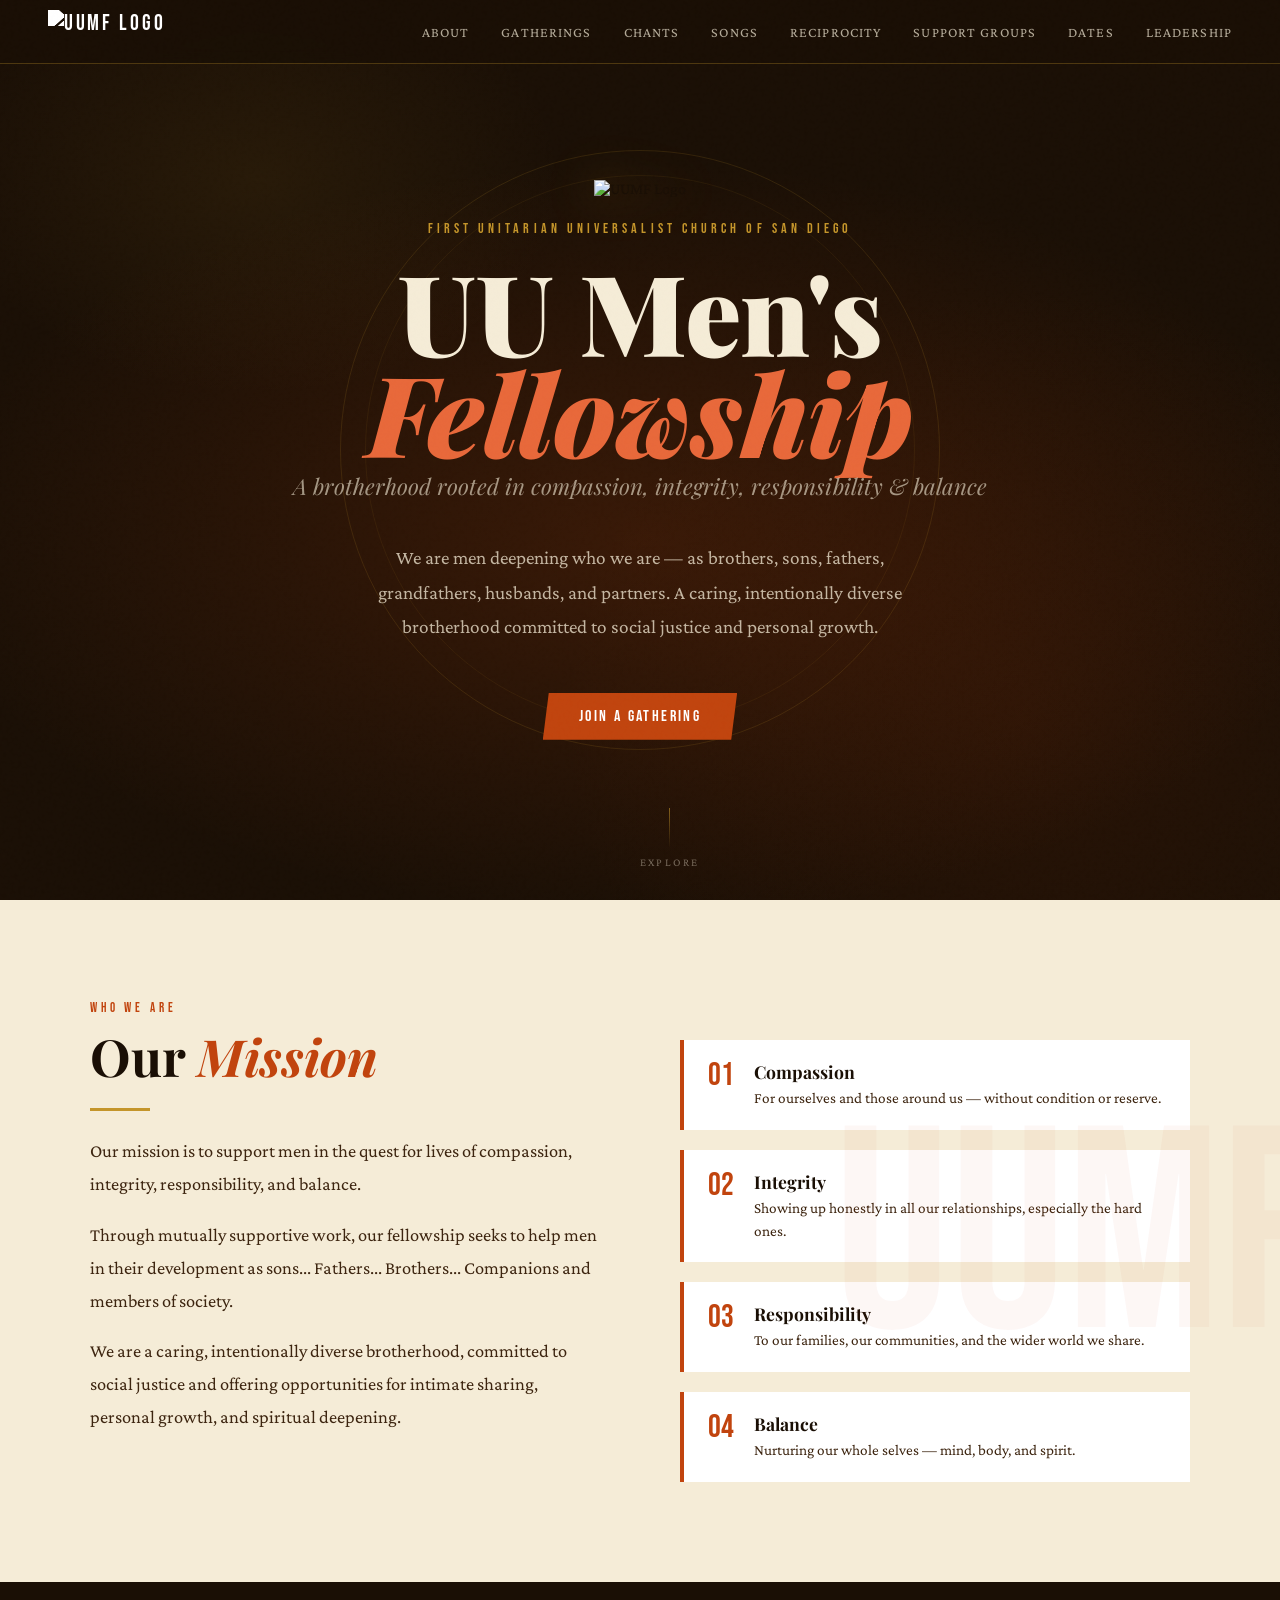
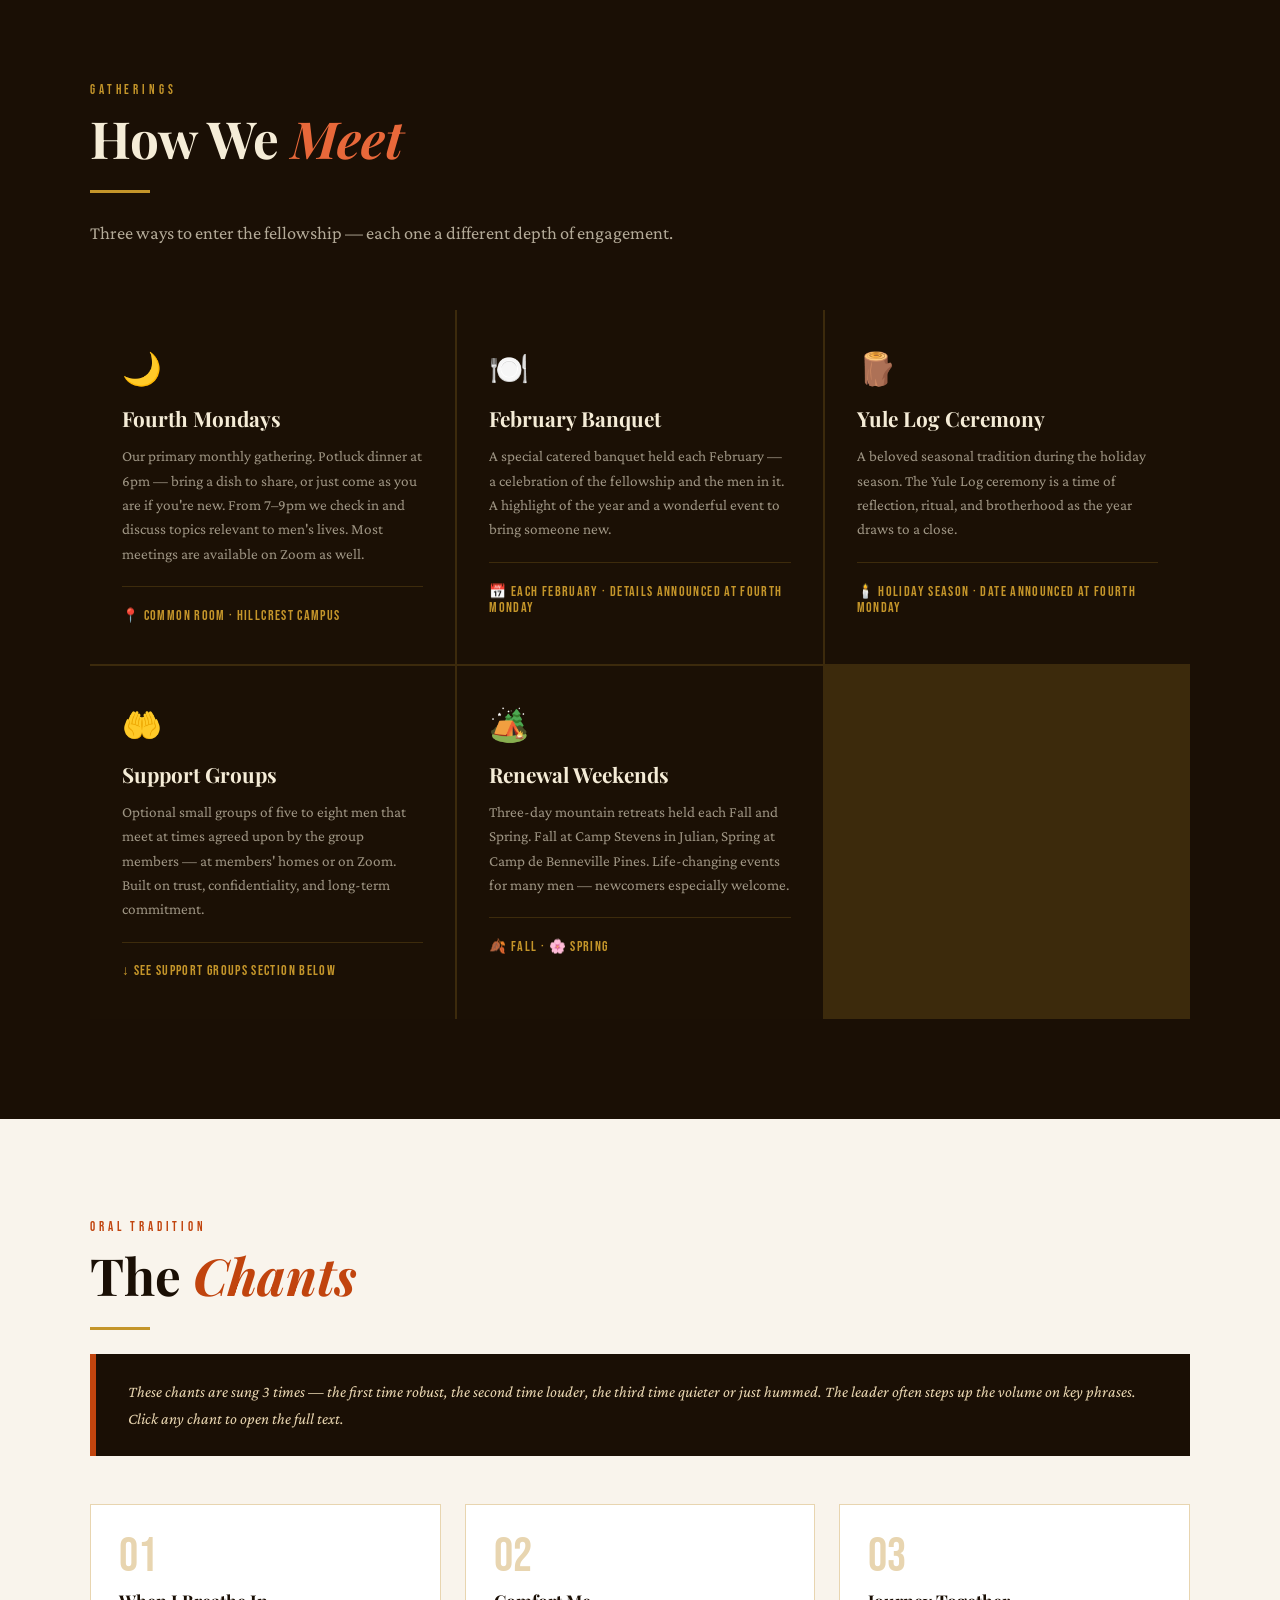
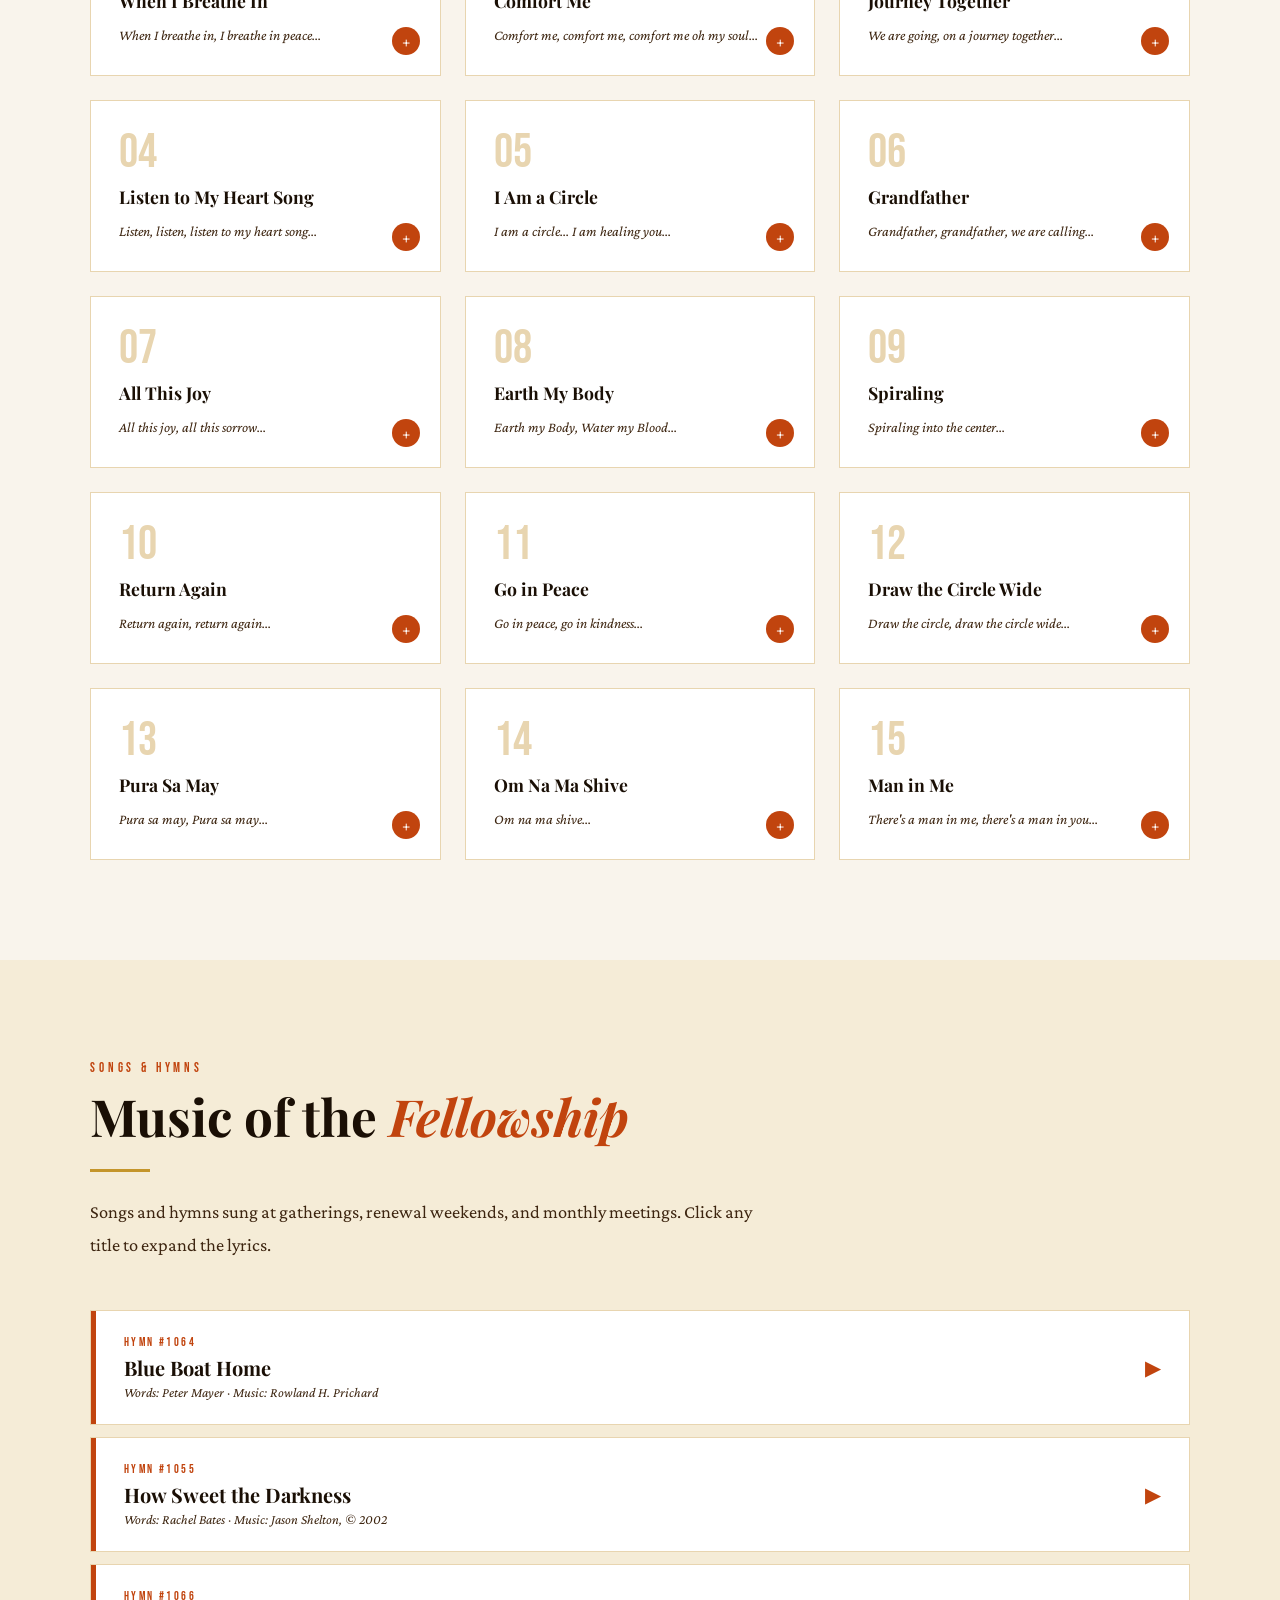
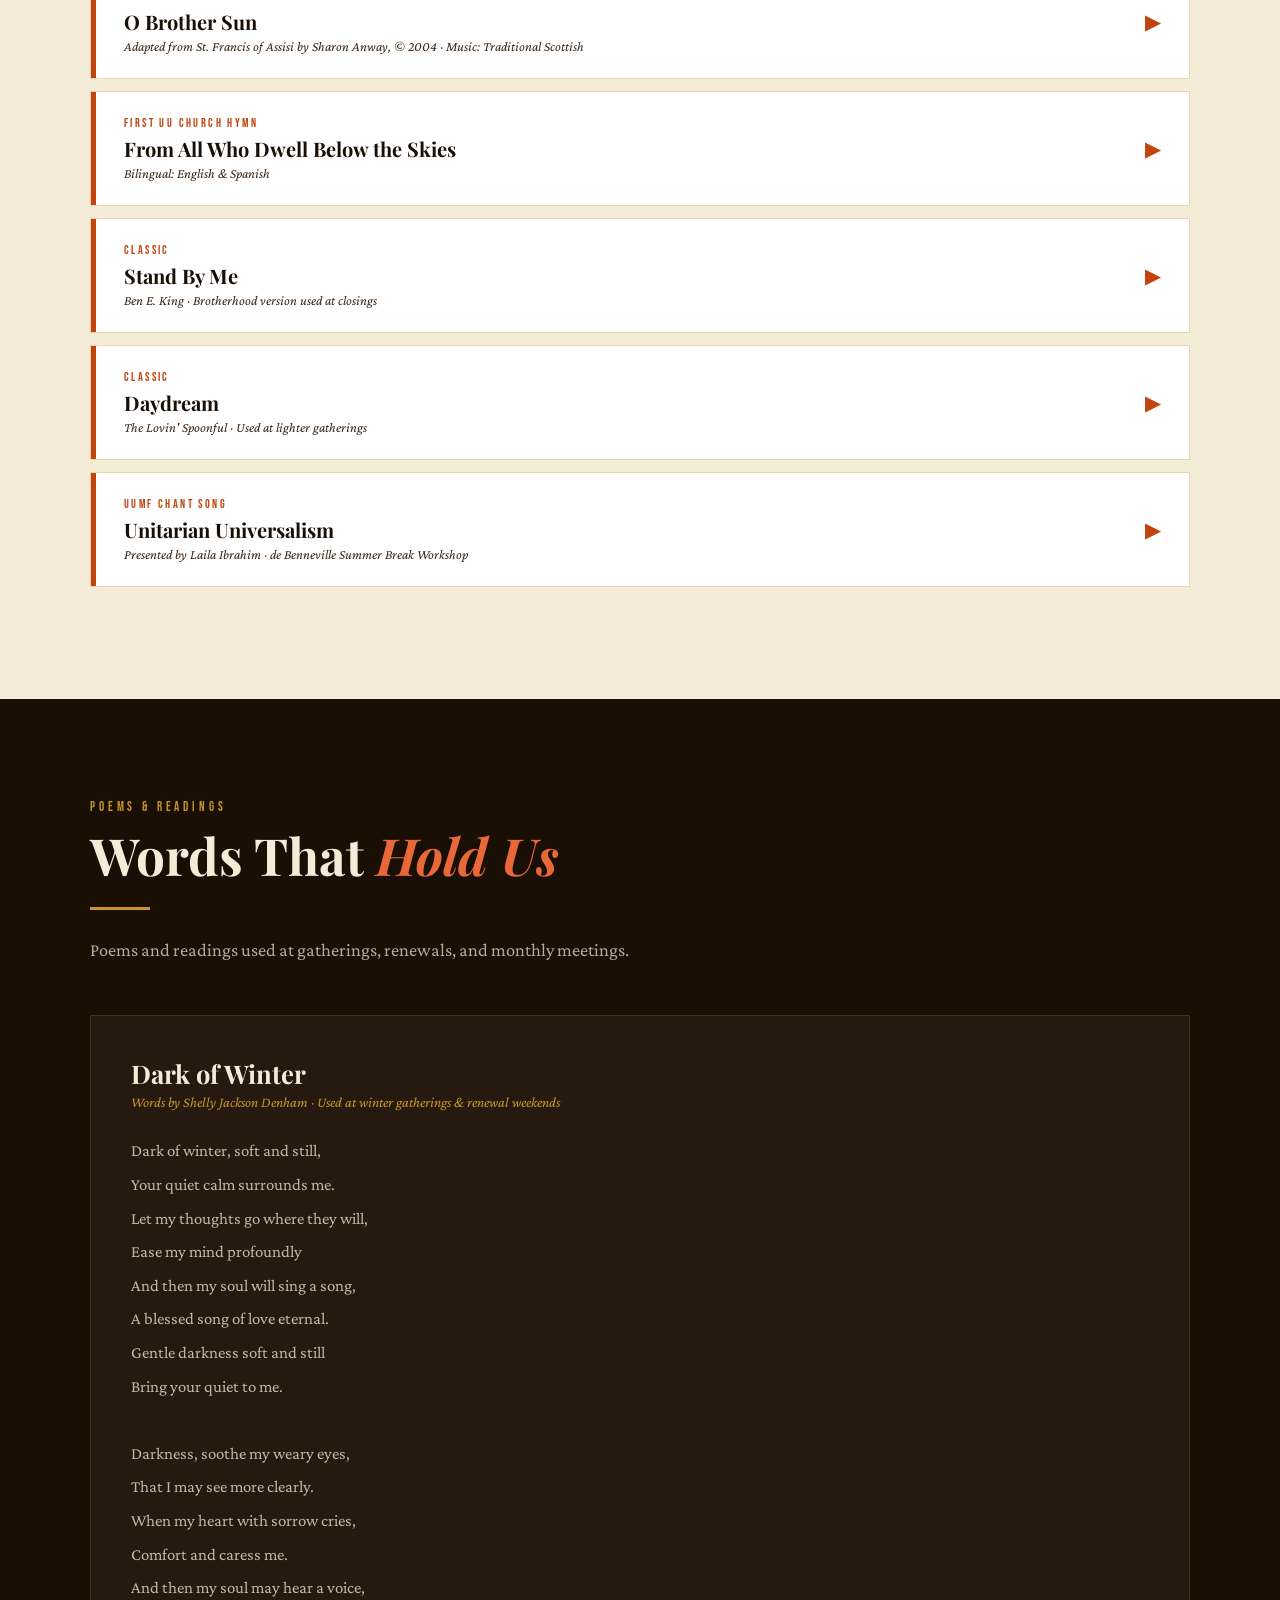
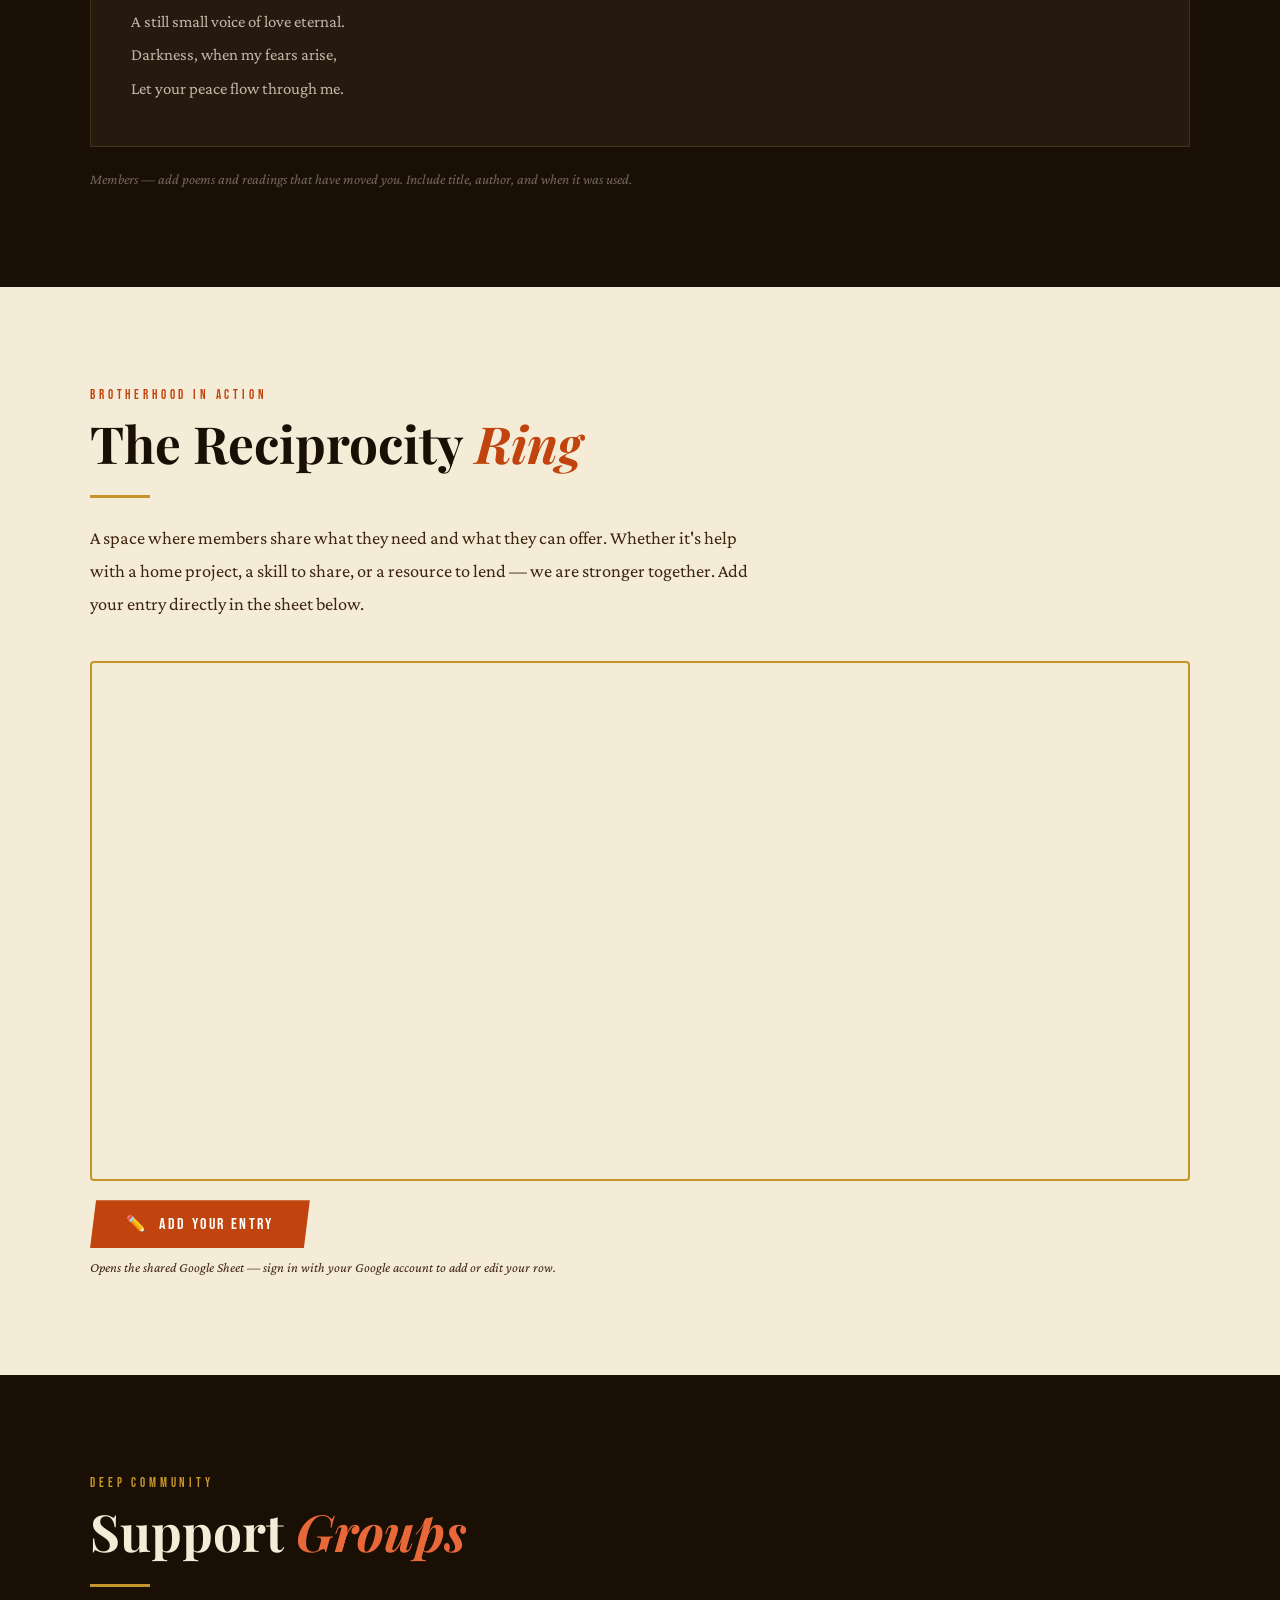
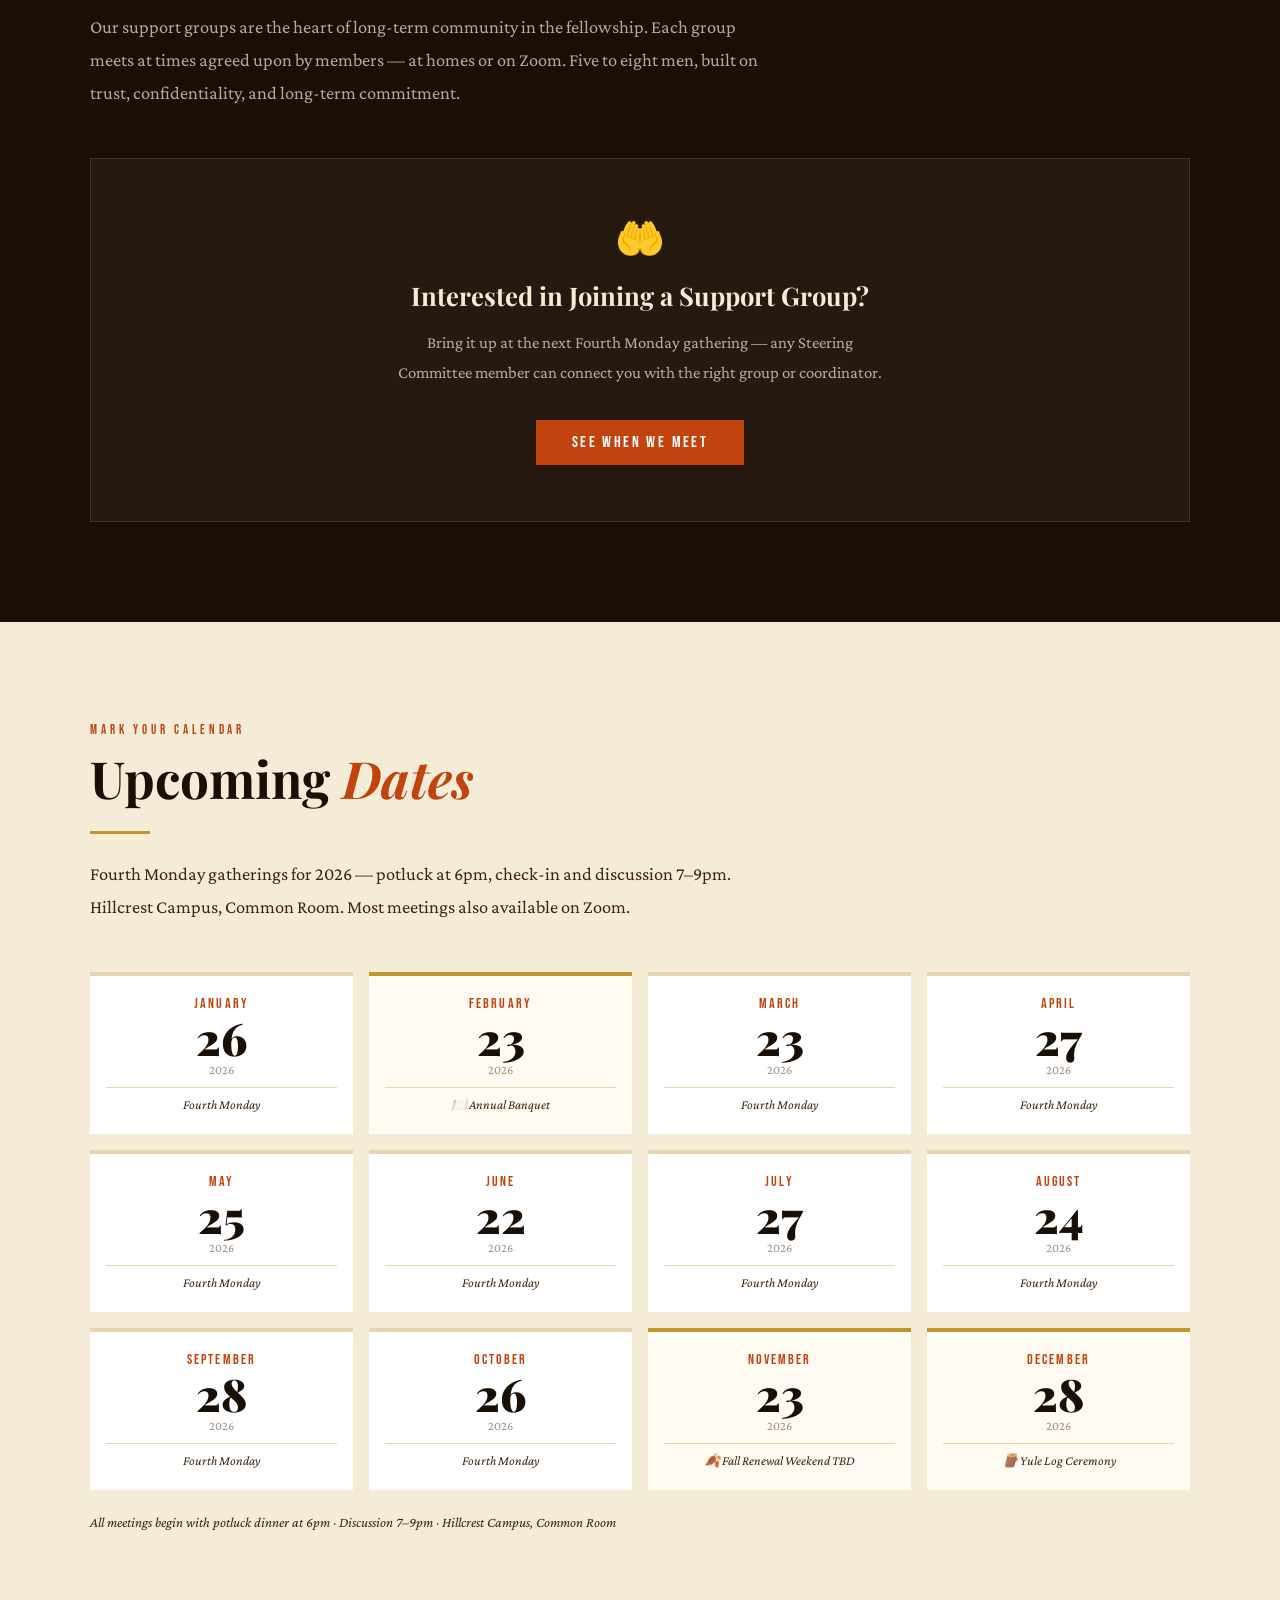
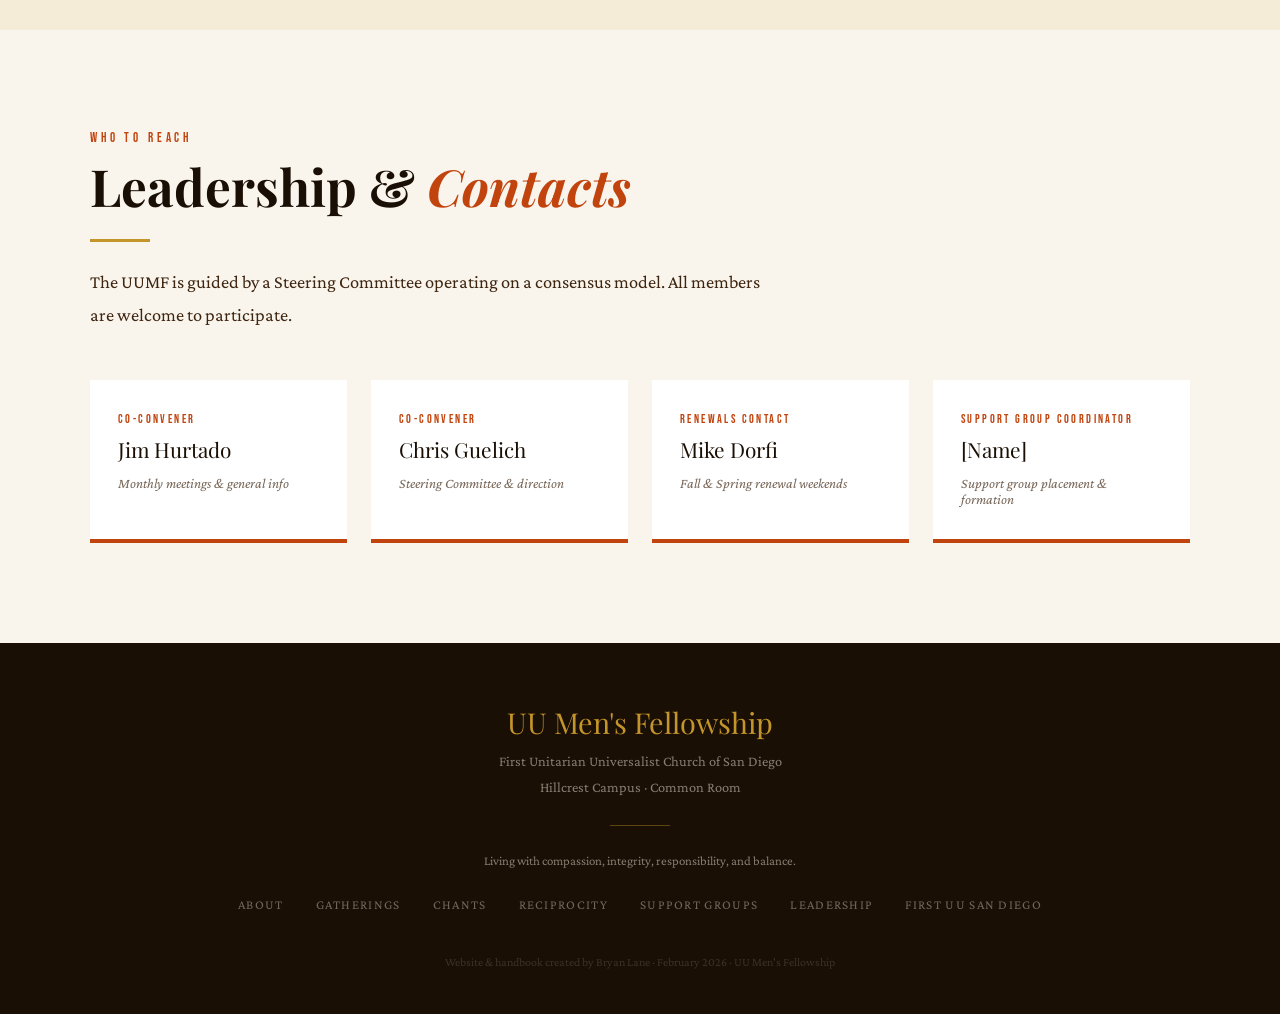
==== index.html @ 91930d65 "Add files via upload" ====
<!DOCTYPE html>
<html lang="en">
<head>
<meta charset="UTF-8">
<meta name="viewport" content="width=device-width, initial-scale=1.0">
<title>UU Men's Fellowship</title>
<link href="https://fonts.googleapis.com/css2?family=Playfair+Display:ital,wght@0,400;0,700;0,900;1,400;1,700&family=Crimson+Pro:ital,wght@0,300;0,400;0,600;1,300;1,400&family=Bebas+Neue&display=swap" rel="stylesheet">
<style>
  :root {
    --burnt:    #C1440E;
    --burnt-dk: #8a2d07;
    --burnt-lt: #e8683a;
    --gold:     #C4952A;
    --gold-lt:  #e8b84b;
    --parch:    #F5ECD7;
    --parch-dk: #e8d5b0;
    --ink:      #1a0f05;
    --ink-lt:   #3d2510;
    --smoke:    #f9f4ec;
    --white:    #ffffff;
  }

  *, *::before, *::after { box-sizing: border-box; margin: 0; padding: 0; }

  html { scroll-behavior: smooth; }

  body {
    font-family: 'Crimson Pro', Georgia, serif;
    background: var(--smoke);
    color: var(--ink);
    overflow-x: hidden;
  }

  /* ── GRAIN OVERLAY ── */
  body::before {
    content: '';
    position: fixed;
    inset: 0;
    background-image: url("data:image/svg+xml,%3Csvg viewBox='0 0 256 256' xmlns='http://www.w3.org/2000/svg'%3E%3Cfilter id='noise'%3E%3CfeTurbulence type='fractalNoise' baseFrequency='0.9' numOctaves='4' stitchTiles='stitch'/%3E%3C/filter%3E%3Crect width='100%25' height='100%25' filter='url(%23noise)' opacity='0.04'/%3E%3C/svg%3E");
    pointer-events: none;
    z-index: 1000;
    opacity: 0.4;
  }

  /* ── NAV ── */
  nav {
    position: fixed;
    top: 0; left: 0; right: 0;
    z-index: 900;
    display: flex;
    align-items: center;
    justify-content: space-between;
    padding: 0 48px;
    height: 64px;
    background: rgba(26,15,5,0.95);
    backdrop-filter: blur(8px);
    border-bottom: 1px solid rgba(196,149,42,0.3);
  }

  .nav-brand {
    font-family: 'Bebas Neue', sans-serif;
    font-size: 1.4rem;
    letter-spacing: 0.12em;
    color: var(--gold);
    text-decoration: none;
  }

  .nav-links {
    display: flex;
    gap: 32px;
    list-style: none;
  }

  .nav-links a {
    font-family: 'Crimson Pro', serif;
    font-size: 0.88rem;
    letter-spacing: 0.08em;
    text-transform: uppercase;
    color: var(--parch);
    text-decoration: none;
    opacity: 0.7;
    transition: opacity 0.2s, color 0.2s;
  }

  .nav-links a:hover { opacity: 1; color: var(--gold); }

  .nav-toggle {
    display: none;
    flex-direction: column;
    gap: 5px;
    cursor: pointer;
    background: none;
    border: none;
    padding: 4px;
  }

  .nav-toggle span {
    display: block;
    width: 24px;
    height: 2px;
    background: var(--parch);
    transition: all 0.3s;
  }

  /* ── HERO ── */
  .hero {
    min-height: 100vh;
    display: flex;
    flex-direction: column;
    align-items: center;
    justify-content: center;
    position: relative;
    background: var(--ink);
    overflow: hidden;
    padding: 80px 24px 60px;
  }

  .hero-bg {
    position: absolute;
    inset: 0;
    background:
      radial-gradient(ellipse 80% 60% at 50% 60%, rgba(193,68,14,0.18) 0%, transparent 70%),
      radial-gradient(ellipse 40% 40% at 20% 20%, rgba(196,149,42,0.08) 0%, transparent 60%),
      radial-gradient(ellipse 60% 80% at 80% 80%, rgba(138,45,7,0.12) 0%, transparent 60%);
  }

  .hero-ring {
    position: absolute;
    width: min(600px, 90vw);
    height: min(600px, 90vw);
    border-radius: 50%;
    border: 1px solid rgba(196,149,42,0.15);
    top: 50%; left: 50%;
    transform: translate(-50%, -50%);
  }

  .hero-ring::before {
    content: '';
    position: absolute;
    inset: 24px;
    border-radius: 50%;
    border: 1px solid rgba(196,149,42,0.08);
  }

  .hero-content {
    position: relative;
    z-index: 2;
    text-align: center;
    max-width: 720px;
  }

  .hero-eyebrow {
    font-family: 'Bebas Neue', sans-serif;
    font-size: 0.85rem;
    letter-spacing: 0.3em;
    color: var(--gold);
    margin-bottom: 24px;
    opacity: 0;
    animation: fadeUp 0.8s 0.2s forwards;
  }

  .hero-title {
    font-family: 'Playfair Display', serif;
    font-size: clamp(3.5rem, 10vw, 7rem);
    font-weight: 900;
    line-height: 0.9;
    color: var(--parch);
    margin-bottom: 8px;
    opacity: 0;
    animation: fadeUp 0.8s 0.4s forwards;
  }

  .hero-title em {
    font-style: italic;
    color: var(--burnt-lt);
  }

  .hero-subtitle {
    font-family: 'Playfair Display', serif;
    font-size: clamp(1rem, 3vw, 1.4rem);
    font-weight: 400;
    font-style: italic;
    color: rgba(245,236,215,0.6);
    margin-bottom: 40px;
    opacity: 0;
    animation: fadeUp 0.8s 0.6s forwards;
  }

  .hero-mission {
    font-size: clamp(1rem, 2.5vw, 1.2rem);
    line-height: 1.8;
    color: rgba(245,236,215,0.75);
    max-width: 560px;
    margin: 0 auto 48px;
    opacity: 0;
    animation: fadeUp 0.8s 0.8s forwards;
  }

  .hero-cta {
    display: flex;
    gap: 16px;
    justify-content: center;
    flex-wrap: wrap;
    opacity: 0;
    animation: fadeUp 0.8s 1s forwards;
  }

  .btn-primary {
    background: var(--burnt);
    color: var(--white);
    border: none;
    padding: 14px 36px;
    font-family: 'Bebas Neue', sans-serif;
    font-size: 1rem;
    letter-spacing: 0.15em;
    cursor: pointer;
    text-decoration: none;
    display: inline-block;
    transition: background 0.2s, transform 0.15s;
    clip-path: polygon(6px 0%, 100% 0%, calc(100% - 6px) 100%, 0% 100%);
  }

  .btn-primary:hover { background: var(--burnt-dk); transform: translateY(-2px); }

  .btn-secondary {
    background: transparent;
    color: var(--gold);
    border: 1px solid var(--gold);
    padding: 14px 36px;
    font-family: 'Bebas Neue', sans-serif;
    font-size: 1rem;
    letter-spacing: 0.15em;
    cursor: pointer;
    text-decoration: none;
    display: inline-block;
    transition: all 0.2s;
  }

  .btn-secondary:hover { background: var(--gold); color: var(--ink); }

  .hero-scroll {
    position: absolute;
    bottom: 32px;
    left: 50%;
    transform: translateX(-50%);
    display: flex;
    flex-direction: column;
    align-items: center;
    gap: 8px;
    opacity: 0;
    animation: fadeUp 0.8s 1.4s forwards;
  }

  .hero-scroll span {
    font-size: 0.7rem;
    letter-spacing: 0.2em;
    text-transform: uppercase;
    color: rgba(245,236,215,0.4);
  }

  .scroll-line {
    width: 1px;
    height: 40px;
    background: linear-gradient(to bottom, rgba(196,149,42,0.6), transparent);
    animation: scrollPulse 2s infinite;
  }

  /* ── SECTIONS ── */
  section {
    padding: 100px 24px;
  }

  .container {
    max-width: 1100px;
    margin: 0 auto;
  }

  .section-label {
    font-family: 'Bebas Neue', sans-serif;
    font-size: 0.8rem;
    letter-spacing: 0.3em;
    color: var(--burnt);
    margin-bottom: 12px;
    display: block;
  }

  .section-title {
    font-family: 'Playfair Display', serif;
    font-size: clamp(2rem, 5vw, 3.2rem);
    font-weight: 700;
    line-height: 1.1;
    color: var(--ink);
    margin-bottom: 20px;
  }

  .section-title em { color: var(--burnt); font-style: italic; }

  .section-body {
    font-size: 1.15rem;
    line-height: 1.8;
    color: var(--ink-lt);
    max-width: 680px;
  }

  .gold-rule {
    width: 60px;
    height: 3px;
    background: var(--gold);
    margin: 24px 0;
  }

  /* ── ABOUT ── */
  #about {
    background: var(--parch);
    position: relative;
    overflow: hidden;
  }

  #about::before {
    content: 'UUMF';
    position: absolute;
    right: -40px;
    top: 50%;
    transform: translateY(-50%);
    font-family: 'Bebas Neue', sans-serif;
    font-size: 18rem;
    color: rgba(193,68,14,0.04);
    pointer-events: none;
    line-height: 1;
  }

  .about-grid {
    display: grid;
    grid-template-columns: 1fr 1fr;
    gap: 80px;
    align-items: start;
  }

  .values-list {
    display: flex;
    flex-direction: column;
    gap: 20px;
    margin-top: 40px;
  }

  .value-item {
    display: flex;
    gap: 20px;
    align-items: flex-start;
    padding: 20px 24px;
    background: white;
    border-left: 4px solid var(--burnt);
    transition: transform 0.2s, box-shadow 0.2s;
  }

  .value-item:hover { transform: translateX(6px); box-shadow: -4px 4px 20px rgba(193,68,14,0.1); }

  .value-num {
    font-family: 'Bebas Neue', sans-serif;
    font-size: 2rem;
    color: var(--burnt);
    line-height: 1;
    flex-shrink: 0;
  }

  .value-text strong {
    display: block;
    font-family: 'Playfair Display', serif;
    font-size: 1.1rem;
    color: var(--ink);
    margin-bottom: 4px;
  }

  .value-text p { font-size: 0.95rem; color: var(--ink-lt); line-height: 1.5; }

  /* ── MEETINGS ── */
  #meetings { background: var(--ink); }

  #meetings .section-title { color: var(--parch); }
  #meetings .section-body { color: rgba(245,236,215,0.7); }
  #meetings .section-label { color: var(--gold); }

  .meetings-grid {
    display: grid;
    grid-template-columns: repeat(3, 1fr);
    gap: 2px;
    margin-top: 60px;
    background: rgba(196,149,42,0.2);
  }

  @media (max-width: 900px) {
    .meetings-grid { grid-template-columns: repeat(2, 1fr); }
  }

  .meeting-card {
    background: rgba(26,15,5,0.95);
    padding: 40px 32px;
    transition: background 0.3s;
    position: relative;
    overflow: hidden;
  }

  .meeting-card::before {
    content: '';
    position: absolute;
    top: 0; left: 0; right: 0;
    height: 3px;
    background: var(--burnt);
    transform: scaleX(0);
    transition: transform 0.3s;
    transform-origin: left;
  }

  .meeting-card:hover { background: rgba(193,68,14,0.08); }
  .meeting-card:hover::before { transform: scaleX(1); }

  .meeting-icon {
    font-size: 2rem;
    margin-bottom: 16px;
    display: block;
  }

  .meeting-card h3 {
    font-family: 'Playfair Display', serif;
    font-size: 1.3rem;
    color: var(--parch);
    margin-bottom: 12px;
  }

  .meeting-card p { font-size: 0.95rem; color: rgba(245,236,215,0.6); line-height: 1.6; }

  .meeting-detail {
    display: flex;
    gap: 8px;
    align-items: center;
    margin-top: 20px;
    padding-top: 20px;
    border-top: 1px solid rgba(196,149,42,0.2);
    font-size: 0.85rem;
    color: var(--gold);
    font-family: 'Bebas Neue', sans-serif;
    letter-spacing: 0.1em;
  }

  /* ── CHANTS ── */
  #chants { background: var(--smoke); }

  .chants-intro {
    background: var(--ink);
    color: var(--parch-dk);
    padding: 24px 32px;
    border-left: 6px solid var(--burnt);
    font-size: 1rem;
    line-height: 1.7;
    margin-bottom: 48px;
    font-style: italic;
  }

  .chants-grid {
    display: grid;
    grid-template-columns: repeat(auto-fill, minmax(300px, 1fr));
    gap: 24px;
  }

  .chant-card {
    background: white;
    border: 1px solid var(--parch-dk);
    padding: 28px;
    cursor: pointer;
    transition: all 0.25s;
    position: relative;
  }

  .chant-card:hover {
    border-color: var(--burnt);
    transform: translateY(-3px);
    box-shadow: 0 8px 30px rgba(193,68,14,0.12);
  }

  .chant-num {
    font-family: 'Bebas Neue', sans-serif;
    font-size: 3rem;
    color: var(--parch-dk);
    line-height: 1;
    margin-bottom: 8px;
  }

  .chant-title {
    font-family: 'Playfair Display', serif;
    font-size: 1.1rem;
    font-weight: 700;
    color: var(--ink);
    margin-bottom: 12px;
  }

  .chant-preview {
    font-size: 0.9rem;
    color: var(--ink-lt);
    line-height: 1.6;
    font-style: italic;
  }

  .chant-expand {
    position: absolute;
    bottom: 20px;
    right: 20px;
    width: 28px;
    height: 28px;
    border-radius: 50%;
    background: var(--burnt);
    color: white;
    display: flex;
    align-items: center;
    justify-content: center;
    font-size: 1rem;
    transition: transform 0.2s;
  }

  /* Chant modal */
  .chant-modal {
    display: none;
    position: fixed;
    inset: 0;
    z-index: 950;
    background: rgba(26,15,5,0.85);
    backdrop-filter: blur(6px);
    align-items: center;
    justify-content: center;
    padding: 24px;
  }

  .chant-modal.open { display: flex; }

  .chant-modal-inner {
    background: var(--parch);
    max-width: 560px;
    width: 100%;
    max-height: 80vh;
    overflow-y: auto;
    padding: 48px 40px;
    position: relative;
    border-top: 6px solid var(--burnt);
  }

  .modal-close {
    position: absolute;
    top: 16px; right: 16px;
    background: none;
    border: none;
    font-size: 1.4rem;
    cursor: pointer;
    color: var(--ink-lt);
    line-height: 1;
  }

  .modal-num {
    font-family: 'Bebas Neue', sans-serif;
    font-size: 1rem;
    letter-spacing: 0.2em;
    color: var(--burnt);
    margin-bottom: 8px;
  }

  .modal-title {
    font-family: 'Playfair Display', serif;
    font-size: 1.8rem;
    font-weight: 700;
    color: var(--ink);
    margin-bottom: 24px;
    padding-bottom: 16px;
    border-bottom: 2px solid var(--gold);
  }

  .modal-lyrics {
    font-size: 1.05rem;
    line-height: 2;
    color: var(--ink-lt);
    text-align: center;
    white-space: pre-line;
  }

  .modal-note {
    margin-top: 24px;
    padding: 16px;
    background: rgba(193,68,14,0.06);
    border-left: 3px solid var(--burnt);
    font-size: 0.88rem;
    color: var(--ink-lt);
    font-style: italic;
    line-height: 1.6;
  }

  /* ── RECIPROCITY ── */
  #reciprocity { background: var(--parch); }

  .reciprocity-table-wrapper {
    overflow-x: auto;
    margin-top: 40px;
    border: 1px solid var(--parch-dk);
  }

  table.recip {
    width: 100%;
    border-collapse: collapse;
    min-width: 800px;
    font-size: 0.9rem;
    background: white;
  }

  table.recip thead tr {
    background: var(--burnt);
    color: white;
  }

  table.recip thead th {
    padding: 16px 14px;
    text-align: left;
    font-family: 'Bebas Neue', sans-serif;
    font-size: 0.85rem;
    letter-spacing: 0.1em;
    font-weight: 400;
  }

  table.recip tbody tr {
    border-bottom: 1px solid var(--parch-dk);
    transition: background 0.15s;
  }

  table.recip tbody tr:nth-child(even) { background: var(--smoke); }
  table.recip tbody tr:hover { background: rgba(193,68,14,0.05); }

  table.recip td {
    padding: 14px;
    color: var(--ink-lt);
    vertical-align: top;
    min-width: 140px;
  }

  table.recip td input,
  table.recip td textarea {
    width: 100%;
    border: none;
    border-bottom: 1px dashed var(--parch-dk);
    background: transparent;
    font-family: 'Crimson Pro', serif;
    font-size: 0.9rem;
    color: var(--ink);
    padding: 4px 2px;
    outline: none;
    resize: none;
    transition: border-color 0.2s;
  }

  table.recip td input:focus,
  table.recip td textarea:focus { border-bottom-color: var(--burnt); }

  .add-row-btn {
    margin-top: 16px;
    background: none;
    border: 1px dashed var(--burnt);
    color: var(--burnt);
    padding: 10px 24px;
    font-family: 'Crimson Pro', serif;
    font-size: 0.95rem;
    cursor: pointer;
    transition: all 0.2s;
    display: flex;
    align-items: center;
    gap: 8px;
  }

  .add-row-btn:hover { background: var(--burnt); color: white; }

  /* ── SUPPORT GROUPS ── */
  #support { background: var(--ink); }
  #support .section-title { color: var(--parch); }
  #support .section-body { color: rgba(245,236,215,0.7); }
  #support .section-label { color: var(--gold); }

  .support-form-card {
    background: rgba(245,236,215,0.05);
    border: 1px solid rgba(196,149,42,0.2);
    padding: 40px;
    margin-top: 48px;
  }

  .form-grid {
    display: grid;
    grid-template-columns: 1fr 1fr;
    gap: 24px;
    margin-top: 32px;
  }

  .form-group {
    display: flex;
    flex-direction: column;
    gap: 8px;
  }

  .form-group.full { grid-column: 1 / -1; }

  .form-group label {
    font-family: 'Bebas Neue', sans-serif;
    font-size: 0.8rem;
    letter-spacing: 0.15em;
    color: var(--gold);
  }

  .form-group input,
  .form-group textarea,
  .form-group select {
    background: rgba(245,236,215,0.05);
    border: none;
    border-bottom: 1px solid rgba(196,149,42,0.3);
    padding: 10px 4px;
    font-family: 'Crimson Pro', serif;
    font-size: 1rem;
    color: var(--parch);
    outline: none;
    transition: border-color 0.2s;
    width: 100%;
  }

  .form-group input::placeholder,
  .form-group textarea::placeholder { color: rgba(245,236,215,0.3); }

  .form-group input:focus,
  .form-group textarea:focus,
  .form-group select:focus { border-bottom-color: var(--burnt); }

  .form-group textarea { min-height: 80px; resize: vertical; }

  .form-group select option { background: var(--ink); }

  .checkbox-group {
    display: flex;
    flex-wrap: wrap;
    gap: 10px;
    margin-top: 4px;
  }

  .check-chip {
    display: flex;
    align-items: center;
    gap: 6px;
    padding: 6px 14px;
    border: 1px solid rgba(196,149,42,0.3);
    cursor: pointer;
    font-size: 0.88rem;
    color: rgba(245,236,215,0.7);
    transition: all 0.15s;
  }

  .check-chip:has(input:checked) {
    background: var(--burnt);
    border-color: var(--burnt);
    color: white;
  }

  .check-chip input { display: none; }

  /* ── LEADERSHIP ── */
  #leadership { background: var(--smoke); }

  .leadership-grid {
    display: grid;
    grid-template-columns: repeat(auto-fill, minmax(240px, 1fr));
    gap: 24px;
    margin-top: 48px;
  }

  .leader-card {
    background: white;
    padding: 32px 28px;
    border-bottom: 4px solid var(--burnt);
    transition: transform 0.2s, box-shadow 0.2s;
  }

  .leader-card:hover { transform: translateY(-4px); box-shadow: 0 12px 40px rgba(193,68,14,0.12); }

  .leader-role {
    font-family: 'Bebas Neue', sans-serif;
    font-size: 0.75rem;
    letter-spacing: 0.2em;
    color: var(--burnt);
    margin-bottom: 8px;
  }

  .leader-name {
    font-family: 'Playfair Display', serif;
    font-size: 1.3rem;
    color: var(--ink);
    margin-bottom: 12px;
  }

  .leader-contact {
    font-size: 0.88rem;
    color: var(--ink-lt);
    opacity: 0.7;
    font-style: italic;
  }

  /* ── SONG SECTION ── */
  #songs { background: var(--parch); }

  .song-card {
    background: rgba(245,236,215,0.05);
    padding: 40px;
    margin-bottom: 24px;
    border-left: 6px solid var(--gold);
    position: relative;
  }

  .song-title {
    font-family: 'Playfair Display', serif;
    font-size: 1.6rem;
    font-weight: 700;
    color: var(--ink);
    margin-bottom: 4px;
  }

  .song-author {
    font-size: 0.9rem;
    color: var(--burnt);
    font-style: italic;
    margin-bottom: 24px;
  }

  .song-lyrics {
    font-size: 1.05rem;
    line-height: 2;
    color: var(--ink-lt);
    white-space: pre-line;
  }

  /* ── EXPANDABLE SONG CARDS ── */
  .song-card-full {
    background: white;
    margin-bottom: 12px;
    border: 1px solid var(--parch-dk);
    overflow: hidden;
  }

  .song-card-header {
    display: flex;
    justify-content: space-between;
    align-items: center;
    padding: 24px 28px;
    cursor: pointer;
    transition: background 0.2s;
    border-left: 5px solid var(--burnt);
    gap: 16px;
  }

  .song-card-header:hover { background: var(--smoke); }
  .song-card-header.open { background: var(--smoke); }

  .song-hymn-num {
    font-family: 'Bebas Neue', sans-serif;
    font-size: 0.75rem;
    letter-spacing: 0.2em;
    color: var(--burnt);
    margin-bottom: 4px;
  }

  .song-title-sm {
    font-family: 'Playfair Display', serif;
    font-size: 1.25rem;
    font-weight: 700;
    color: var(--ink);
  }

  .song-author-sm {
    font-size: 0.85rem;
    color: var(--ink-lt);
    font-style: italic;
    margin-top: 4px;
  }

  .song-toggle-icon {
    font-size: 1.3rem;
    color: var(--burnt);
    transition: transform 0.3s;
    flex-shrink: 0;
  }

  .song-card-header.open .song-toggle-icon { transform: rotate(90deg); }

  .song-body {
    display: none;
    padding: 28px 28px 32px;
    border-top: 1px solid var(--parch-dk);
  }

  .song-body p {
    font-size: 1rem;
    line-height: 1.9;
    color: var(--ink-lt);
    margin-bottom: 16px;
    font-family: 'Crimson Pro', serif;
  }

  @media (max-width: 640px) {
    .song-card-header { padding: 18px 16px; }
    .song-body { padding: 20px 16px 24px; }
  }

  /* ── UPCOMING DATES ── */
  .dates-grid {
    display: grid;
    grid-template-columns: repeat(4, 1fr);
    gap: 16px;
  }

  .date-card {
    background: white;
    border-top: 4px solid var(--parch-dk);
    padding: 20px 16px;
    text-align: center;
    transition: transform 0.2s, box-shadow 0.2s, border-color 0.2s;
  }

  .date-card:hover {
    transform: translateY(-3px);
    box-shadow: 0 8px 24px rgba(193,68,14,0.1);
    border-top-color: var(--burnt);
  }

  .date-card.date-special {
    border-top-color: var(--gold);
    background: #fffaf2;
  }

  .date-card.date-special:hover { border-top-color: var(--burnt); }

  .date-month {
    font-family: 'Bebas Neue', sans-serif;
    font-size: 0.85rem;
    letter-spacing: 0.15em;
    color: var(--burnt);
    margin-bottom: 4px;
  }

  .date-day {
    font-family: 'Playfair Display', serif;
    font-size: 2.8rem;
    font-weight: 900;
    color: var(--ink);
    line-height: 1;
    margin-bottom: 2px;
  }

  .date-year {
    font-size: 0.78rem;
    color: var(--ink-lt);
    opacity: 0.5;
    margin-bottom: 10px;
  }

  .date-note {
    font-size: 0.82rem;
    color: var(--ink-lt);
    font-style: italic;
    border-top: 1px solid var(--parch-dk);
    padding-top: 8px;
    line-height: 1.4;
  }

  @media (max-width: 900px) { .dates-grid { grid-template-columns: repeat(3, 1fr); } }
  @media (max-width: 600px) { .dates-grid { grid-template-columns: repeat(2, 1fr); } }

  /* ── FOOTER ── */
  footer {
    background: var(--ink);
    color: rgba(245,236,215,0.5);
    padding: 60px 24px 40px;
    text-align: center;
  }

  footer .footer-brand {
    font-family: 'Playfair Display', serif;
    font-size: 1.8rem;
    color: var(--gold);
    margin-bottom: 8px;
  }

  footer p { font-size: 0.9rem; line-height: 1.8; }

  footer .footer-divider {
    width: 60px;
    height: 1px;
    background: var(--gold);
    margin: 24px auto;
    opacity: 0.4;
  }

  footer .footer-links {
    display: flex;
    justify-content: center;
    gap: 32px;
    flex-wrap: wrap;
    margin-top: 24px;
  }

  footer .footer-links a {
    color: rgba(245,236,215,0.4);
    text-decoration: none;
    font-size: 0.82rem;
    letter-spacing: 0.1em;
    text-transform: uppercase;
    transition: color 0.2s;
  }

  footer .footer-links a:hover { color: var(--gold); }

  /* ── ANIMATIONS ── */
  @keyframes fadeUp {
    from { opacity: 0; transform: translateY(24px); }
    to   { opacity: 1; transform: translateY(0); }
  }

  @keyframes scrollPulse {
    0%, 100% { opacity: 0.4; }
    50%       { opacity: 1; }
  }

  .reveal {
    opacity: 0;
    transform: translateY(32px);
    transition: opacity 0.7s ease, transform 0.7s ease;
  }

  .reveal.visible { opacity: 1; transform: none; }

  /* ── RESPONSIVE ── */
  @media (max-width: 768px) {
    nav { padding: 0 20px; }
    .nav-links { display: none; flex-direction: column; position: absolute; top: 64px; left: 0; right: 0; background: rgba(26,15,5,0.98); padding: 20px; gap: 16px; }
    .nav-links.open { display: flex; }
    .nav-toggle { display: flex; }
    .about-grid { grid-template-columns: 1fr; gap: 40px; }
    .meetings-grid { grid-template-columns: 1fr; }
    .form-grid { grid-template-columns: 1fr; }
    #about::before { display: none; }
    .chant-modal-inner { padding: 32px 24px; }
  }
</style>
</head>
<body>

<!-- NAV -->
<nav>
  <a href="#" class="nav-brand">
    <img src="https://www.firstuusandiego.org/uploads/1/2/7/6/127676152/published/chalice-drum-no-bkgrnd.png?1716058778" alt="UUMF Logo" style="height:44px; width:auto; display:block; filter:brightness(0) invert(1);">
  </a>
  <ul class="nav-links" id="navLinks">
    <li><a href="#about">About</a></li>
    <li><a href="#meetings">Gatherings</a></li>
    <li><a href="#chants">Chants</a></li>
    <li><a href="#songs">Songs</a></li>
    <li><a href="#reciprocity">Reciprocity</a></li>
    <li><a href="#support">Support Groups</a></li>
    <li><a href="#dates">Dates</a></li>
    <li><a href="#leadership">Leadership</a></li>
  </ul>
  <button class="nav-toggle" id="navToggle" aria-label="Menu">
    <span></span><span></span><span></span>
  </button>
</nav>

<!-- HERO -->
<section class="hero">
  <div class="hero-bg"></div>
  <div class="hero-ring"></div>
  <div class="hero-content">
    <!-- ============================================================
         EDIT: HERO TEXT
         Update the tagline, mission paragraph, or button labels below.
         ============================================================ -->
    <img src="https://www.firstuusandiego.org/uploads/1/2/7/6/127676152/published/chalice-drum-no-bkgrnd.png?1716058778" alt="UUMF Logo" style="height:140px; width:auto; margin-bottom:24px; opacity:0; animation:fadeUp 0.8s 0.1s forwards; filter:drop-shadow(0 0 24px rgba(196,149,42,0.4));">
    <div class="hero-eyebrow">First Unitarian Universalist Church of San Diego</div>
    <h1 class="hero-title">UU Men's<br><em>Fellowship</em></h1>
    <p class="hero-subtitle">A brotherhood rooted in compassion, integrity, responsibility & balance</p>
    <p class="hero-mission">We are men deepening who we are — as brothers, sons, fathers, grandfathers, husbands, and partners. A caring, intentionally diverse brotherhood committed to social justice and personal growth.</p>
    <div class="hero-cta">
      <a href="#meetings" class="btn-primary">Join a Gathering</a>
    </div>
  </div>
  <div class="hero-scroll">
    <div class="scroll-line"></div>
    <span>Explore</span>
  </div>
</section>

<!-- ABOUT -->
<section id="about">
  <div class="container">
    <div class="about-grid">
      <div class="reveal">
        <!-- ============================================================
           EDIT: MISSION STATEMENT
           Update the three paragraphs of the mission statement below.
           ============================================================ -->
      <span class="section-label">Who We Are</span>
        <h2 class="section-title">Our <em>Mission</em></h2>
        <div class="gold-rule"></div>
        <p class="section-body">Our mission is to support men in the quest for lives of compassion, integrity, responsibility, and balance.</p>
        <br>
        <p class="section-body">Through mutually supportive work, our fellowship seeks to help men in their development as sons... Fathers... Brothers... Companions and members of society.</p>
        <br>
        <p class="section-body">We are a caring, intentionally diverse brotherhood, committed to social justice and offering opportunities for intimate sharing, personal growth, and spiritual deepening.</p>
      </div>
      <div class="reveal">
        <div class="values-list">
          <div class="value-item">
            <div class="value-num">01</div>
            <div class="value-text">
              <strong>Compassion</strong>
              <p>For ourselves and those around us — without condition or reserve.</p>
            </div>
          </div>
          <div class="value-item">
            <div class="value-num">02</div>
            <div class="value-text">
              <strong>Integrity</strong>
              <p>Showing up honestly in all our relationships, especially the hard ones.</p>
            </div>
          </div>
          <div class="value-item">
            <div class="value-num">03</div>
            <div class="value-text">
              <strong>Responsibility</strong>
              <p>To our families, our communities, and the wider world we share.</p>
            </div>
          </div>
          <div class="value-item">
            <div class="value-num">04</div>
            <div class="value-text">
              <strong>Balance</strong>
              <p>Nurturing our whole selves — mind, body, and spirit.</p>
            </div>
          </div>
        </div>
      </div>
    </div>
  </div>
</section>

<!-- MEETINGS -->
<section id="meetings">
  <div class="container">
    <div class="reveal">
      <span class="section-label">Gatherings</span>
      <h2 class="section-title" style="color:var(--parch)">How We <em style="color:var(--burnt-lt)">Meet</em></h2>
      <div class="gold-rule"></div>
      <p class="section-body">Three ways to enter the fellowship — each one a different depth of engagement.</p>
    </div>
    <!-- ============================================================
         EDIT: GATHERINGS CARDS
         To update a card: change the text inside <h3>, <p>, or
         the <div class="meeting-detail"> for each card below.
         To add a card: copy one full <div class="meeting-card">
         block and paste it inside the meetings-grid div.
         ============================================================ -->
    <div class="meetings-grid reveal">

      <!-- EDIT: Fourth Mondays card -->
      <div class="meeting-card">
        <span class="meeting-icon">🌙</span>
        <h3>Fourth Mondays</h3>
        <p>Our primary monthly gathering. Potluck dinner at 6pm — bring a dish to share, or just come as you are if you're new. From 7–9pm we check in and discuss topics relevant to men's lives. Most meetings are available on Zoom as well.</p>
        <div class="meeting-detail">📍 Common Room · Hillcrest Campus</div>
      </div>

      <!-- EDIT: February Banquet card -->
      <div class="meeting-card">
        <span class="meeting-icon">🍽️</span>
        <h3>February Banquet</h3>
        <p>A special catered banquet held each February — a celebration of the fellowship and the men in it. A highlight of the year and a wonderful event to bring someone new.</p>
        <div class="meeting-detail">📅 Each February · Details announced at Fourth Monday</div>
      </div>

      <!-- EDIT: Yule Log card -->
      <div class="meeting-card">
        <span class="meeting-icon">🪵</span>
        <h3>Yule Log Ceremony</h3>
        <p>A beloved seasonal tradition during the holiday season. The Yule Log ceremony is a time of reflection, ritual, and brotherhood as the year draws to a close.</p>
        <div class="meeting-detail">🕯️ Holiday Season · Date announced at Fourth Monday</div>
      </div>

      <!-- EDIT: Support Groups card -->
      <div class="meeting-card">
        <span class="meeting-icon">🤲</span>
        <h3>Support Groups</h3>
        <p>Optional small groups of five to eight men that meet at times agreed upon by the group members — at members' homes or on Zoom. Built on trust, confidentiality, and long-term commitment.</p>
        <div class="meeting-detail">↓ See Support Groups section below</div>
      </div>

      <!-- EDIT: Renewal Weekends card -->
      <div class="meeting-card">
        <span class="meeting-icon">🏕️</span>
        <h3>Renewal Weekends</h3>
        <p>Three-day mountain retreats held each Fall and Spring. Fall at Camp Stevens in Julian, Spring at Camp de Benneville Pines. Life-changing events for many men — newcomers especially welcome.</p>
        <div class="meeting-detail">🍂 Fall · 🌸 Spring</div>
      </div>

    </div>
  </div>
</section>

<!-- CHANTS -->
<section id="chants">
  <div class="container">
    <div class="reveal">
      <span class="section-label">Oral Tradition</span>
      <h2 class="section-title">The <em>Chants</em></h2>
      <div class="gold-rule"></div>
    </div>
    <div class="chants-intro reveal">
      These chants are sung 3 times — the first time robust, the second time louder, the third time quieter or just hummed. The leader often steps up the volume on key phrases. Click any chant to open the full text.
    </div>
    <div class="chants-grid reveal" id="chantsGrid"></div>
  </div>
</section>

<!-- SONGS -->
<section id="songs">
  <div class="container">
    <div class="reveal">
      <!-- EDIT: Songs section title and intro -->
      <span class="section-label">Songs & Hymns</span>
      <h2 class="section-title">Music of the <em>Fellowship</em></h2>
      <div class="gold-rule"></div>
      <p class="section-body">Songs and hymns sung at gatherings, renewal weekends, and monthly meetings. Click any title to expand the lyrics.</p>
    </div>

    <!-- ============================================================
         EDIT: SONGS — click header to expand/collapse each card.
         To add a song: copy one song-card-full block, update title,
         author, hymn number, and lyrics paragraphs inside.
         ============================================================ -->

    <div style="margin-top:48px;">

      <div class="song-card-full reveal">
        <div class="song-card-header" onclick="toggleSong(this)">
          <div>
            <div class="song-hymn-num">Hymn #1064</div>
            <div class="song-title-sm">Blue Boat Home</div>
            <div class="song-author-sm">Words: Peter Mayer · Music: Rowland H. Prichard</div>
          </div>
          <div class="song-toggle-icon">▶</div>
        </div>
        <div class="song-body">
          <p>Though below me, I feel no motion<br>standing on these mountains and plains<br>Far away from the rolling ocean<br>still my dry land heart can say:</p>
          <p>I've been sailing all my life now,<br>never harbor or port have I known<br>The wide universe is the ocean I travel<br>and the earth is my blue boat home</p>
          <p>Sun my sail and moon my rudder<br>as I ply the starry sea,<br>leaning over the edge in wonder,<br>casting questions into the deep</p>
          <p>Drifting here with my ship's companions,<br>all we kindred pilgrim souls,<br>making our way by the lights of the heavens<br>in our beautiful blue boat home</p>
          <p>I give thanks to the waves upholding me,<br>hail the great winds urging me on,<br>greet the infinite sea before me,<br>sing the sky my sailor's song:</p>
          <p>I was born up on the fathoms,<br>never harbor or port have I known<br>The wide universe is the ocean I travel,<br>and the earth is my blue boat home</p>
        </div>
      </div>

      <div class="song-card-full reveal">
        <div class="song-card-header" onclick="toggleSong(this)">
          <div>
            <div class="song-hymn-num">Hymn #1055</div>
            <div class="song-title-sm">How Sweet the Darkness</div>
            <div class="song-author-sm">Words: Rachel Bates · Music: Jason Shelton, © 2002</div>
          </div>
          <div class="song-toggle-icon">▶</div>
        </div>
        <div class="song-body">
          <p><em>Verse 1:</em><br>When windows that are black and cold<br>are lit anew with fires of gold;<br>When dusk in quiet shall descend<br>and darkness come once more a friend.</p>
          <p><em>Verse 2:</em><br>When wings pursue their proper flight<br>and bring not terror but delight;<br>When clouds are innocent again<br>and hide no storms of deadly rain;</p>
          <p><em>Verse 3:</em><br>And when the sky is swept of wars<br>and keeps but gentle moon and stars,<br>that peaceful sky, that harmless air,<br>how sweet, how sweet the darkness there.</p>
        </div>
      </div>

      <div class="song-card-full reveal">
        <div class="song-card-header" onclick="toggleSong(this)">
          <div>
            <div class="song-hymn-num">Hymn #1066</div>
            <div class="song-title-sm">O Brother Sun</div>
            <div class="song-author-sm">Adapted from St. Francis of Assisi by Sharon Anway, © 2004 · Music: Traditional Scottish</div>
          </div>
          <div class="song-toggle-icon">▶</div>
        </div>
        <div class="song-body">
          <p><em>Verse 1:</em><br>O Brother Sun, you bring us light,<br>all shining 'round in fiery might.<br>O Sister Moon, you heal and bless,<br>your beauty shines in tenderness.</p>
          <p><em>Verse 2:</em><br>O Brother Fire, you warm our night<br>with all your dancing colored light.<br>O Sister Earth, you feed all things,<br>all birds, all creatures, all scales and wings.</p>
          <p>O Brother Wind, you sweep the hills,<br>your mighty breath both freshens and fills.<br>O Sister Water, you cleanse and flow<br>through rivers and streams, in ice and snow.</p>
          <p>O Sister Death, you meet us here<br>and take us to our God so near.<br>O God of Life, we give you praise<br>for all your creatures, for all your ways.</p>
        </div>
      </div>

      <div class="song-card-full reveal">
        <div class="song-card-header" onclick="toggleSong(this)">
          <div>
            <div class="song-hymn-num">First UU Church Hymn</div>
            <div class="song-title-sm">From All Who Dwell Below the Skies</div>
            <div class="song-author-sm">Bilingual: English & Spanish</div>
          </div>
          <div class="song-toggle-icon">▶</div>
        </div>
        <div class="song-body">
          <p>From all who dwell below the skies,<br>Let faith and hope with love arise,<br>Let beauty, truth, and good be sung<br>Through every land, by every tongue</p>
          <p><em>En Español:</em><br>De todos bajo el gran sol<br>Surja esperanza, fe, amor<br>Verdad y belleza cantando,<br>De cada tierra, cada voz</p>
        </div>
      </div>

      <div class="song-card-full reveal">
        <div class="song-card-header" onclick="toggleSong(this)">
          <div>
            <div class="song-hymn-num">Classic</div>
            <div class="song-title-sm">Stand By Me</div>
            <div class="song-author-sm">Ben E. King · Brotherhood version used at closings</div>
          </div>
          <div class="song-toggle-icon">▶</div>
        </div>
        <div class="song-body">
          <p>When the night has come<br>And the land is dark<br>And the moon is the only light we'll see<br>No, I won't be afraid<br>No, I won't be afraid<br>Just as long as you stand, stand by me</p>
          <p>So Brother, Brother, stand by me<br>Oh, stand by me<br>... Oh, stand<br>Stand by me (stand by me)</p>
          <p>If the sky that we look upon<br>Should tumble and fall<br>Or the mountains should crumble to the sea<br>I won't cry, I won't cry<br>No, I won't shed a tear<br>Just as long as you stand, Stand by me</p>
          <p>Whenever you're in trouble,<br>Won't you stand by me<br>Oh, stand by me<br>Oh, just stand now<br>Oh, stand, stand by me</p>
        </div>
      </div>

      <div class="song-card-full reveal">
        <div class="song-card-header" onclick="toggleSong(this)">
          <div>
            <div class="song-hymn-num">Classic</div>
            <div class="song-title-sm">Daydream</div>
            <div class="song-author-sm">The Lovin' Spoonful · Used at lighter gatherings</div>
          </div>
          <div class="song-toggle-icon">▶</div>
        </div>
        <div class="song-body">
          <p>What a day for a daydream<br>What a day for a daydreamin' boy<br>And now I'm lost in a daydream<br>Dreamin' 'bout my bundle of joy</p>
          <p>I've been havin' a sweet dream<br>I've been dreamin' since I woke up today<br>It's starrin' me and my sweet thing<br>'Cause he's the one makes me feel this way</p>
          <p>And you can be sure that if you're feelin' allright<br>A daydream will last 'til long into the night<br>Tomorrow at breakfast, you may prick up your ears<br>Or you may be dreamin' for a thousand years</p>
          <p>What a day for a daydream<br>Custom-made for a daydreamin' boy<br>Now I'm lost in a daydream<br>Dreamin' 'bout my bundle of joy</p>
        </div>
      </div>

      <div class="song-card-full reveal">
        <div class="song-card-header" onclick="toggleSong(this)">
          <div>
            <div class="song-hymn-num">UUMF Chant Song</div>
            <div class="song-title-sm">Unitarian Universalism</div>
            <div class="song-author-sm">Presented by Laila Ibrahim · de Benneville Summer Break Workshop</div>
          </div>
          <div class="song-toggle-icon">▶</div>
        </div>
        <div class="song-body">
          <p>It's a blessing each of us was born<br>It matters what we do with our lives<br>What each of us knows about God is a piece of the truth<br>We don't have to do it alone<br>Unitarian Universalism</p>
          <p style="font-style:italic; color:var(--ink-lt); font-size:0.9rem;">Note: Not yet an official UUMF chant — introduced at a de Benneville Summer Break workshop.</p>
        </div>
      </div>

    </div>
  </div>
</section>

<!-- POEMS & READINGS -->
<section id="poems" style="background:var(--ink); padding:100px 24px;">
  <div class="container">
    <div class="reveal">
      <span class="section-label" style="color:var(--gold);">Poems & Readings</span>
      <h2 class="section-title" style="color:var(--parch);">Words That <em style="color:var(--burnt-lt);">Hold Us</em></h2>
      <div class="gold-rule"></div>
      <p class="section-body" style="color:rgba(245,236,215,0.7);">Poems and readings used at gatherings, renewals, and monthly meetings.</p>
    </div>
    <div class="reveal" style="margin-top:48px;">
      <div class="song-card" style="border-left-color:var(--gold); background:rgba(245,236,215,0.05); border:1px solid rgba(196,149,42,0.2);">
        <div class="song-title" style="color:var(--parch);">Dark of Winter</div>
        <div class="song-author" style="color:var(--gold);">Words by Shelly Jackson Denham · Used at winter gatherings & renewal weekends</div>
        <div class="song-lyrics" style="color:rgba(245,236,215,0.75);">Dark of winter, soft and still,
Your quiet calm surrounds me.
Let my thoughts go where they will,
Ease my mind profoundly
And then my soul will sing a song,
A blessed song of love eternal.
Gentle darkness soft and still
Bring your quiet to me.

Darkness, soothe my weary eyes,
That I may see more clearly.
When my heart with sorrow cries,
Comfort and caress me.
And then my soul may hear a voice,
A still small voice of love eternal.
Darkness, when my fears arise,
Let your peace flow through me.</div>
      </div>
    </div>
    <div class="reveal" style="margin-top:24px;">
      <p style="color:rgba(245,236,215,0.4); font-style:italic; font-size:0.9rem;">Members — add poems and readings that have moved you. Include title, author, and when it was used.</p>
    </div>
  </div>
</section>

<!-- RECIPROCITY RING -->
<section id="reciprocity">
  <div class="container">
    <div class="reveal">
      <span class="section-label">Brotherhood in Action</span>
      <h2 class="section-title">The Reciprocity <em>Ring</em></h2>
      <div class="gold-rule"></div>
      <!-- EDIT: Reciprocity Ring description -->
      <p class="section-body">A space where members share what they need and what they can offer. Whether it's help with a home project, a skill to share, or a resource to lend — we are stronger together. Add your entry directly in the sheet below.</p>
    </div>
    <!-- EDIT: Google Sheet embed — to update, go to File > Share > Publish to web
         in your Google Sheet, choose "Entire Document" and "Web page", copy the
         embed URL and replace the src below. -->
    <div class="reveal" style="margin-top:40px;">
      <iframe
        src="https://docs.google.com/spreadsheets/d/1RL9P-ROWlDFUy_MHeab4h7inzml5b5I96X4caKfgX9U/pubhtml?widget=true&amp;headers=false"
        style="width:100%; height:520px; border:2px solid var(--gold); border-radius:4px;"
        title="UUMF Reciprocity Ring">
      </iframe>
    </div>
    <div class="reveal" style="margin-top:16px;">
      <a href="https://docs.google.com/spreadsheets/d/1RL9P-ROWlDFUy_MHeab4h7inzml5b5I96X4caKfgX9U/edit" target="_blank" class="btn-primary" style="display:inline-block; text-decoration:none;">
        ✏️ &nbsp;Add Your Entry
      </a>
      <p style="margin-top:12px; font-size:0.85rem; color:var(--ink-lt); font-style:italic;">Opens the shared Google Sheet — sign in with your Google account to add or edit your row.</p>
    </div>
  </div>
</section>

<!-- SUPPORT GROUPS -->
<section id="support">
  <div class="container">
    <div class="reveal">
      <span class="section-label">Deep Community</span>
      <h2 class="section-title" style="color:var(--parch)">Support <em style="color:var(--burnt-lt)">Groups</em></h2>
      <div class="gold-rule"></div>
      <p class="section-body">Our support groups are the heart of long-term community in the fellowship. Each group meets at times agreed upon by members — at homes or on Zoom. Five to eight men, built on trust, confidentiality, and long-term commitment.</p>
    </div>
    <!-- EDIT: Support groups contact message -->
    <div class="support-form-card reveal" style="margin-top:48px; text-align:center; padding:56px 40px;">
      <div style="font-size:2.5rem; margin-bottom:16px;">🤲</div>
      <h3 style="font-family:'Playfair Display',serif; font-size:1.6rem; color:var(--parch); margin-bottom:16px;">Interested in Joining a Support Group?</h3>
      <p style="color:rgba(245,236,215,0.7); font-size:1.05rem; line-height:1.8; max-width:500px; margin:0 auto 32px;">
        Bring it up at the next Fourth Monday gathering — any Steering Committee member can connect you with the right group or coordinator.
      </p>
      <a href="#meetings" style="display:inline-block; background:var(--burnt); color:white; padding:13px 36px; font-family:'Bebas Neue',sans-serif; font-size:1rem; letter-spacing:0.15em; text-decoration:none; transition:background 0.2s;" onmouseover="this.style.background='#8a2d07'" onmouseout="this.style.background='var(--burnt)'">
        See When We Meet
      </a>
    </div>
  </div>
</section>

<!-- UPCOMING DATES -->
<section id="dates" style="background:var(--parch);">
  <div class="container">
    <div class="reveal">
      <!-- EDIT: Upcoming dates section title -->
      <span class="section-label">Mark Your Calendar</span>
      <h2 class="section-title">Upcoming <em>Dates</em></h2>
      <div class="gold-rule"></div>
      <p class="section-body">Fourth Monday gatherings for 2026 — potluck at 6pm, check-in and discussion 7–9pm. Hillcrest Campus, Common Room. Most meetings also available on Zoom.</p>
    </div>

    <!-- ============================================================
         EDIT: UPCOMING DATES
         Update the "notes" column for any special events on that date.
         To mark a date as past, add: style="opacity:0.4;"
         To add a special event note, edit the <span class="date-note"> text.
         ============================================================ -->
    <div class="dates-grid reveal" style="margin-top:48px;">

      <div class="date-card">
        <div class="date-month">January</div>
        <div class="date-day">26</div>
        <div class="date-year">2026</div>
        <div class="date-note">Fourth Monday</div>
      </div>

      <div class="date-card date-special">
        <div class="date-month">February</div>
        <div class="date-day">23</div>
        <div class="date-year">2026</div>
        <div class="date-note">🍽️ Annual Banquet</div>
      </div>

      <div class="date-card">
        <div class="date-month">March</div>
        <div class="date-day">23</div>
        <div class="date-year">2026</div>
        <div class="date-note">Fourth Monday</div>
      </div>

      <div class="date-card">
        <div class="date-month">April</div>
        <div class="date-day">27</div>
        <div class="date-year">2026</div>
        <div class="date-note">Fourth Monday</div>
      </div>

      <div class="date-card">
        <div class="date-month">May</div>
        <div class="date-day">25</div>
        <div class="date-year">2026</div>
        <div class="date-note">Fourth Monday</div>
      </div>

      <div class="date-card">
        <div class="date-month">June</div>
        <div class="date-day">22</div>
        <div class="date-year">2026</div>
        <div class="date-note">Fourth Monday</div>
      </div>

      <div class="date-card">
        <div class="date-month">July</div>
        <div class="date-day">27</div>
        <div class="date-year">2026</div>
        <div class="date-note">Fourth Monday</div>
      </div>

      <div class="date-card">
        <div class="date-month">August</div>
        <div class="date-day">24</div>
        <div class="date-year">2026</div>
        <div class="date-note">Fourth Monday</div>
      </div>

      <div class="date-card">
        <div class="date-month">September</div>
        <div class="date-day">28</div>
        <div class="date-year">2026</div>
        <div class="date-note">Fourth Monday</div>
      </div>

      <div class="date-card">
        <div class="date-month">October</div>
        <div class="date-day">26</div>
        <div class="date-year">2026</div>
        <div class="date-note">Fourth Monday</div>
      </div>

      <div class="date-card date-special">
        <div class="date-month">November</div>
        <div class="date-day">23</div>
        <div class="date-year">2026</div>
        <div class="date-note">🍂 Fall Renewal Weekend TBD</div>
      </div>

      <div class="date-card date-special">
        <div class="date-month">December</div>
        <div class="date-day">28</div>
        <div class="date-year">2026</div>
        <div class="date-note">🪵 Yule Log Ceremony</div>
      </div>

    </div>

    <p class="reveal" style="margin-top:24px; font-size:0.88rem; font-style:italic; color:var(--ink-lt);">
      All meetings begin with potluck dinner at 6pm · Discussion 7–9pm · Hillcrest Campus, Common Room
    </p>
  </div>
</section>

<!-- LEADERSHIP -->
<section id="leadership">
  <div class="container">
    <div class="reveal">
      <span class="section-label">Who to Reach</span>
      <h2 class="section-title">Leadership & <em>Contacts</em></h2>
      <div class="gold-rule"></div>
      <p class="section-body">The UUMF is guided by a Steering Committee operating on a consensus model. All members are welcome to participate.</p>
    </div>
    <!-- ============================================================
         EDIT: LEADERSHIP CARDS
         Update names, roles, and contact notes for each leader.
         To add a new card: copy one <div class="leader-card"> block.
         ============================================================ -->
    <div class="leadership-grid reveal">
      <div class="leader-card">
        <div class="leader-role">Co-Convener</div>
        <div class="leader-name">Jim Hurtado</div>
        <div class="leader-contact">Monthly meetings & general info</div>
      </div>
      <div class="leader-card">
        <div class="leader-role">Co-Convener</div>
        <div class="leader-name">Chris Guelich</div>
        <div class="leader-contact">Steering Committee & direction</div>
      </div>
      <div class="leader-card">
        <div class="leader-role">Renewals Contact</div>
        <div class="leader-name">Mike Dorfi</div>
        <div class="leader-contact">Fall & Spring renewal weekends</div>
      </div>
      <div class="leader-card">
        <div class="leader-role">Support Group Coordinator</div>
        <div class="leader-name">[Name]</div>
        <div class="leader-contact">Support group placement & formation</div>
      </div>
    </div>
  </div>
</section>

<!-- FOOTER -->
<!-- ============================================================
     EDIT: FOOTER — update address, links, or credit line here
     ============================================================ -->
<footer>
  <div class="footer-brand">UU Men's Fellowship</div>
  <!-- EDIT: Church address -->
  <p>First Unitarian Universalist Church of San Diego<br>Hillcrest Campus · Common Room</p>
  <div class="footer-divider"></div>
  <p style="font-size:0.8rem;">Living with compassion, integrity, responsibility, and balance.</p>
  <!-- EDIT: Footer navigation links -->
  <div class="footer-links">
    <a href="#about">About</a>
    <a href="#meetings">Gatherings</a>
    <a href="#chants">Chants</a>
    <a href="#reciprocity">Reciprocity</a>
    <a href="#support">Support Groups</a>
    <a href="#leadership">Leadership</a>
    <a href="https://www.firstuusandiego.org" target="_blank">First UU San Diego</a>
  </div>
  <!-- EDIT: Creator credit -->
  <p style="margin-top:40px; font-size:0.75rem; opacity:0.3;">Website & handbook created by Bryan Lane · February 2026 · UU Men's Fellowship</p>
</footer>

<!-- CHANT MODAL -->
<div class="chant-modal" id="chantModal">
  <div class="chant-modal-inner">
    <button class="modal-close" id="modalClose">✕</button>
    <div class="modal-num" id="modalNum"></div>
    <div class="modal-title" id="modalTitle"></div>
    <div class="modal-lyrics" id="modalLyrics"></div>
    <div class="modal-note" id="modalNote" style="display:none;"></div>
  </div>
</div>

<script>
  // ── CHANT DATA ──
  const chants = [
    { num: 1, title: "When I Breathe In", preview: "When I breathe in, I breathe in peace...",
      lyrics: "When I breathe in, I breathe in peace\nWhen I breathe out, I breathe out love", note: "" },
    { num: 2, title: "Comfort Me", preview: "Comfort me, comfort me, comfort me oh my soul...",
      lyrics: "Comfort me, comfort me, comfort me oh my soul\n(sing, dance, speak for, etc.)", note: "" },
    { num: 3, title: "Journey Together", preview: "We are going, on a journey together...",
      lyrics: "We are going, on a journey together\nTakin' it easy, takin' it slow\nNow more hurry, no more worry\nNothin' to carry, let it all go",
      note: "The words \"slow\" and \"go\" are sung more slowly and in the deeper range of your voice. The rest should be robust with good cadence. The leader often steps up the volume on \"we are going.\"" },
    { num: 4, title: "Listen to My Heart Song", preview: "Listen, listen, listen to my heart song...",
      lyrics: "Listen, listen, listen to my heart song (repeat)\nI will never forget you, I will never forsake you (repeat)", note: "" },
    { num: 5, title: "I Am a Circle", preview: "I am a circle... I am healing you...",
      lyrics: "I am a circle... I am healing you\nYou are a circle... you are healing me\nUnite us, make us one... Unite us, make us one\n\nlast verse: \"we ARE one\"",
      note: "The word \"unite\" slides into a three-syllable pronunciation: you-ewe-nite" },
    { num: 6, title: "Grandfather", preview: "Grandfather, grandfather, we are calling...",
      lyrics: "I    Grandfather, grandfather, we are calling (repeat)\n     Come, come, come\nII   We are calling all our brothers (repeat)\n     Who have gone before\nIII  We are calling all our fathers (repeat)\n     Who have gone before", note: "" },
    { num: 7, title: "All This Joy", preview: "All this joy, all this sorrow...",
      lyrics: "All this joy, all this sorrow, all this promise, all this change\nSuch is life, such is being, such is spirit, such is love", note: "" },
    { num: 8, title: "Earth My Body", preview: "Earth my Body, Water my Blood...",
      lyrics: "Earth my Body, Water my Blood\nAir my Breath and FIRE my spirit", note: "" },
    { num: 9, title: "Spiraling", preview: "Spiraling into the center...",
      lyrics: "Spiraling into the center, the center of the wheel (repeat)\nI am the weaver, I am the woven one\nI am the dreamer, I am the dream", note: "" },
    { num: 10, title: "Return Again", preview: "Return again, return again...",
      lyrics: "Return again, return again\nReturn to the home of your soul (repeat)\nReturn to who you are, return to what you are\nReturn to where you are\nBorn and reborn again (repeat)", note: "" },
    { num: 11, title: "Go in Peace", preview: "Go in peace, go in kindness...",
      lyrics: "Go in peace, go in kindness, go in joy, go in love\nLeave the day, the day behind us, day is done, go in grace\nLet us go into the dark, not afraid, not alone\nLet us hope by some good pleasure, safely to arrive at home\n(repeat last line)", note: "" },
    { num: 12, title: "Draw the Circle Wide", preview: "Draw the circle, draw the circle wide...",
      lyrics: "Draw the circle, draw the circle wide\nDraw the circle, draw the circle wide\nNo one stands alone, we'll stand side by side\nDraw the circle, draw the circle wide (repeat)\n\nDraw the circle wide, draw it wider still\nLet this be our song — no one stands alone\nStanding side by side\nDraw the circle, draw the circle wide (repeat)\n\nDraw the circle, draw the circle wide.", note: "" },
    { num: 13, title: "Pura Sa May", preview: "Pura sa may, Pura sa may...",
      lyrics: "Pura sa may, Pura sa may, pura sa may-o, pura sa may\nPura ma may, pura ma may, pura ma may-o, pura ma may", note: "" },
    { num: 14, title: "Om Na Ma Shive", preview: "Om na ma shive...",
      lyrics: "Om na ma shive (repeat 3 times)\nShiva om na ma", note: "" },
    { num: 15, title: "Man in Me", preview: "There's a man in me, there's a man in you...",
      lyrics: "There's a man in me, there's a man in you\nThere's a woman in me, there's a woman in you\nThere's a child in me... there's a child in you\nThere's a god(ess) in me, there's a god(ess) in you\n\nAND the man in me loves the man in you\nAnd woman in me...\nAnd the god(ess) in me IS the god(ess) in you", note: "" },
  ];

  // Render chant cards
  const grid = document.getElementById('chantsGrid');
  chants.forEach(c => {
    const card = document.createElement('div');
    card.className = 'chant-card';
    card.innerHTML = `
      <div class="chant-num">${String(c.num).padStart(2,'0')}</div>
      <div class="chant-title">${c.title}</div>
      <div class="chant-preview">${c.preview}</div>
      <div class="chant-expand">+</div>
    `;
    card.addEventListener('click', () => openModal(c));
    grid.appendChild(card);
  });

  // Modal
  const modal = document.getElementById('chantModal');
  const modalClose = document.getElementById('modalClose');

  function openModal(c) {
    document.getElementById('modalNum').textContent = `Chant ${c.num}`;
    document.getElementById('modalTitle').textContent = c.title;
    document.getElementById('modalLyrics').textContent = c.lyrics;
    const noteEl = document.getElementById('modalNote');
    if (c.note) { noteEl.textContent = c.note; noteEl.style.display = 'block'; }
    else { noteEl.style.display = 'none'; }
    modal.classList.add('open');
    document.body.style.overflow = 'hidden';
  }

  function closeModal() {
    modal.classList.remove('open');
    document.body.style.overflow = '';
  }

  modalClose.addEventListener('click', closeModal);
  modal.addEventListener('click', e => { if (e.target === modal) closeModal(); });
  document.addEventListener('keydown', e => { if (e.key === 'Escape') closeModal(); });

  // ── NAV TOGGLE ──
  document.getElementById('navToggle').addEventListener('click', () => {
    document.getElementById('navLinks').classList.toggle('open');
  });

  // Close nav on link click
  document.querySelectorAll('.nav-links a').forEach(a => {
    a.addEventListener('click', () => document.getElementById('navLinks').classList.remove('open'));
  });

  // ── SCROLL REVEAL ──
  const observer = new IntersectionObserver((entries) => {
    entries.forEach(e => { if (e.isIntersecting) { e.target.classList.add('visible'); observer.unobserve(e.target); } });
  }, { threshold: 0.1 });

  document.querySelectorAll('.reveal').forEach(el => observer.observe(el));

  // ── SONG ACCORDION ──
  function toggleSong(header) {
    const card = header.parentElement;
    const isOpen = card.classList.contains('open');
    document.querySelectorAll('.song-card-full.open').forEach(c => c.classList.remove('open'));
    if (!isOpen) card.classList.add('open');
  }
</script>

</body>
</html>
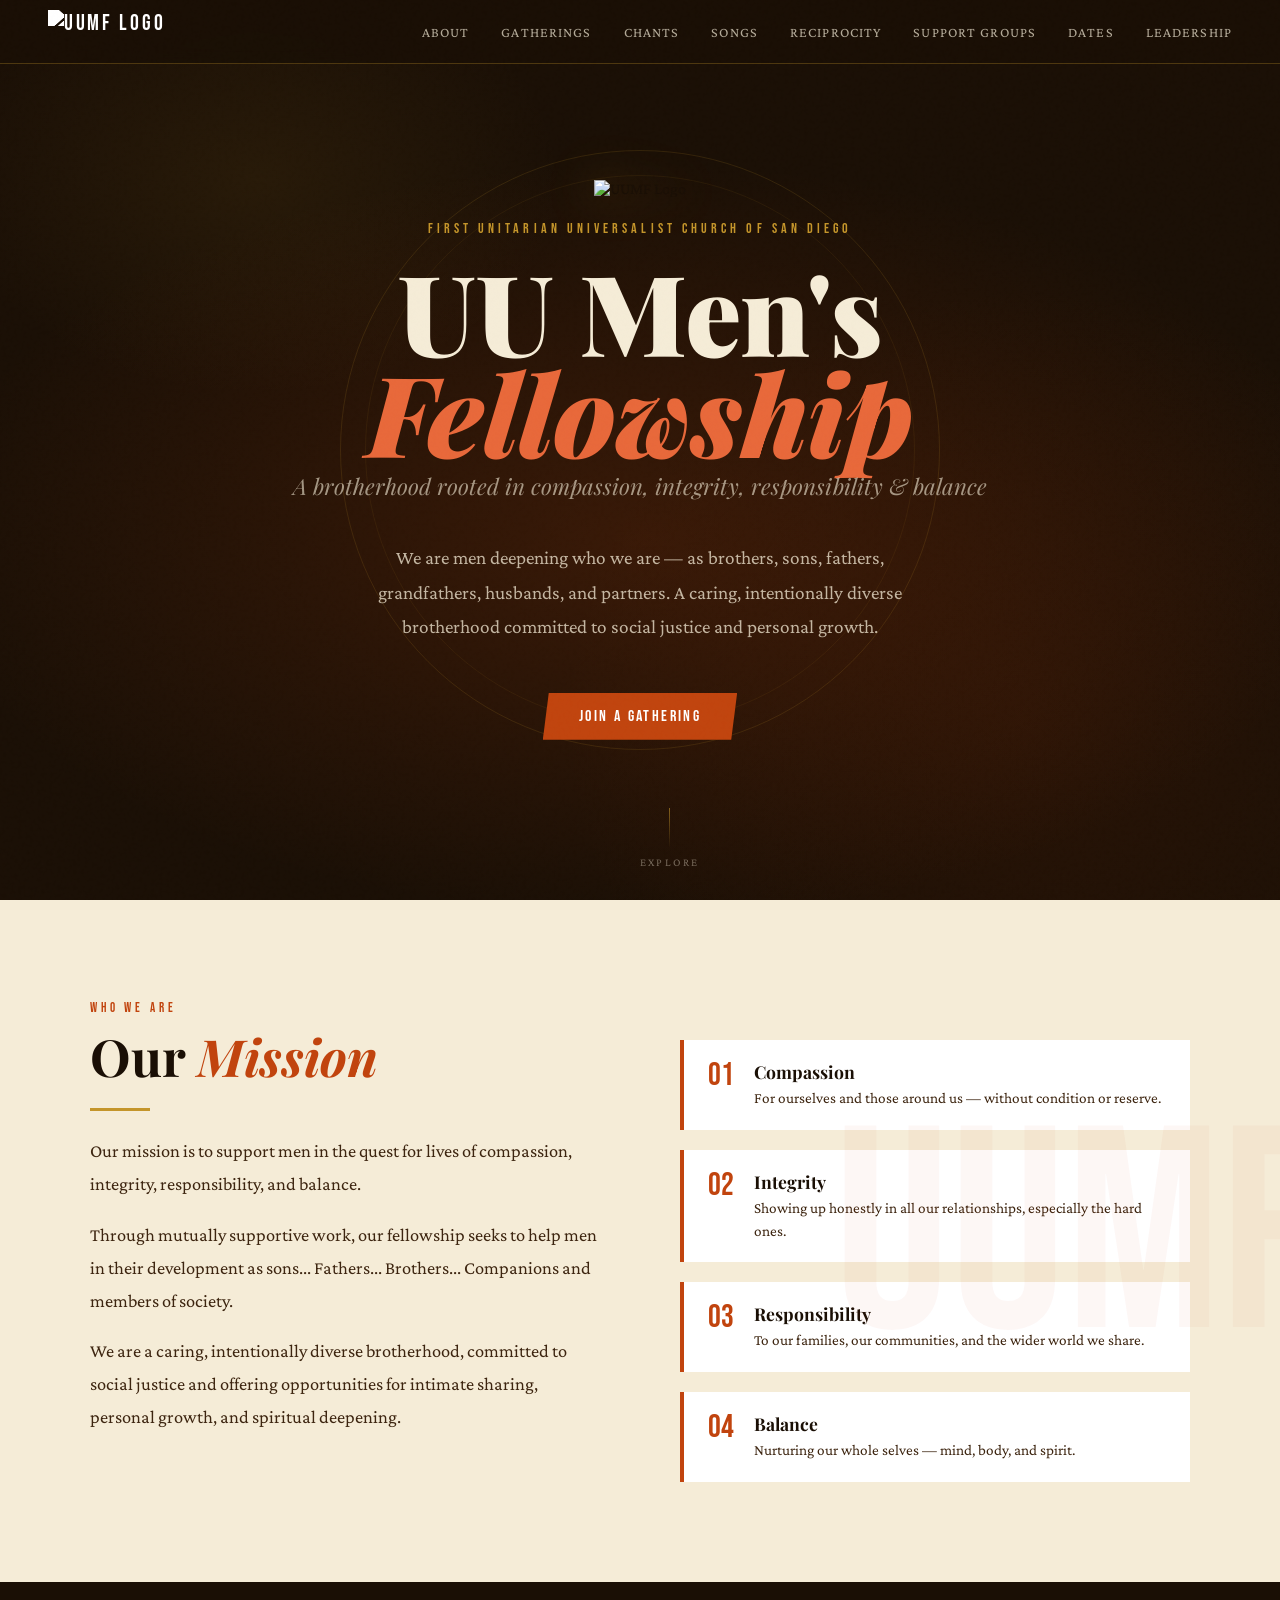
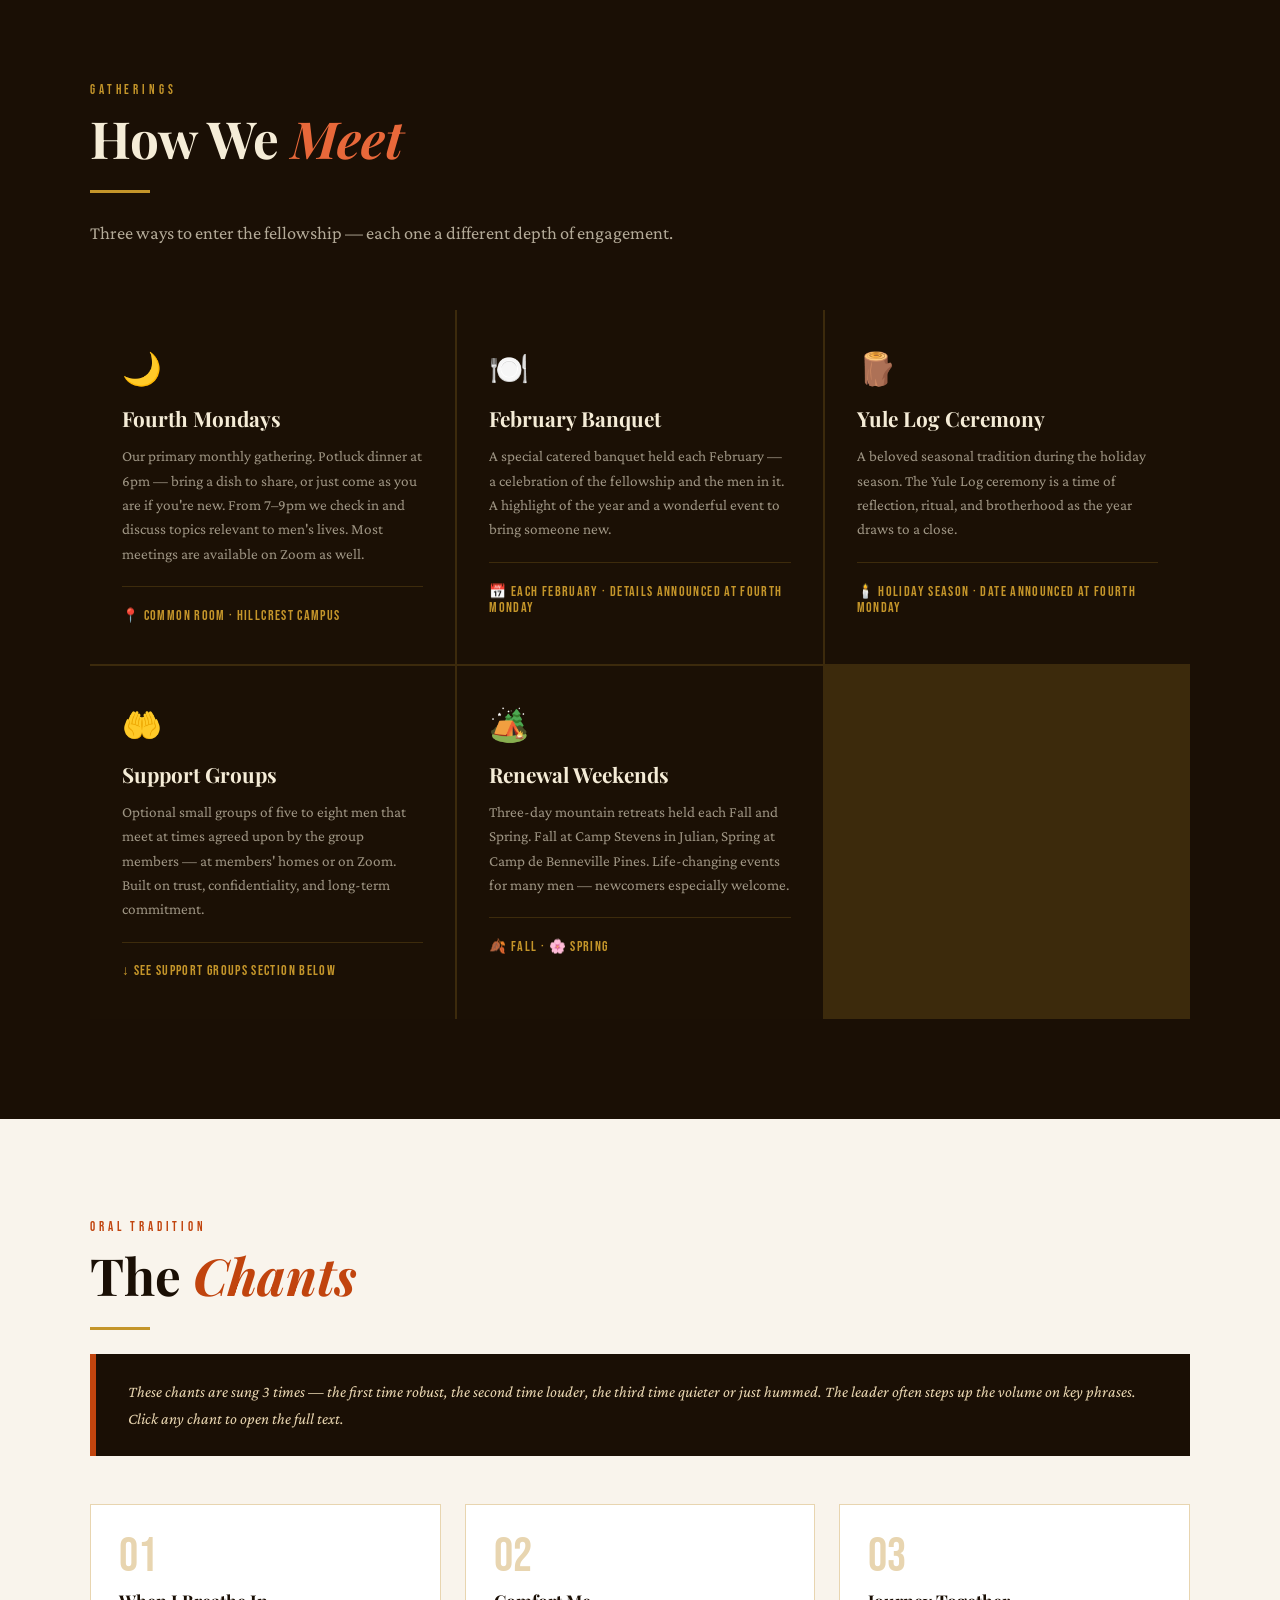
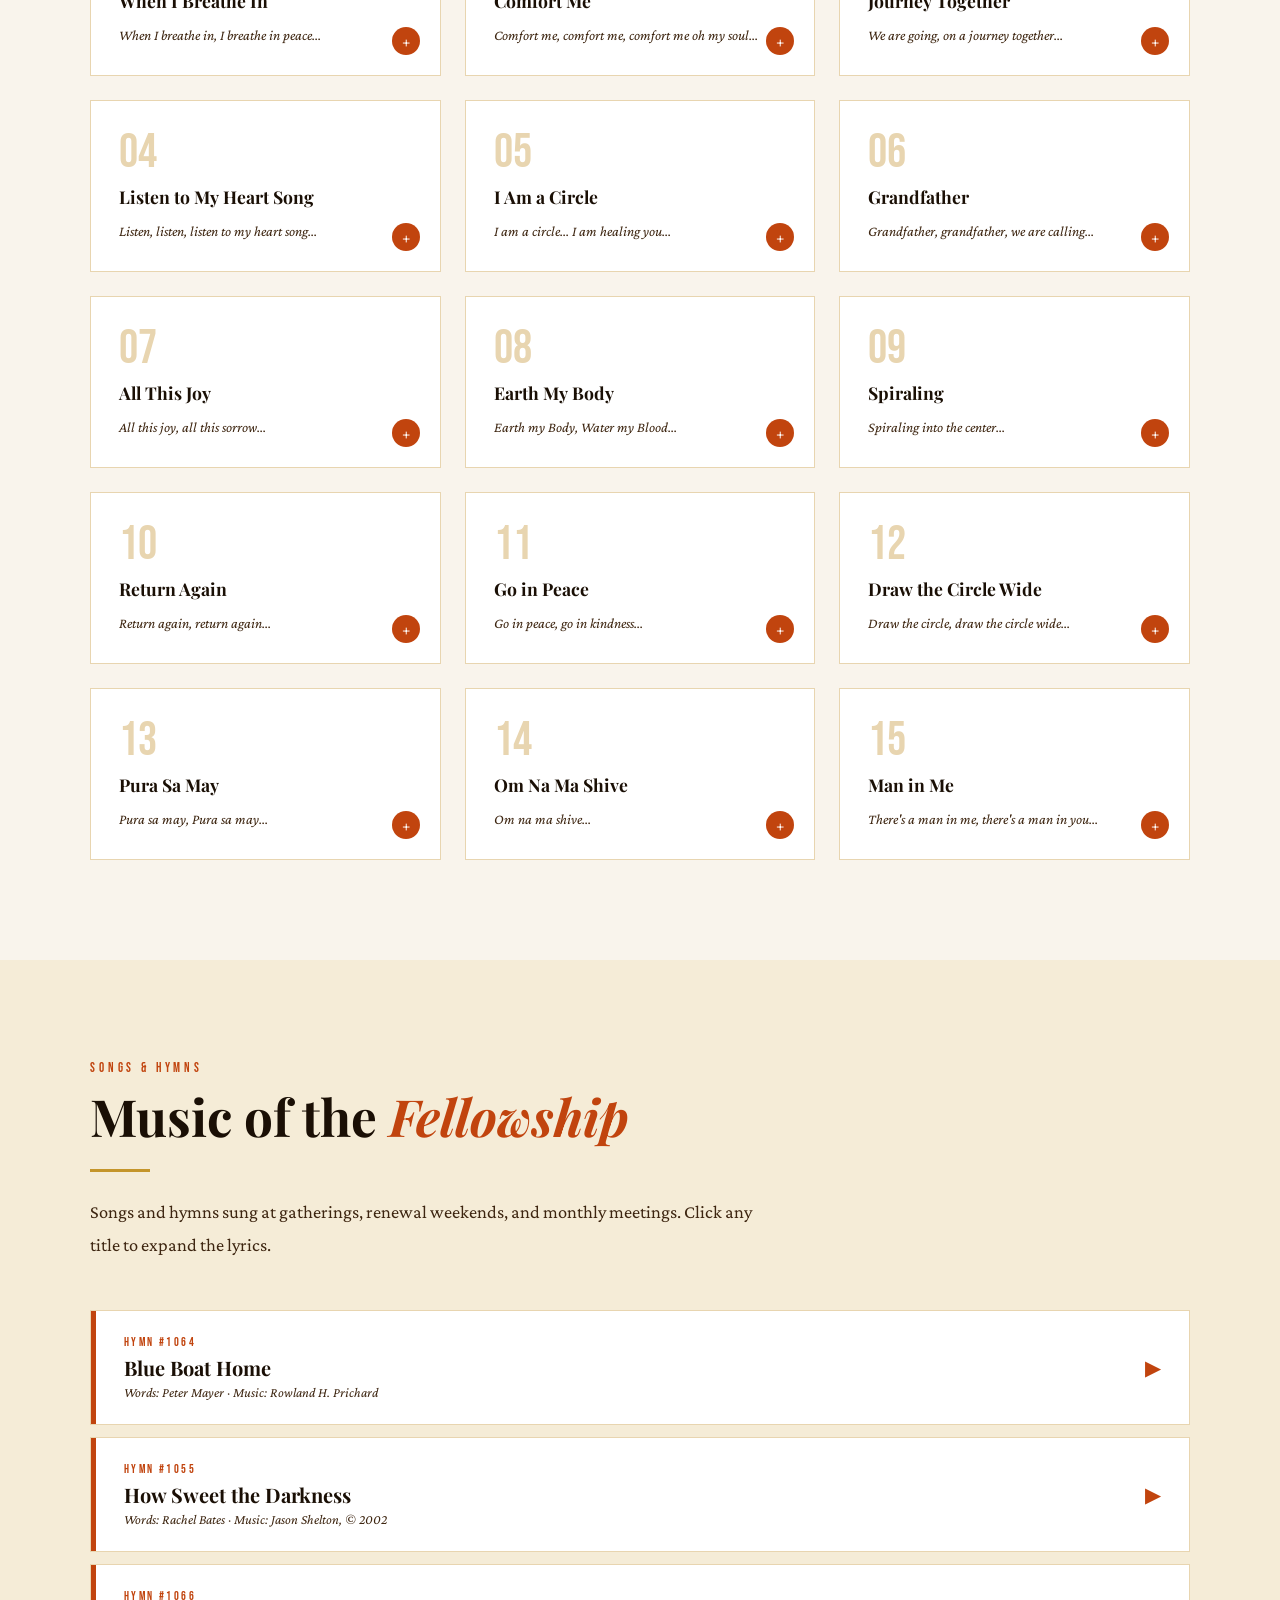
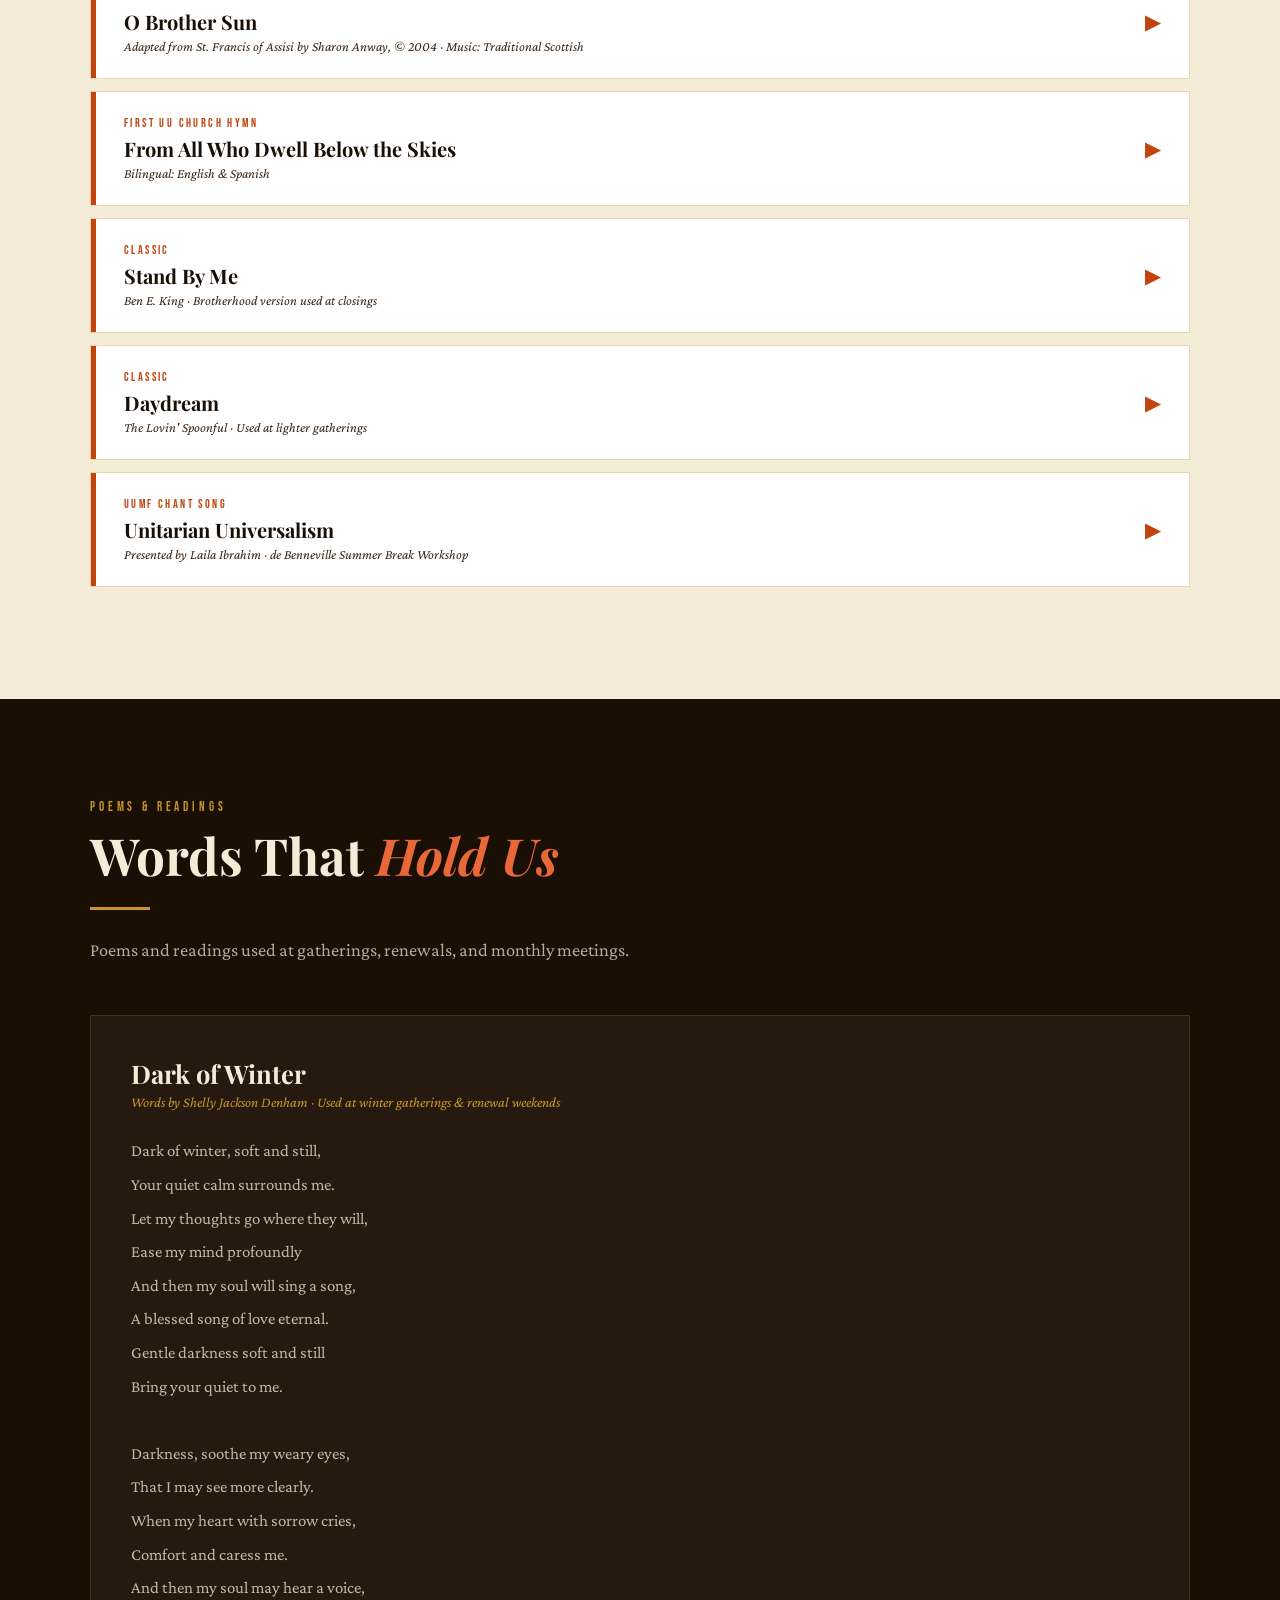
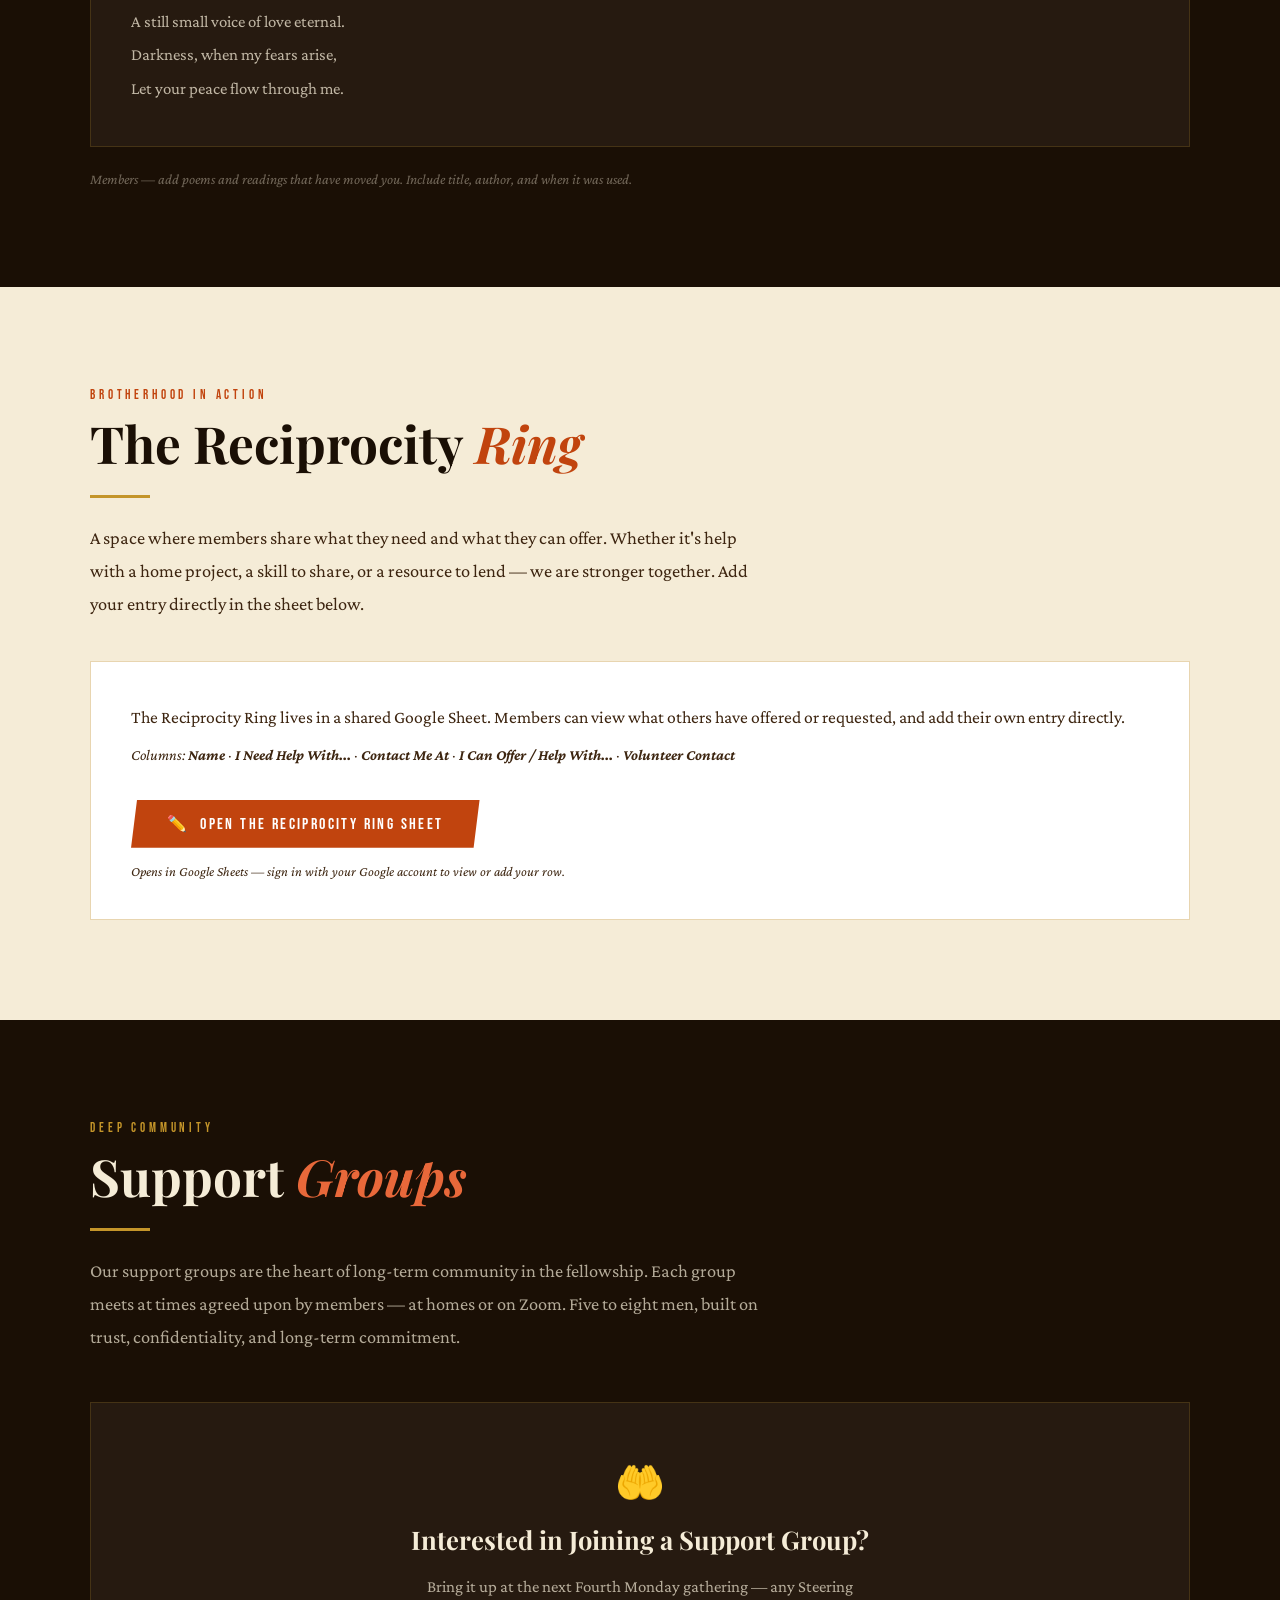
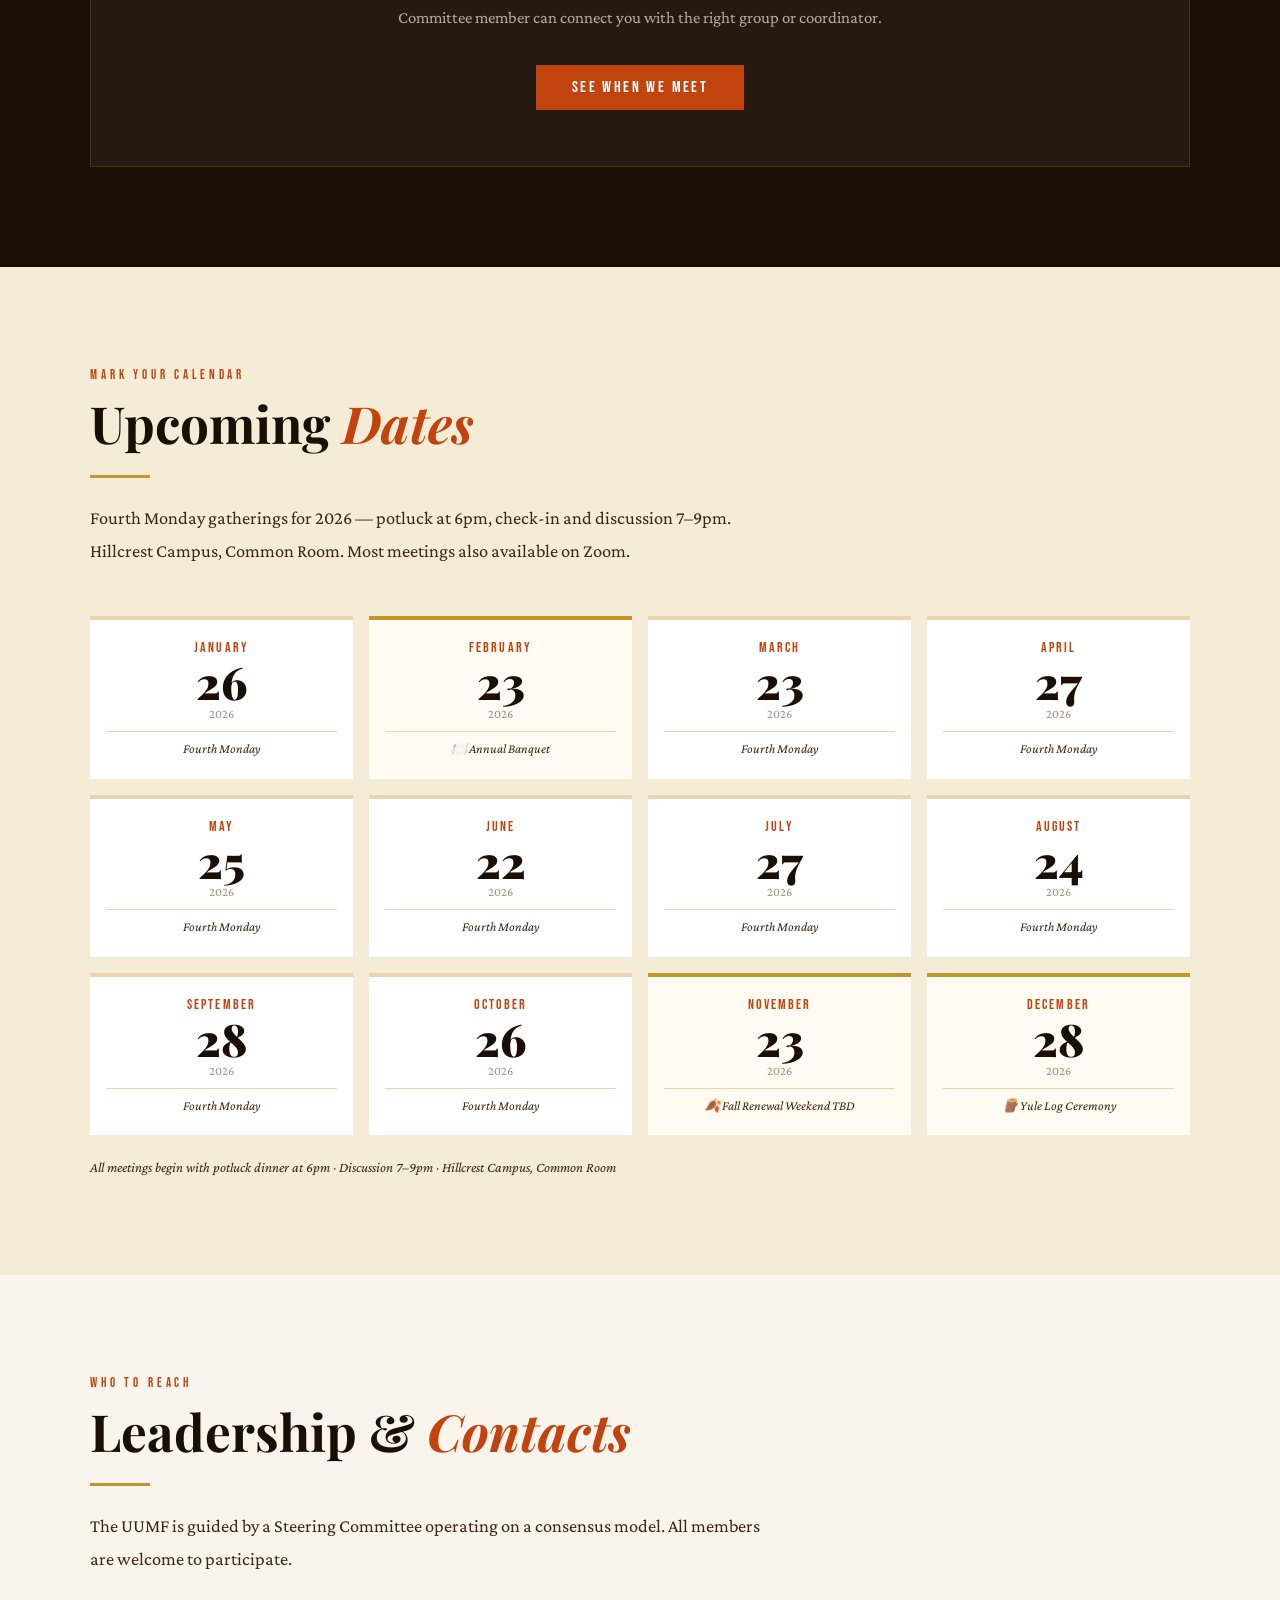
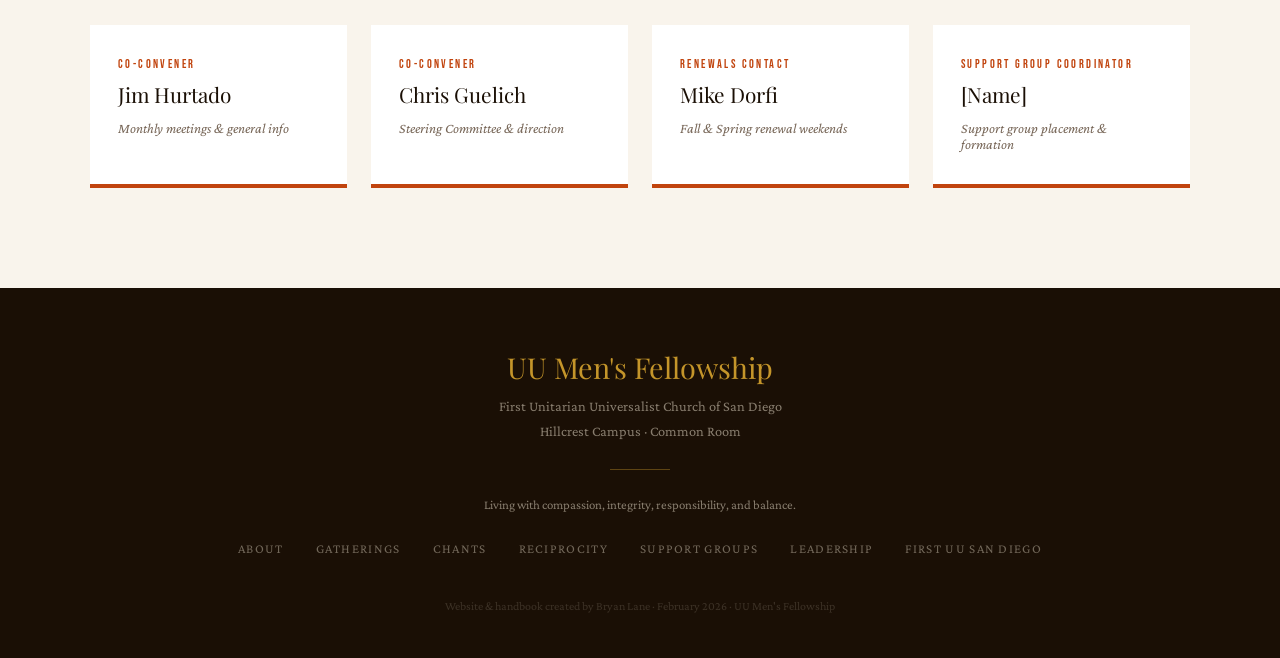
==== commit 3bd26913: "Add files via upload" ====
--- a/index.html
+++ b/index.html
@@ -1410,21 +1410,18 @@
       <!-- EDIT: Reciprocity Ring description -->
       <p class="section-body">A space where members share what they need and what they can offer. Whether it's help with a home project, a skill to share, or a resource to lend — we are stronger together. Add your entry directly in the sheet below.</p>
     </div>
-    <!-- EDIT: Google Sheet embed — to update, go to File > Share > Publish to web
-         in your Google Sheet, choose "Entire Document" and "Web page", copy the
-         embed URL and replace the src below. -->
-    <div class="reveal" style="margin-top:40px;">
-      <iframe
-        src="https://docs.google.com/spreadsheets/d/1RL9P-ROWlDFUy_MHeab4h7inzml5b5I96X4caKfgX9U/pubhtml?widget=true&amp;headers=false"
-        style="width:100%; height:520px; border:2px solid var(--gold); border-radius:4px;"
-        title="UUMF Reciprocity Ring">
-      </iframe>
-    </div>
-    <div class="reveal" style="margin-top:16px;">
+    <!-- EDIT: Reciprocity Ring Google Sheet link -->
+    <div class="reveal" style="margin-top:40px; background:white; border:1px solid var(--parch-dk); padding:40px;">
+      <p style="font-size:1.1rem; color:var(--ink-lt); line-height:1.8; margin-bottom:8px;">
+        The Reciprocity Ring lives in a shared Google Sheet. Members can view what others have offered or requested, and add their own entry directly.
+      </p>
+      <p style="font-size:0.95rem; color:var(--ink-lt); line-height:1.7; margin-bottom:32px; font-style:italic;">
+        Columns: <strong>Name</strong> · <strong>I Need Help With...</strong> · <strong>Contact Me At</strong> · <strong>I Can Offer / Help With...</strong> · <strong>Volunteer Contact</strong>
+      </p>
       <a href="https://docs.google.com/spreadsheets/d/1RL9P-ROWlDFUy_MHeab4h7inzml5b5I96X4caKfgX9U/edit" target="_blank" class="btn-primary" style="display:inline-block; text-decoration:none;">
-        ✏️ &nbsp;Add Your Entry
+        ✏️ &nbsp;Open the Reciprocity Ring Sheet
       </a>
-      <p style="margin-top:12px; font-size:0.85rem; color:var(--ink-lt); font-style:italic;">Opens the shared Google Sheet — sign in with your Google account to add or edit your row.</p>
+      <p style="margin-top:16px; font-size:0.85rem; color:var(--ink-lt); font-style:italic;">Opens in Google Sheets — sign in with your Google account to view or add your row.</p>
     </div>
   </div>
 </section>
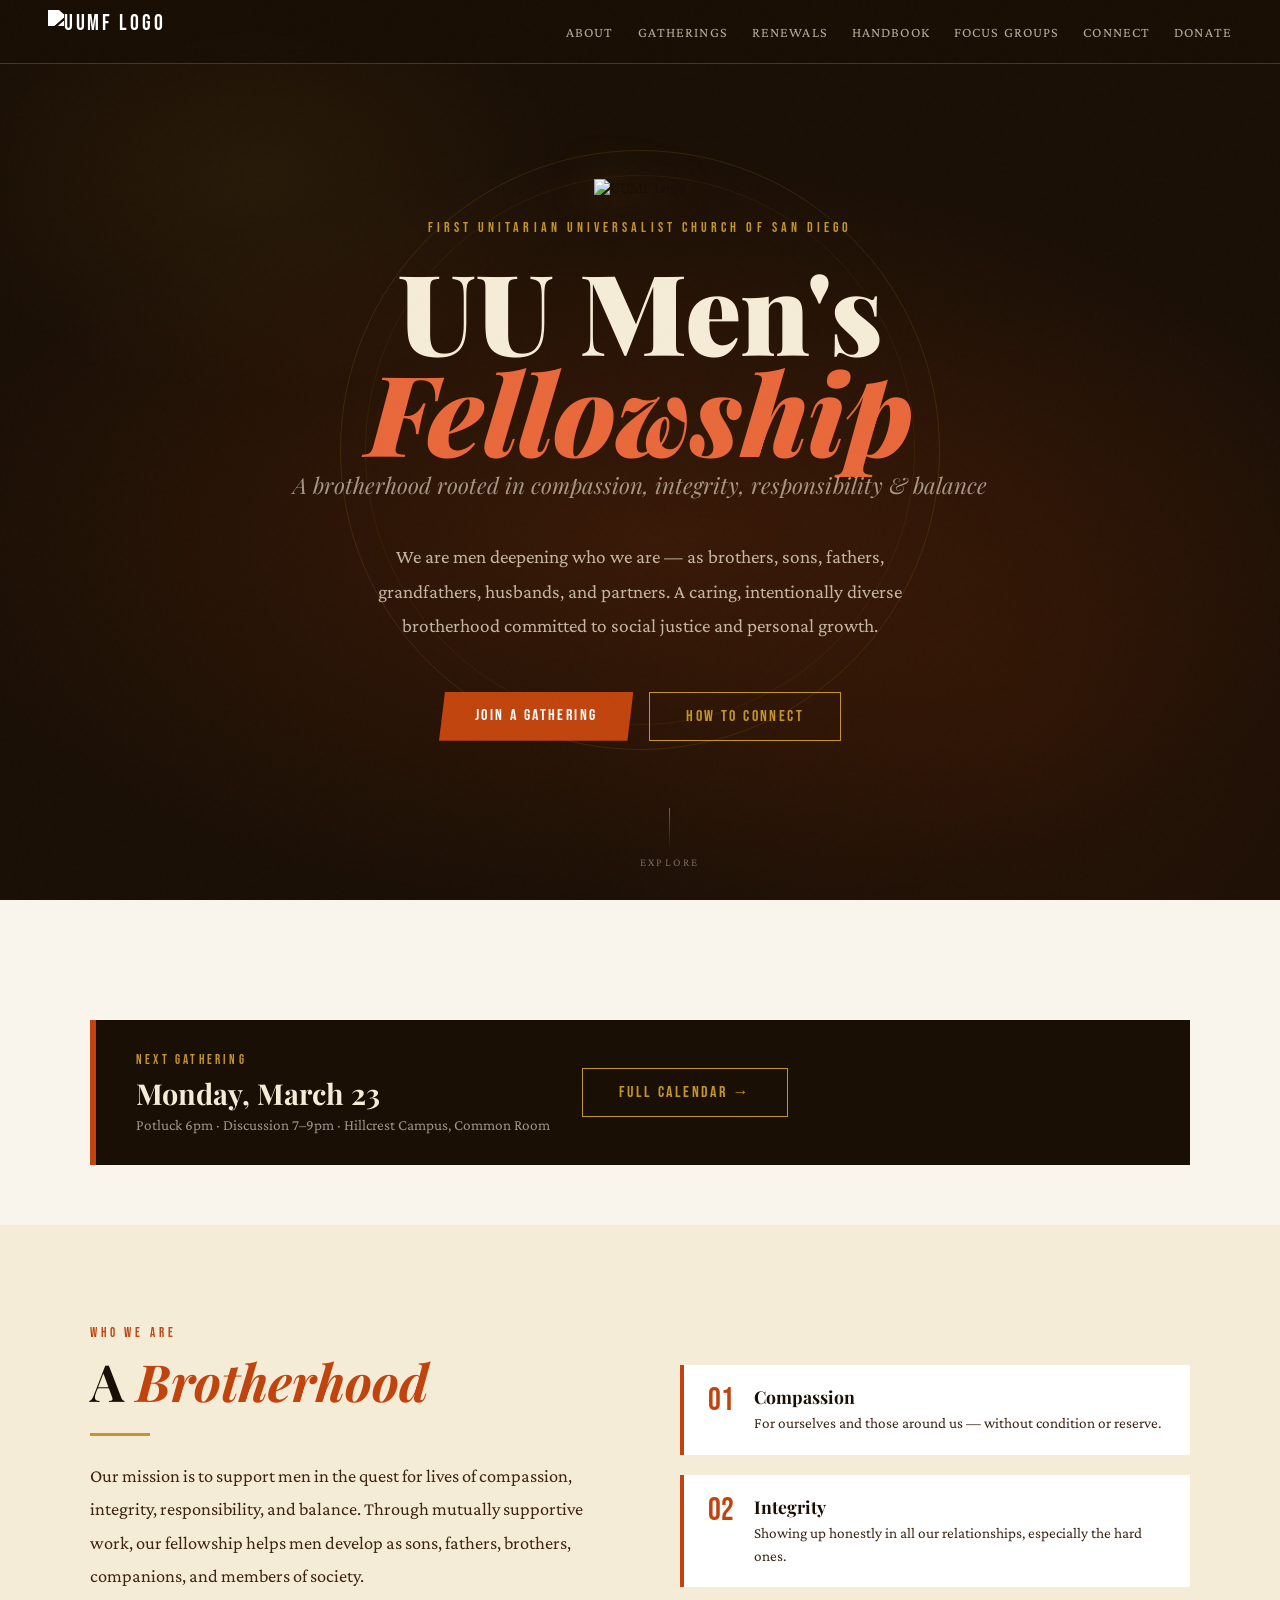
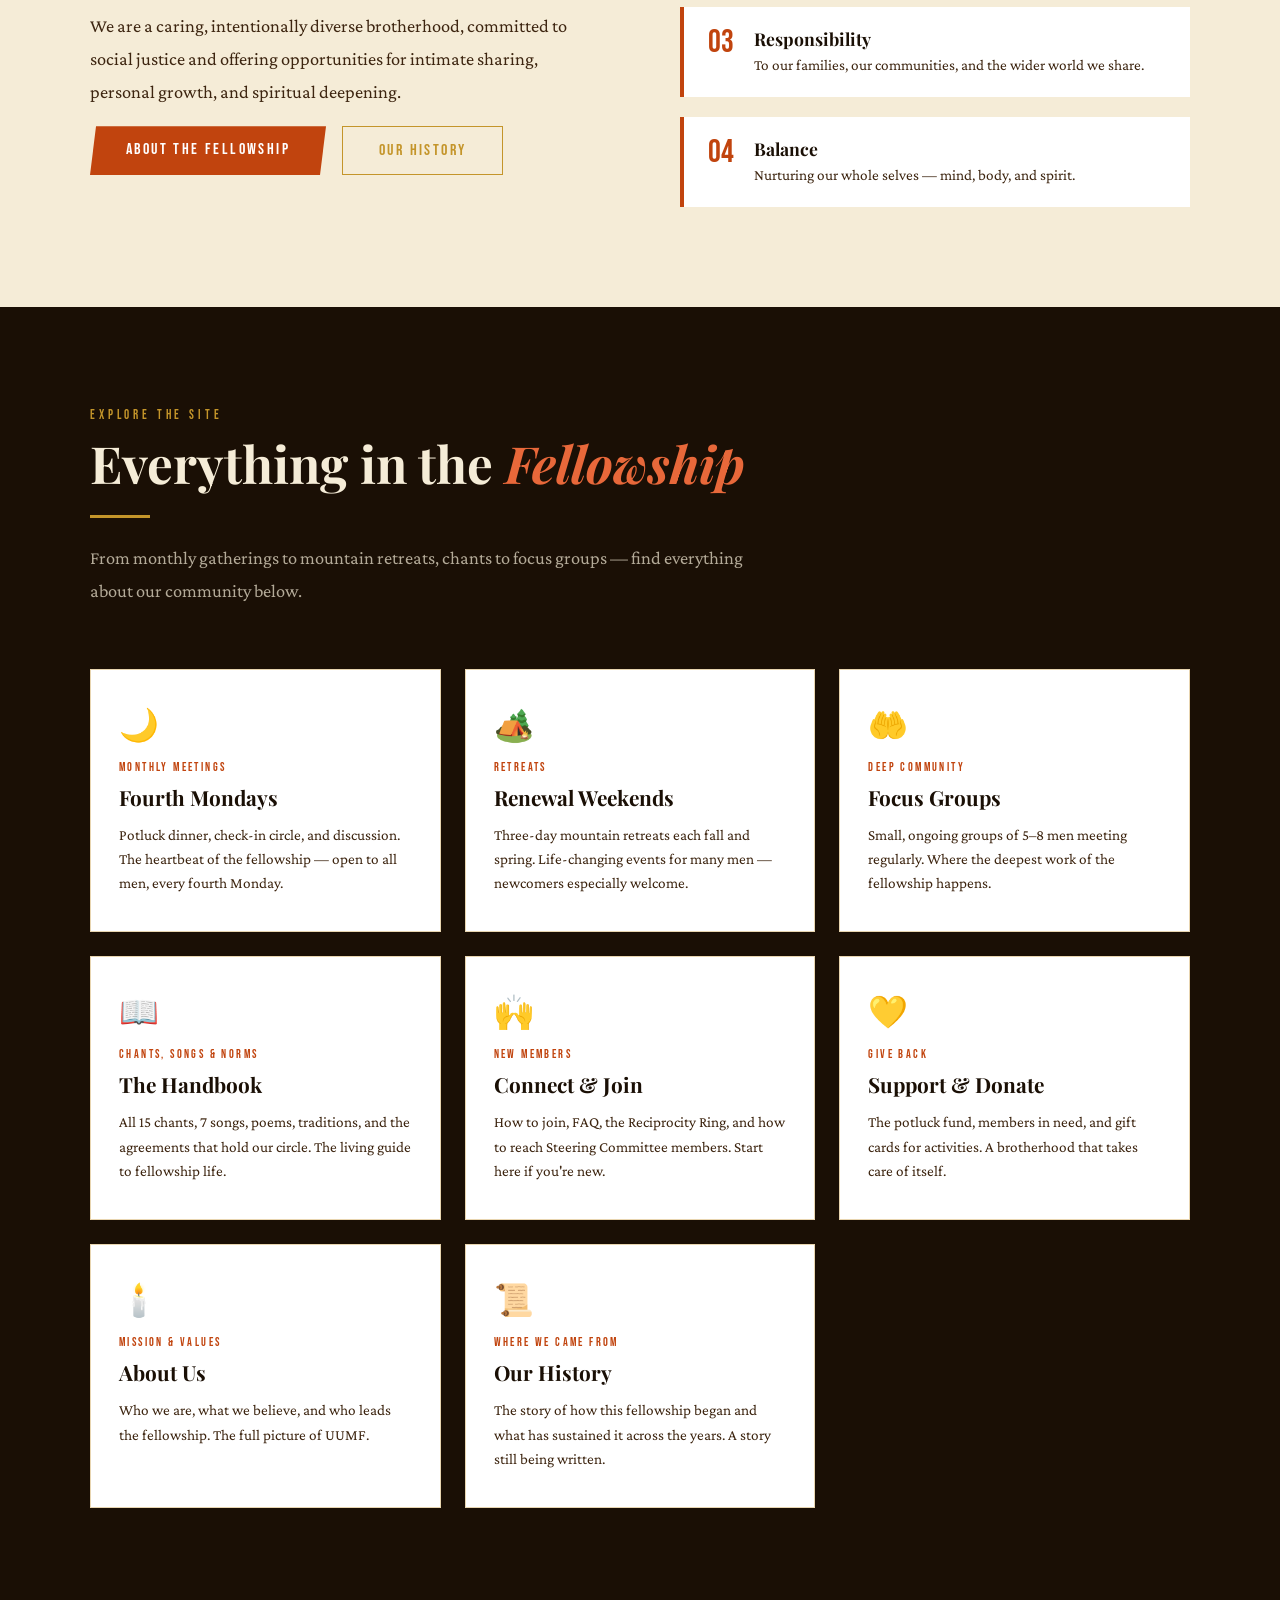
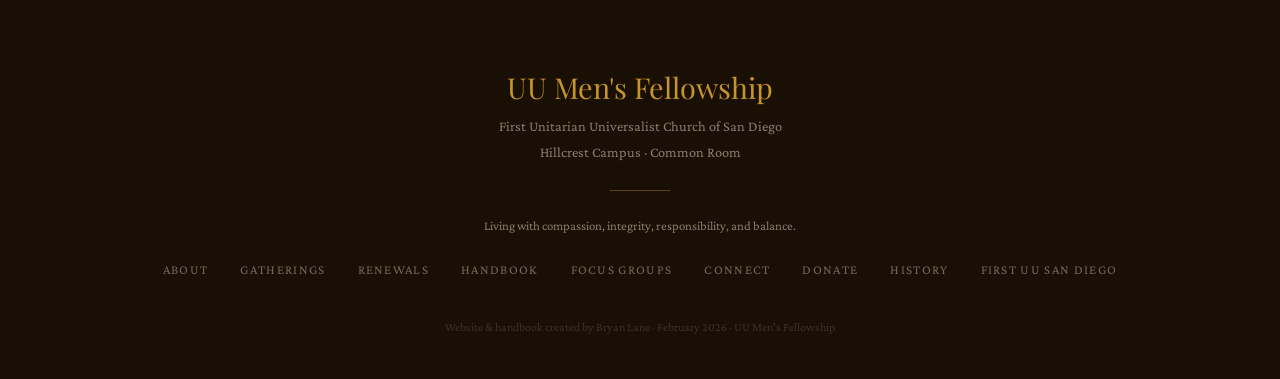
==== commit 3d9fbcf9: "Expand single-page site into full multi-page website Transforms the single index.html into a 9-page " ====
--- a/index.html
+++ b/index.html
@@ -3,1070 +3,14 @@
 <head>
 <meta charset="UTF-8">
 <meta name="viewport" content="width=device-width, initial-scale=1.0">
+<meta name="description" content="UU Men's Fellowship — a brotherhood rooted in compassion, integrity, responsibility, and balance. First Unitarian Universalist Church of San Diego.">
 <title>UU Men's Fellowship</title>
 <link href="https://fonts.googleapis.com/css2?family=Playfair+Display:ital,wght@0,400;0,700;0,900;1,400;1,700&family=Crimson+Pro:ital,wght@0,300;0,400;0,600;1,300;1,400&family=Bebas+Neue&display=swap" rel="stylesheet">
-<style>
-  :root {
-    --burnt:    #C1440E;
-    --burnt-dk: #8a2d07;
-    --burnt-lt: #e8683a;
-    --gold:     #C4952A;
-    --gold-lt:  #e8b84b;
-    --parch:    #F5ECD7;
-    --parch-dk: #e8d5b0;
-    --ink:      #1a0f05;
-    --ink-lt:   #3d2510;
-    --smoke:    #f9f4ec;
-    --white:    #ffffff;
-  }
-
-  *, *::before, *::after { box-sizing: border-box; margin: 0; padding: 0; }
-
-  html { scroll-behavior: smooth; }
-
-  body {
-    font-family: 'Crimson Pro', Georgia, serif;
-    background: var(--smoke);
-    color: var(--ink);
-    overflow-x: hidden;
-  }
-
-  /* ── GRAIN OVERLAY ── */
-  body::before {
-    content: '';
-    position: fixed;
-    inset: 0;
-    background-image: url("data:image/svg+xml,%3Csvg viewBox='0 0 256 256' xmlns='http://www.w3.org/2000/svg'%3E%3Cfilter id='noise'%3E%3CfeTurbulence type='fractalNoise' baseFrequency='0.9' numOctaves='4' stitchTiles='stitch'/%3E%3C/filter%3E%3Crect width='100%25' height='100%25' filter='url(%23noise)' opacity='0.04'/%3E%3C/svg%3E");
-    pointer-events: none;
-    z-index: 1000;
-    opacity: 0.4;
-  }
-
-  /* ── NAV ── */
-  nav {
-    position: fixed;
-    top: 0; left: 0; right: 0;
-    z-index: 900;
-    display: flex;
-    align-items: center;
-    justify-content: space-between;
-    padding: 0 48px;
-    height: 64px;
-    background: rgba(26,15,5,0.95);
-    backdrop-filter: blur(8px);
-    border-bottom: 1px solid rgba(196,149,42,0.3);
-  }
-
-  .nav-brand {
-    font-family: 'Bebas Neue', sans-serif;
-    font-size: 1.4rem;
-    letter-spacing: 0.12em;
-    color: var(--gold);
-    text-decoration: none;
-  }
-
-  .nav-links {
-    display: flex;
-    gap: 32px;
-    list-style: none;
-  }
-
-  .nav-links a {
-    font-family: 'Crimson Pro', serif;
-    font-size: 0.88rem;
-    letter-spacing: 0.08em;
-    text-transform: uppercase;
-    color: var(--parch);
-    text-decoration: none;
-    opacity: 0.7;
-    transition: opacity 0.2s, color 0.2s;
-  }
-
-  .nav-links a:hover { opacity: 1; color: var(--gold); }
-
-  .nav-toggle {
-    display: none;
-    flex-direction: column;
-    gap: 5px;
-    cursor: pointer;
-    background: none;
-    border: none;
-    padding: 4px;
-  }
-
-  .nav-toggle span {
-    display: block;
-    width: 24px;
-    height: 2px;
-    background: var(--parch);
-    transition: all 0.3s;
-  }
-
-  /* ── HERO ── */
-  .hero {
-    min-height: 100vh;
-    display: flex;
-    flex-direction: column;
-    align-items: center;
-    justify-content: center;
-    position: relative;
-    background: var(--ink);
-    overflow: hidden;
-    padding: 80px 24px 60px;
-  }
-
-  .hero-bg {
-    position: absolute;
-    inset: 0;
-    background:
-      radial-gradient(ellipse 80% 60% at 50% 60%, rgba(193,68,14,0.18) 0%, transparent 70%),
-      radial-gradient(ellipse 40% 40% at 20% 20%, rgba(196,149,42,0.08) 0%, transparent 60%),
-      radial-gradient(ellipse 60% 80% at 80% 80%, rgba(138,45,7,0.12) 0%, transparent 60%);
-  }
-
-  .hero-ring {
-    position: absolute;
-    width: min(600px, 90vw);
-    height: min(600px, 90vw);
-    border-radius: 50%;
-    border: 1px solid rgba(196,149,42,0.15);
-    top: 50%; left: 50%;
-    transform: translate(-50%, -50%);
-  }
-
-  .hero-ring::before {
-    content: '';
-    position: absolute;
-    inset: 24px;
-    border-radius: 50%;
-    border: 1px solid rgba(196,149,42,0.08);
-  }
-
-  .hero-content {
-    position: relative;
-    z-index: 2;
-    text-align: center;
-    max-width: 720px;
-  }
-
-  .hero-eyebrow {
-    font-family: 'Bebas Neue', sans-serif;
-    font-size: 0.85rem;
-    letter-spacing: 0.3em;
-    color: var(--gold);
-    margin-bottom: 24px;
-    opacity: 0;
-    animation: fadeUp 0.8s 0.2s forwards;
-  }
-
-  .hero-title {
-    font-family: 'Playfair Display', serif;
-    font-size: clamp(3.5rem, 10vw, 7rem);
-    font-weight: 900;
-    line-height: 0.9;
-    color: var(--parch);
-    margin-bottom: 8px;
-    opacity: 0;
-    animation: fadeUp 0.8s 0.4s forwards;
-  }
-
-  .hero-title em {
-    font-style: italic;
-    color: var(--burnt-lt);
-  }
-
-  .hero-subtitle {
-    font-family: 'Playfair Display', serif;
-    font-size: clamp(1rem, 3vw, 1.4rem);
-    font-weight: 400;
-    font-style: italic;
-    color: rgba(245,236,215,0.6);
-    margin-bottom: 40px;
-    opacity: 0;
-    animation: fadeUp 0.8s 0.6s forwards;
-  }
-
-  .hero-mission {
-    font-size: clamp(1rem, 2.5vw, 1.2rem);
-    line-height: 1.8;
-    color: rgba(245,236,215,0.75);
-    max-width: 560px;
-    margin: 0 auto 48px;
-    opacity: 0;
-    animation: fadeUp 0.8s 0.8s forwards;
-  }
-
-  .hero-cta {
-    display: flex;
-    gap: 16px;
-    justify-content: center;
-    flex-wrap: wrap;
-    opacity: 0;
-    animation: fadeUp 0.8s 1s forwards;
-  }
-
-  .btn-primary {
-    background: var(--burnt);
-    color: var(--white);
-    border: none;
-    padding: 14px 36px;
-    font-family: 'Bebas Neue', sans-serif;
-    font-size: 1rem;
-    letter-spacing: 0.15em;
-    cursor: pointer;
-    text-decoration: none;
-    display: inline-block;
-    transition: background 0.2s, transform 0.15s;
-    clip-path: polygon(6px 0%, 100% 0%, calc(100% - 6px) 100%, 0% 100%);
-  }
-
-  .btn-primary:hover { background: var(--burnt-dk); transform: translateY(-2px); }
-
-  .btn-secondary {
-    background: transparent;
-    color: var(--gold);
-    border: 1px solid var(--gold);
-    padding: 14px 36px;
-    font-family: 'Bebas Neue', sans-serif;
-    font-size: 1rem;
-    letter-spacing: 0.15em;
-    cursor: pointer;
-    text-decoration: none;
-    display: inline-block;
-    transition: all 0.2s;
-  }
-
-  .btn-secondary:hover { background: var(--gold); color: var(--ink); }
-
-  .hero-scroll {
-    position: absolute;
-    bottom: 32px;
-    left: 50%;
-    transform: translateX(-50%);
-    display: flex;
-    flex-direction: column;
-    align-items: center;
-    gap: 8px;
-    opacity: 0;
-    animation: fadeUp 0.8s 1.4s forwards;
-  }
-
-  .hero-scroll span {
-    font-size: 0.7rem;
-    letter-spacing: 0.2em;
-    text-transform: uppercase;
-    color: rgba(245,236,215,0.4);
-  }
-
-  .scroll-line {
-    width: 1px;
-    height: 40px;
-    background: linear-gradient(to bottom, rgba(196,149,42,0.6), transparent);
-    animation: scrollPulse 2s infinite;
-  }
-
-  /* ── SECTIONS ── */
-  section {
-    padding: 100px 24px;
-  }
-
-  .container {
-    max-width: 1100px;
-    margin: 0 auto;
-  }
-
-  .section-label {
-    font-family: 'Bebas Neue', sans-serif;
-    font-size: 0.8rem;
-    letter-spacing: 0.3em;
-    color: var(--burnt);
-    margin-bottom: 12px;
-    display: block;
-  }
-
-  .section-title {
-    font-family: 'Playfair Display', serif;
-    font-size: clamp(2rem, 5vw, 3.2rem);
-    font-weight: 700;
-    line-height: 1.1;
-    color: var(--ink);
-    margin-bottom: 20px;
-  }
-
-  .section-title em { color: var(--burnt); font-style: italic; }
-
-  .section-body {
-    font-size: 1.15rem;
-    line-height: 1.8;
-    color: var(--ink-lt);
-    max-width: 680px;
-  }
-
-  .gold-rule {
-    width: 60px;
-    height: 3px;
-    background: var(--gold);
-    margin: 24px 0;
-  }
-
-  /* ── ABOUT ── */
-  #about {
-    background: var(--parch);
-    position: relative;
-    overflow: hidden;
-  }
-
-  #about::before {
-    content: 'UUMF';
-    position: absolute;
-    right: -40px;
-    top: 50%;
-    transform: translateY(-50%);
-    font-family: 'Bebas Neue', sans-serif;
-    font-size: 18rem;
-    color: rgba(193,68,14,0.04);
-    pointer-events: none;
-    line-height: 1;
-  }
-
-  .about-grid {
-    display: grid;
-    grid-template-columns: 1fr 1fr;
-    gap: 80px;
-    align-items: start;
-  }
-
-  .values-list {
-    display: flex;
-    flex-direction: column;
-    gap: 20px;
-    margin-top: 40px;
-  }
-
-  .value-item {
-    display: flex;
-    gap: 20px;
-    align-items: flex-start;
-    padding: 20px 24px;
-    background: white;
-    border-left: 4px solid var(--burnt);
-    transition: transform 0.2s, box-shadow 0.2s;
-  }
-
-  .value-item:hover { transform: translateX(6px); box-shadow: -4px 4px 20px rgba(193,68,14,0.1); }
-
-  .value-num {
-    font-family: 'Bebas Neue', sans-serif;
-    font-size: 2rem;
-    color: var(--burnt);
-    line-height: 1;
-    flex-shrink: 0;
-  }
-
-  .value-text strong {
-    display: block;
-    font-family: 'Playfair Display', serif;
-    font-size: 1.1rem;
-    color: var(--ink);
-    margin-bottom: 4px;
-  }
-
-  .value-text p { font-size: 0.95rem; color: var(--ink-lt); line-height: 1.5; }
-
-  /* ── MEETINGS ── */
-  #meetings { background: var(--ink); }
-
-  #meetings .section-title { color: var(--parch); }
-  #meetings .section-body { color: rgba(245,236,215,0.7); }
-  #meetings .section-label { color: var(--gold); }
-
-  .meetings-grid {
-    display: grid;
-    grid-template-columns: repeat(3, 1fr);
-    gap: 2px;
-    margin-top: 60px;
-    background: rgba(196,149,42,0.2);
-  }
-
-  @media (max-width: 900px) {
-    .meetings-grid { grid-template-columns: repeat(2, 1fr); }
-  }
-
-  .meeting-card {
-    background: rgba(26,15,5,0.95);
-    padding: 40px 32px;
-    transition: background 0.3s;
-    position: relative;
-    overflow: hidden;
-  }
-
-  .meeting-card::before {
-    content: '';
-    position: absolute;
-    top: 0; left: 0; right: 0;
-    height: 3px;
-    background: var(--burnt);
-    transform: scaleX(0);
-    transition: transform 0.3s;
-    transform-origin: left;
-  }
-
-  .meeting-card:hover { background: rgba(193,68,14,0.08); }
-  .meeting-card:hover::before { transform: scaleX(1); }
-
-  .meeting-icon {
-    font-size: 2rem;
-    margin-bottom: 16px;
-    display: block;
-  }
-
-  .meeting-card h3 {
-    font-family: 'Playfair Display', serif;
-    font-size: 1.3rem;
-    color: var(--parch);
-    margin-bottom: 12px;
-  }
-
-  .meeting-card p { font-size: 0.95rem; color: rgba(245,236,215,0.6); line-height: 1.6; }
-
-  .meeting-detail {
-    display: flex;
-    gap: 8px;
-    align-items: center;
-    margin-top: 20px;
-    padding-top: 20px;
-    border-top: 1px solid rgba(196,149,42,0.2);
-    font-size: 0.85rem;
-    color: var(--gold);
-    font-family: 'Bebas Neue', sans-serif;
-    letter-spacing: 0.1em;
-  }
-
-  /* ── CHANTS ── */
-  #chants { background: var(--smoke); }
-
-  .chants-intro {
-    background: var(--ink);
-    color: var(--parch-dk);
-    padding: 24px 32px;
-    border-left: 6px solid var(--burnt);
-    font-size: 1rem;
-    line-height: 1.7;
-    margin-bottom: 48px;
-    font-style: italic;
-  }
-
-  .chants-grid {
-    display: grid;
-    grid-template-columns: repeat(auto-fill, minmax(300px, 1fr));
-    gap: 24px;
-  }
-
-  .chant-card {
-    background: white;
-    border: 1px solid var(--parch-dk);
-    padding: 28px;
-    cursor: pointer;
-    transition: all 0.25s;
-    position: relative;
-  }
-
-  .chant-card:hover {
-    border-color: var(--burnt);
-    transform: translateY(-3px);
-    box-shadow: 0 8px 30px rgba(193,68,14,0.12);
-  }
-
-  .chant-num {
-    font-family: 'Bebas Neue', sans-serif;
-    font-size: 3rem;
-    color: var(--parch-dk);
-    line-height: 1;
-    margin-bottom: 8px;
-  }
-
-  .chant-title {
-    font-family: 'Playfair Display', serif;
-    font-size: 1.1rem;
-    font-weight: 700;
-    color: var(--ink);
-    margin-bottom: 12px;
-  }
-
-  .chant-preview {
-    font-size: 0.9rem;
-    color: var(--ink-lt);
-    line-height: 1.6;
-    font-style: italic;
-  }
-
-  .chant-expand {
-    position: absolute;
-    bottom: 20px;
-    right: 20px;
-    width: 28px;
-    height: 28px;
-    border-radius: 50%;
-    background: var(--burnt);
-    color: white;
-    display: flex;
-    align-items: center;
-    justify-content: center;
-    font-size: 1rem;
-    transition: transform 0.2s;
-  }
-
-  /* Chant modal */
-  .chant-modal {
-    display: none;
-    position: fixed;
-    inset: 0;
-    z-index: 950;
-    background: rgba(26,15,5,0.85);
-    backdrop-filter: blur(6px);
-    align-items: center;
-    justify-content: center;
-    padding: 24px;
-  }
-
-  .chant-modal.open { display: flex; }
-
-  .chant-modal-inner {
-    background: var(--parch);
-    max-width: 560px;
-    width: 100%;
-    max-height: 80vh;
-    overflow-y: auto;
-    padding: 48px 40px;
-    position: relative;
-    border-top: 6px solid var(--burnt);
-  }
-
-  .modal-close {
-    position: absolute;
-    top: 16px; right: 16px;
-    background: none;
-    border: none;
-    font-size: 1.4rem;
-    cursor: pointer;
-    color: var(--ink-lt);
-    line-height: 1;
-  }
-
-  .modal-num {
-    font-family: 'Bebas Neue', sans-serif;
-    font-size: 1rem;
-    letter-spacing: 0.2em;
-    color: var(--burnt);
-    margin-bottom: 8px;
-  }
-
-  .modal-title {
-    font-family: 'Playfair Display', serif;
-    font-size: 1.8rem;
-    font-weight: 700;
-    color: var(--ink);
-    margin-bottom: 24px;
-    padding-bottom: 16px;
-    border-bottom: 2px solid var(--gold);
-  }
-
-  .modal-lyrics {
-    font-size: 1.05rem;
-    line-height: 2;
-    color: var(--ink-lt);
-    text-align: center;
-    white-space: pre-line;
-  }
-
-  .modal-note {
-    margin-top: 24px;
-    padding: 16px;
-    background: rgba(193,68,14,0.06);
-    border-left: 3px solid var(--burnt);
-    font-size: 0.88rem;
-    color: var(--ink-lt);
-    font-style: italic;
-    line-height: 1.6;
-  }
-
-  /* ── RECIPROCITY ── */
-  #reciprocity { background: var(--parch); }
-
-  .reciprocity-table-wrapper {
-    overflow-x: auto;
-    margin-top: 40px;
-    border: 1px solid var(--parch-dk);
-  }
-
-  table.recip {
-    width: 100%;
-    border-collapse: collapse;
-    min-width: 800px;
-    font-size: 0.9rem;
-    background: white;
-  }
-
-  table.recip thead tr {
-    background: var(--burnt);
-    color: white;
-  }
-
-  table.recip thead th {
-    padding: 16px 14px;
-    text-align: left;
-    font-family: 'Bebas Neue', sans-serif;
-    font-size: 0.85rem;
-    letter-spacing: 0.1em;
-    font-weight: 400;
-  }
-
-  table.recip tbody tr {
-    border-bottom: 1px solid var(--parch-dk);
-    transition: background 0.15s;
-  }
-
-  table.recip tbody tr:nth-child(even) { background: var(--smoke); }
-  table.recip tbody tr:hover { background: rgba(193,68,14,0.05); }
-
-  table.recip td {
-    padding: 14px;
-    color: var(--ink-lt);
-    vertical-align: top;
-    min-width: 140px;
-  }
-
-  table.recip td input,
-  table.recip td textarea {
-    width: 100%;
-    border: none;
-    border-bottom: 1px dashed var(--parch-dk);
-    background: transparent;
-    font-family: 'Crimson Pro', serif;
-    font-size: 0.9rem;
-    color: var(--ink);
-    padding: 4px 2px;
-    outline: none;
-    resize: none;
-    transition: border-color 0.2s;
-  }
-
-  table.recip td input:focus,
-  table.recip td textarea:focus { border-bottom-color: var(--burnt); }
-
-  .add-row-btn {
-    margin-top: 16px;
-    background: none;
-    border: 1px dashed var(--burnt);
-    color: var(--burnt);
-    padding: 10px 24px;
-    font-family: 'Crimson Pro', serif;
-    font-size: 0.95rem;
-    cursor: pointer;
-    transition: all 0.2s;
-    display: flex;
-    align-items: center;
-    gap: 8px;
-  }
-
-  .add-row-btn:hover { background: var(--burnt); color: white; }
-
-  /* ── SUPPORT GROUPS ── */
-  #support { background: var(--ink); }
-  #support .section-title { color: var(--parch); }
-  #support .section-body { color: rgba(245,236,215,0.7); }
-  #support .section-label { color: var(--gold); }
-
-  .support-form-card {
-    background: rgba(245,236,215,0.05);
-    border: 1px solid rgba(196,149,42,0.2);
-    padding: 40px;
-    margin-top: 48px;
-  }
-
-  .form-grid {
-    display: grid;
-    grid-template-columns: 1fr 1fr;
-    gap: 24px;
-    margin-top: 32px;
-  }
-
-  .form-group {
-    display: flex;
-    flex-direction: column;
-    gap: 8px;
-  }
-
-  .form-group.full { grid-column: 1 / -1; }
-
-  .form-group label {
-    font-family: 'Bebas Neue', sans-serif;
-    font-size: 0.8rem;
-    letter-spacing: 0.15em;
-    color: var(--gold);
-  }
-
-  .form-group input,
-  .form-group textarea,
-  .form-group select {
-    background: rgba(245,236,215,0.05);
-    border: none;
-    border-bottom: 1px solid rgba(196,149,42,0.3);
-    padding: 10px 4px;
-    font-family: 'Crimson Pro', serif;
-    font-size: 1rem;
-    color: var(--parch);
-    outline: none;
-    transition: border-color 0.2s;
-    width: 100%;
-  }
-
-  .form-group input::placeholder,
-  .form-group textarea::placeholder { color: rgba(245,236,215,0.3); }
-
-  .form-group input:focus,
-  .form-group textarea:focus,
-  .form-group select:focus { border-bottom-color: var(--burnt); }
-
-  .form-group textarea { min-height: 80px; resize: vertical; }
-
-  .form-group select option { background: var(--ink); }
-
-  .checkbox-group {
-    display: flex;
-    flex-wrap: wrap;
-    gap: 10px;
-    margin-top: 4px;
-  }
-
-  .check-chip {
-    display: flex;
-    align-items: center;
-    gap: 6px;
-    padding: 6px 14px;
-    border: 1px solid rgba(196,149,42,0.3);
-    cursor: pointer;
-    font-size: 0.88rem;
-    color: rgba(245,236,215,0.7);
-    transition: all 0.15s;
-  }
-
-  .check-chip:has(input:checked) {
-    background: var(--burnt);
-    border-color: var(--burnt);
-    color: white;
-  }
-
-  .check-chip input { display: none; }
-
-  /* ── LEADERSHIP ── */
-  #leadership { background: var(--smoke); }
-
-  .leadership-grid {
-    display: grid;
-    grid-template-columns: repeat(auto-fill, minmax(240px, 1fr));
-    gap: 24px;
-    margin-top: 48px;
-  }
-
-  .leader-card {
-    background: white;
-    padding: 32px 28px;
-    border-bottom: 4px solid var(--burnt);
-    transition: transform 0.2s, box-shadow 0.2s;
-  }
-
-  .leader-card:hover { transform: translateY(-4px); box-shadow: 0 12px 40px rgba(193,68,14,0.12); }
-
-  .leader-role {
-    font-family: 'Bebas Neue', sans-serif;
-    font-size: 0.75rem;
-    letter-spacing: 0.2em;
-    color: var(--burnt);
-    margin-bottom: 8px;
-  }
-
-  .leader-name {
-    font-family: 'Playfair Display', serif;
-    font-size: 1.3rem;
-    color: var(--ink);
-    margin-bottom: 12px;
-  }
-
-  .leader-contact {
-    font-size: 0.88rem;
-    color: var(--ink-lt);
-    opacity: 0.7;
-    font-style: italic;
-  }
-
-  /* ── SONG SECTION ── */
-  #songs { background: var(--parch); }
-
-  .song-card {
-    background: rgba(245,236,215,0.05);
-    padding: 40px;
-    margin-bottom: 24px;
-    border-left: 6px solid var(--gold);
-    position: relative;
-  }
-
-  .song-title {
-    font-family: 'Playfair Display', serif;
-    font-size: 1.6rem;
-    font-weight: 700;
-    color: var(--ink);
-    margin-bottom: 4px;
-  }
-
-  .song-author {
-    font-size: 0.9rem;
-    color: var(--burnt);
-    font-style: italic;
-    margin-bottom: 24px;
-  }
-
-  .song-lyrics {
-    font-size: 1.05rem;
-    line-height: 2;
-    color: var(--ink-lt);
-    white-space: pre-line;
-  }
-
-  /* ── EXPANDABLE SONG CARDS ── */
-  .song-card-full {
-    background: white;
-    margin-bottom: 12px;
-    border: 1px solid var(--parch-dk);
-    overflow: hidden;
-  }
-
-  .song-card-header {
-    display: flex;
-    justify-content: space-between;
-    align-items: center;
-    padding: 24px 28px;
-    cursor: pointer;
-    transition: background 0.2s;
-    border-left: 5px solid var(--burnt);
-    gap: 16px;
-  }
-
-  .song-card-header:hover { background: var(--smoke); }
-  .song-card-header.open { background: var(--smoke); }
-
-  .song-hymn-num {
-    font-family: 'Bebas Neue', sans-serif;
-    font-size: 0.75rem;
-    letter-spacing: 0.2em;
-    color: var(--burnt);
-    margin-bottom: 4px;
-  }
-
-  .song-title-sm {
-    font-family: 'Playfair Display', serif;
-    font-size: 1.25rem;
-    font-weight: 700;
-    color: var(--ink);
-  }
-
-  .song-author-sm {
-    font-size: 0.85rem;
-    color: var(--ink-lt);
-    font-style: italic;
-    margin-top: 4px;
-  }
-
-  .song-toggle-icon {
-    font-size: 1.3rem;
-    color: var(--burnt);
-    transition: transform 0.3s;
-    flex-shrink: 0;
-  }
-
-  .song-card-header.open .song-toggle-icon { transform: rotate(90deg); }
-
-  .song-body {
-    display: none;
-    padding: 28px 28px 32px;
-    border-top: 1px solid var(--parch-dk);
-  }
-
-  .song-body p {
-    font-size: 1rem;
-    line-height: 1.9;
-    color: var(--ink-lt);
-    margin-bottom: 16px;
-    font-family: 'Crimson Pro', serif;
-  }
-
-  @media (max-width: 640px) {
-    .song-card-header { padding: 18px 16px; }
-    .song-body { padding: 20px 16px 24px; }
-  }
-
-  /* ── UPCOMING DATES ── */
-  .dates-grid {
-    display: grid;
-    grid-template-columns: repeat(4, 1fr);
-    gap: 16px;
-  }
-
-  .date-card {
-    background: white;
-    border-top: 4px solid var(--parch-dk);
-    padding: 20px 16px;
-    text-align: center;
-    transition: transform 0.2s, box-shadow 0.2s, border-color 0.2s;
-  }
-
-  .date-card:hover {
-    transform: translateY(-3px);
-    box-shadow: 0 8px 24px rgba(193,68,14,0.1);
-    border-top-color: var(--burnt);
-  }
-
-  .date-card.date-special {
-    border-top-color: var(--gold);
-    background: #fffaf2;
-  }
-
-  .date-card.date-special:hover { border-top-color: var(--burnt); }
-
-  .date-month {
-    font-family: 'Bebas Neue', sans-serif;
-    font-size: 0.85rem;
-    letter-spacing: 0.15em;
-    color: var(--burnt);
-    margin-bottom: 4px;
-  }
-
-  .date-day {
-    font-family: 'Playfair Display', serif;
-    font-size: 2.8rem;
-    font-weight: 900;
-    color: var(--ink);
-    line-height: 1;
-    margin-bottom: 2px;
-  }
-
-  .date-year {
-    font-size: 0.78rem;
-    color: var(--ink-lt);
-    opacity: 0.5;
-    margin-bottom: 10px;
-  }
-
-  .date-note {
-    font-size: 0.82rem;
-    color: var(--ink-lt);
-    font-style: italic;
-    border-top: 1px solid var(--parch-dk);
-    padding-top: 8px;
-    line-height: 1.4;
-  }
-
-  @media (max-width: 900px) { .dates-grid { grid-template-columns: repeat(3, 1fr); } }
-  @media (max-width: 600px) { .dates-grid { grid-template-columns: repeat(2, 1fr); } }
-
-  /* ── FOOTER ── */
-  footer {
-    background: var(--ink);
-    color: rgba(245,236,215,0.5);
-    padding: 60px 24px 40px;
-    text-align: center;
-  }
-
-  footer .footer-brand {
-    font-family: 'Playfair Display', serif;
-    font-size: 1.8rem;
-    color: var(--gold);
-    margin-bottom: 8px;
-  }
-
-  footer p { font-size: 0.9rem; line-height: 1.8; }
-
-  footer .footer-divider {
-    width: 60px;
-    height: 1px;
-    background: var(--gold);
-    margin: 24px auto;
-    opacity: 0.4;
-  }
-
-  footer .footer-links {
-    display: flex;
-    justify-content: center;
-    gap: 32px;
-    flex-wrap: wrap;
-    margin-top: 24px;
-  }
-
-  footer .footer-links a {
-    color: rgba(245,236,215,0.4);
-    text-decoration: none;
-    font-size: 0.82rem;
-    letter-spacing: 0.1em;
-    text-transform: uppercase;
-    transition: color 0.2s;
-  }
-
-  footer .footer-links a:hover { color: var(--gold); }
-
-  /* ── ANIMATIONS ── */
-  @keyframes fadeUp {
-    from { opacity: 0; transform: translateY(24px); }
-    to   { opacity: 1; transform: translateY(0); }
-  }
-
-  @keyframes scrollPulse {
-    0%, 100% { opacity: 0.4; }
-    50%       { opacity: 1; }
-  }
-
-  .reveal {
-    opacity: 0;
-    transform: translateY(32px);
-    transition: opacity 0.7s ease, transform 0.7s ease;
-  }
-
-  .reveal.visible { opacity: 1; transform: none; }
-
-  /* ── RESPONSIVE ── */
-  @media (max-width: 768px) {
-    nav { padding: 0 20px; }
-    .nav-links { display: none; flex-direction: column; position: absolute; top: 64px; left: 0; right: 0; background: rgba(26,15,5,0.98); padding: 20px; gap: 16px; }
-    .nav-links.open { display: flex; }
-    .nav-toggle { display: flex; }
-    .about-grid { grid-template-columns: 1fr; gap: 40px; }
-    .meetings-grid { grid-template-columns: 1fr; }
-    .form-grid { grid-template-columns: 1fr; }
-    #about::before { display: none; }
-    .chant-modal-inner { padding: 32px 24px; }
-  }
-</style>
+<link rel="stylesheet" href="assets/css/styles.css">
 </head>
 <body>
 
-<!-- NAV -->
-<nav>
-  <a href="#" class="nav-brand">
-    <img src="https://www.firstuusandiego.org/uploads/1/2/7/6/127676152/published/chalice-drum-no-bkgrnd.png?1716058778" alt="UUMF Logo" style="height:44px; width:auto; display:block; filter:brightness(0) invert(1);">
-  </a>
-  <ul class="nav-links" id="navLinks">
-    <li><a href="#about">About</a></li>
-    <li><a href="#meetings">Gatherings</a></li>
-    <li><a href="#chants">Chants</a></li>
-    <li><a href="#songs">Songs</a></li>
-    <li><a href="#reciprocity">Reciprocity</a></li>
-    <li><a href="#support">Support Groups</a></li>
-    <li><a href="#dates">Dates</a></li>
-    <li><a href="#leadership">Leadership</a></li>
-  </ul>
-  <button class="nav-toggle" id="navToggle" aria-label="Menu">
-    <span></span><span></span><span></span>
-  </button>
-</nav>
+<div id="nav-placeholder"></div>
 
 <!-- HERO -->
 <section class="hero">
@@ -1080,10 +24,11 @@
     <img src="https://www.firstuusandiego.org/uploads/1/2/7/6/127676152/published/chalice-drum-no-bkgrnd.png?1716058778" alt="UUMF Logo" style="height:140px; width:auto; margin-bottom:24px; opacity:0; animation:fadeUp 0.8s 0.1s forwards; filter:drop-shadow(0 0 24px rgba(196,149,42,0.4));">
     <div class="hero-eyebrow">First Unitarian Universalist Church of San Diego</div>
     <h1 class="hero-title">UU Men's<br><em>Fellowship</em></h1>
-    <p class="hero-subtitle">A brotherhood rooted in compassion, integrity, responsibility & balance</p>
+    <p class="hero-subtitle">A brotherhood rooted in compassion, integrity, responsibility &amp; balance</p>
     <p class="hero-mission">We are men deepening who we are — as brothers, sons, fathers, grandfathers, husbands, and partners. A caring, intentionally diverse brotherhood committed to social justice and personal growth.</p>
     <div class="hero-cta">
-      <a href="#meetings" class="btn-primary">Join a Gathering</a>
+      <a href="gatherings.html" class="btn-primary">Join a Gathering</a>
+      <a href="connecting.html" class="btn-secondary">How to Connect</a>
     </div>
   </div>
   <div class="hero-scroll">
@@ -1092,23 +37,39 @@
   </div>
 </section>
 
-<!-- ABOUT -->
-<section id="about">
+<!-- NEXT GATHERING CALLOUT -->
+<section style="background:var(--smoke); padding:60px 24px;">
+  <div class="container">
+    <!-- ============================================================
+         EDIT: NEXT GATHERING — update the date and note each month
+         ============================================================ -->
+    <div class="next-gathering reveal">
+      <div>
+        <div class="next-gathering-label">Next Gathering</div>
+        <div class="next-gathering-date">Monday, March 23</div>
+        <div class="next-gathering-detail">Potluck 6pm · Discussion 7–9pm · Hillcrest Campus, Common Room</div>
+      </div>
+      <a href="gatherings.html" class="btn-secondary" style="flex-shrink:0;">Full Calendar →</a>
+    </div>
+  </div>
+</section>
+
+<!-- ABOUT TEASER -->
+<section style="background:var(--parch); padding:100px 24px;">
   <div class="container">
     <div class="about-grid">
       <div class="reveal">
-        <!-- ============================================================
-           EDIT: MISSION STATEMENT
-           Update the three paragraphs of the mission statement below.
-           ============================================================ -->
-      <span class="section-label">Who We Are</span>
-        <h2 class="section-title">Our <em>Mission</em></h2>
+        <span class="section-label">Who We Are</span>
+        <h2 class="section-title">A <em>Brotherhood</em></h2>
         <div class="gold-rule"></div>
-        <p class="section-body">Our mission is to support men in the quest for lives of compassion, integrity, responsibility, and balance.</p>
-        <br>
-        <p class="section-body">Through mutually supportive work, our fellowship seeks to help men in their development as sons... Fathers... Brothers... Companions and members of society.</p>
+        <p class="section-body">Our mission is to support men in the quest for lives of compassion, integrity, responsibility, and balance. Through mutually supportive work, our fellowship helps men develop as sons, fathers, brothers, companions, and members of society.</p>
         <br>
         <p class="section-body">We are a caring, intentionally diverse brotherhood, committed to social justice and offering opportunities for intimate sharing, personal growth, and spiritual deepening.</p>
+        <br>
+        <div style="display:flex; gap:16px; flex-wrap:wrap;">
+          <a href="about.html" class="btn-primary">About the Fellowship</a>
+          <a href="history.html" class="btn-secondary">Our History</a>
+        </div>
       </div>
       <div class="reveal">
         <div class="values-list">
@@ -1146,595 +107,89 @@
   </div>
 </section>
 
-<!-- MEETINGS -->
-<section id="meetings">
+<!-- PORTAL NAVIGATION TILES -->
+<section style="background:var(--ink); padding:100px 24px;">
   <div class="container">
     <div class="reveal">
-      <span class="section-label">Gatherings</span>
-      <h2 class="section-title" style="color:var(--parch)">How We <em style="color:var(--burnt-lt)">Meet</em></h2>
+      <span class="section-label" style="color:var(--gold);">Explore the Site</span>
+      <h2 class="section-title" style="color:var(--parch);">Everything in the <em style="color:var(--burnt-lt);">Fellowship</em></h2>
       <div class="gold-rule"></div>
-      <p class="section-body">Three ways to enter the fellowship — each one a different depth of engagement.</p>
+      <p class="section-body" style="color:rgba(245,236,215,0.7);">From monthly gatherings to mountain retreats, chants to focus groups — find everything about our community below.</p>
     </div>
-    <!-- ============================================================
-         EDIT: GATHERINGS CARDS
-         To update a card: change the text inside <h3>, <p>, or
-         the <div class="meeting-detail"> for each card below.
-         To add a card: copy one full <div class="meeting-card">
-         block and paste it inside the meetings-grid div.
-         ============================================================ -->
-    <div class="meetings-grid reveal">
 
-      <!-- EDIT: Fourth Mondays card -->
-      <div class="meeting-card">
-        <span class="meeting-icon">🌙</span>
-        <h3>Fourth Mondays</h3>
-        <p>Our primary monthly gathering. Potluck dinner at 6pm — bring a dish to share, or just come as you are if you're new. From 7–9pm we check in and discuss topics relevant to men's lives. Most meetings are available on Zoom as well.</p>
-        <div class="meeting-detail">📍 Common Room · Hillcrest Campus</div>
-      </div>
+    <div class="portal-grid reveal">
 
-      <!-- EDIT: February Banquet card -->
-      <div class="meeting-card">
-        <span class="meeting-icon">🍽️</span>
-        <h3>February Banquet</h3>
-        <p>A special catered banquet held each February — a celebration of the fellowship and the men in it. A highlight of the year and a wonderful event to bring someone new.</p>
-        <div class="meeting-detail">📅 Each February · Details announced at Fourth Monday</div>
-      </div>
+      <a href="gatherings.html" class="portal-tile">
+        <span class="portal-tile-icon">🌙</span>
+        <div class="portal-tile-label">Monthly Meetings</div>
+        <div class="portal-tile-title">Fourth Mondays</div>
+        <div class="portal-tile-desc">Potluck dinner, check-in circle, and discussion. The heartbeat of the fellowship — open to all men, every fourth Monday.</div>
+        <div class="portal-tile-arrow">→</div>
+      </a>
 
-      <!-- EDIT: Yule Log card -->
-      <div class="meeting-card">
-        <span class="meeting-icon">🪵</span>
-        <h3>Yule Log Ceremony</h3>
-        <p>A beloved seasonal tradition during the holiday season. The Yule Log ceremony is a time of reflection, ritual, and brotherhood as the year draws to a close.</p>
-        <div class="meeting-detail">🕯️ Holiday Season · Date announced at Fourth Monday</div>
-      </div>
+      <a href="renewals.html" class="portal-tile">
+        <span class="portal-tile-icon">🏕️</span>
+        <div class="portal-tile-label">Retreats</div>
+        <div class="portal-tile-title">Renewal Weekends</div>
+        <div class="portal-tile-desc">Three-day mountain retreats each fall and spring. Life-changing events for many men — newcomers especially welcome.</div>
+        <div class="portal-tile-arrow">→</div>
+      </a>
 
-      <!-- EDIT: Support Groups card -->
-      <div class="meeting-card">
-        <span class="meeting-icon">🤲</span>
-        <h3>Support Groups</h3>
-        <p>Optional small groups of five to eight men that meet at times agreed upon by the group members — at members' homes or on Zoom. Built on trust, confidentiality, and long-term commitment.</p>
-        <div class="meeting-detail">↓ See Support Groups section below</div>
-      </div>
+      <a href="focus-groups.html" class="portal-tile">
+        <span class="portal-tile-icon">🤲</span>
+        <div class="portal-tile-label">Deep Community</div>
+        <div class="portal-tile-title">Focus Groups</div>
+        <div class="portal-tile-desc">Small, ongoing groups of 5–8 men meeting regularly. Where the deepest work of the fellowship happens.</div>
+        <div class="portal-tile-arrow">→</div>
+      </a>
 
-      <!-- EDIT: Renewal Weekends card -->
-      <div class="meeting-card">
-        <span class="meeting-icon">🏕️</span>
-        <h3>Renewal Weekends</h3>
-        <p>Three-day mountain retreats held each Fall and Spring. Fall at Camp Stevens in Julian, Spring at Camp de Benneville Pines. Life-changing events for many men — newcomers especially welcome.</p>
-        <div class="meeting-detail">🍂 Fall · 🌸 Spring</div>
-      </div>
+      <a href="handbook.html" class="portal-tile">
+        <span class="portal-tile-icon">📖</span>
+        <div class="portal-tile-label">Chants, Songs &amp; Norms</div>
+        <div class="portal-tile-title">The Handbook</div>
+        <div class="portal-tile-desc">All 15 chants, 7 songs, poems, traditions, and the agreements that hold our circle. The living guide to fellowship life.</div>
+        <div class="portal-tile-arrow">→</div>
+      </a>
+
+      <a href="connecting.html" class="portal-tile">
+        <span class="portal-tile-icon">🙌</span>
+        <div class="portal-tile-label">New Members</div>
+        <div class="portal-tile-title">Connect &amp; Join</div>
+        <div class="portal-tile-desc">How to join, FAQ, the Reciprocity Ring, and how to reach Steering Committee members. Start here if you're new.</div>
+        <div class="portal-tile-arrow">→</div>
+      </a>
+
+      <a href="donate.html" class="portal-tile">
+        <span class="portal-tile-icon">💛</span>
+        <div class="portal-tile-label">Give Back</div>
+        <div class="portal-tile-title">Support &amp; Donate</div>
+        <div class="portal-tile-desc">The potluck fund, members in need, and gift cards for activities. A brotherhood that takes care of itself.</div>
+        <div class="portal-tile-arrow">→</div>
+      </a>
+
+      <a href="about.html" class="portal-tile">
+        <span class="portal-tile-icon">🕯️</span>
+        <div class="portal-tile-label">Mission &amp; Values</div>
+        <div class="portal-tile-title">About Us</div>
+        <div class="portal-tile-desc">Who we are, what we believe, and who leads the fellowship. The full picture of UUMF.</div>
+        <div class="portal-tile-arrow">→</div>
+      </a>
+
+      <a href="history.html" class="portal-tile">
+        <span class="portal-tile-icon">📜</span>
+        <div class="portal-tile-label">Where We Came From</div>
+        <div class="portal-tile-title">Our History</div>
+        <div class="portal-tile-desc">The story of how this fellowship began and what has sustained it across the years. A story still being written.</div>
+        <div class="portal-tile-arrow">→</div>
+      </a>
 
     </div>
   </div>
 </section>
 
-<!-- CHANTS -->
-<section id="chants">
-  <div class="container">
-    <div class="reveal">
-      <span class="section-label">Oral Tradition</span>
-      <h2 class="section-title">The <em>Chants</em></h2>
-      <div class="gold-rule"></div>
-    </div>
-    <div class="chants-intro reveal">
-      These chants are sung 3 times — the first time robust, the second time louder, the third time quieter or just hummed. The leader often steps up the volume on key phrases. Click any chant to open the full text.
-    </div>
-    <div class="chants-grid reveal" id="chantsGrid"></div>
-  </div>
-</section>
+<div id="footer-placeholder"></div>
 
-<!-- SONGS -->
-<section id="songs">
-  <div class="container">
-    <div class="reveal">
-      <!-- EDIT: Songs section title and intro -->
-      <span class="section-label">Songs & Hymns</span>
-      <h2 class="section-title">Music of the <em>Fellowship</em></h2>
-      <div class="gold-rule"></div>
-      <p class="section-body">Songs and hymns sung at gatherings, renewal weekends, and monthly meetings. Click any title to expand the lyrics.</p>
-    </div>
-
-    <!-- ============================================================
-         EDIT: SONGS — click header to expand/collapse each card.
-         To add a song: copy one song-card-full block, update title,
-         author, hymn number, and lyrics paragraphs inside.
-         ============================================================ -->
-
-    <div style="margin-top:48px;">
-
-      <div class="song-card-full reveal">
-        <div class="song-card-header" onclick="toggleSong(this)">
-          <div>
-            <div class="song-hymn-num">Hymn #1064</div>
-            <div class="song-title-sm">Blue Boat Home</div>
-            <div class="song-author-sm">Words: Peter Mayer · Music: Rowland H. Prichard</div>
-          </div>
-          <div class="song-toggle-icon">▶</div>
-        </div>
-        <div class="song-body">
-          <p>Though below me, I feel no motion<br>standing on these mountains and plains<br>Far away from the rolling ocean<br>still my dry land heart can say:</p>
-          <p>I've been sailing all my life now,<br>never harbor or port have I known<br>The wide universe is the ocean I travel<br>and the earth is my blue boat home</p>
-          <p>Sun my sail and moon my rudder<br>as I ply the starry sea,<br>leaning over the edge in wonder,<br>casting questions into the deep</p>
-          <p>Drifting here with my ship's companions,<br>all we kindred pilgrim souls,<br>making our way by the lights of the heavens<br>in our beautiful blue boat home</p>
-          <p>I give thanks to the waves upholding me,<br>hail the great winds urging me on,<br>greet the infinite sea before me,<br>sing the sky my sailor's song:</p>
-          <p>I was born up on the fathoms,<br>never harbor or port have I known<br>The wide universe is the ocean I travel,<br>and the earth is my blue boat home</p>
-        </div>
-      </div>
-
-      <div class="song-card-full reveal">
-        <div class="song-card-header" onclick="toggleSong(this)">
-          <div>
-            <div class="song-hymn-num">Hymn #1055</div>
-            <div class="song-title-sm">How Sweet the Darkness</div>
-            <div class="song-author-sm">Words: Rachel Bates · Music: Jason Shelton, © 2002</div>
-          </div>
-          <div class="song-toggle-icon">▶</div>
-        </div>
-        <div class="song-body">
-          <p><em>Verse 1:</em><br>When windows that are black and cold<br>are lit anew with fires of gold;<br>When dusk in quiet shall descend<br>and darkness come once more a friend.</p>
-          <p><em>Verse 2:</em><br>When wings pursue their proper flight<br>and bring not terror but delight;<br>When clouds are innocent again<br>and hide no storms of deadly rain;</p>
-          <p><em>Verse 3:</em><br>And when the sky is swept of wars<br>and keeps but gentle moon and stars,<br>that peaceful sky, that harmless air,<br>how sweet, how sweet the darkness there.</p>
-        </div>
-      </div>
-
-      <div class="song-card-full reveal">
-        <div class="song-card-header" onclick="toggleSong(this)">
-          <div>
-            <div class="song-hymn-num">Hymn #1066</div>
-            <div class="song-title-sm">O Brother Sun</div>
-            <div class="song-author-sm">Adapted from St. Francis of Assisi by Sharon Anway, © 2004 · Music: Traditional Scottish</div>
-          </div>
-          <div class="song-toggle-icon">▶</div>
-        </div>
-        <div class="song-body">
-          <p><em>Verse 1:</em><br>O Brother Sun, you bring us light,<br>all shining 'round in fiery might.<br>O Sister Moon, you heal and bless,<br>your beauty shines in tenderness.</p>
-          <p><em>Verse 2:</em><br>O Brother Fire, you warm our night<br>with all your dancing colored light.<br>O Sister Earth, you feed all things,<br>all birds, all creatures, all scales and wings.</p>
-          <p>O Brother Wind, you sweep the hills,<br>your mighty breath both freshens and fills.<br>O Sister Water, you cleanse and flow<br>through rivers and streams, in ice and snow.</p>
-          <p>O Sister Death, you meet us here<br>and take us to our God so near.<br>O God of Life, we give you praise<br>for all your creatures, for all your ways.</p>
-        </div>
-      </div>
-
-      <div class="song-card-full reveal">
-        <div class="song-card-header" onclick="toggleSong(this)">
-          <div>
-            <div class="song-hymn-num">First UU Church Hymn</div>
-            <div class="song-title-sm">From All Who Dwell Below the Skies</div>
-            <div class="song-author-sm">Bilingual: English & Spanish</div>
-          </div>
-          <div class="song-toggle-icon">▶</div>
-        </div>
-        <div class="song-body">
-          <p>From all who dwell below the skies,<br>Let faith and hope with love arise,<br>Let beauty, truth, and good be sung<br>Through every land, by every tongue</p>
-          <p><em>En Español:</em><br>De todos bajo el gran sol<br>Surja esperanza, fe, amor<br>Verdad y belleza cantando,<br>De cada tierra, cada voz</p>
-        </div>
-      </div>
-
-      <div class="song-card-full reveal">
-        <div class="song-card-header" onclick="toggleSong(this)">
-          <div>
-            <div class="song-hymn-num">Classic</div>
-            <div class="song-title-sm">Stand By Me</div>
-            <div class="song-author-sm">Ben E. King · Brotherhood version used at closings</div>
-          </div>
-          <div class="song-toggle-icon">▶</div>
-        </div>
-        <div class="song-body">
-          <p>When the night has come<br>And the land is dark<br>And the moon is the only light we'll see<br>No, I won't be afraid<br>No, I won't be afraid<br>Just as long as you stand, stand by me</p>
-          <p>So Brother, Brother, stand by me<br>Oh, stand by me<br>... Oh, stand<br>Stand by me (stand by me)</p>
-          <p>If the sky that we look upon<br>Should tumble and fall<br>Or the mountains should crumble to the sea<br>I won't cry, I won't cry<br>No, I won't shed a tear<br>Just as long as you stand, Stand by me</p>
-          <p>Whenever you're in trouble,<br>Won't you stand by me<br>Oh, stand by me<br>Oh, just stand now<br>Oh, stand, stand by me</p>
-        </div>
-      </div>
-
-      <div class="song-card-full reveal">
-        <div class="song-card-header" onclick="toggleSong(this)">
-          <div>
-            <div class="song-hymn-num">Classic</div>
-            <div class="song-title-sm">Daydream</div>
-            <div class="song-author-sm">The Lovin' Spoonful · Used at lighter gatherings</div>
-          </div>
-          <div class="song-toggle-icon">▶</div>
-        </div>
-        <div class="song-body">
-          <p>What a day for a daydream<br>What a day for a daydreamin' boy<br>And now I'm lost in a daydream<br>Dreamin' 'bout my bundle of joy</p>
-          <p>I've been havin' a sweet dream<br>I've been dreamin' since I woke up today<br>It's starrin' me and my sweet thing<br>'Cause he's the one makes me feel this way</p>
-          <p>And you can be sure that if you're feelin' allright<br>A daydream will last 'til long into the night<br>Tomorrow at breakfast, you may prick up your ears<br>Or you may be dreamin' for a thousand years</p>
-          <p>What a day for a daydream<br>Custom-made for a daydreamin' boy<br>Now I'm lost in a daydream<br>Dreamin' 'bout my bundle of joy</p>
-        </div>
-      </div>
-
-      <div class="song-card-full reveal">
-        <div class="song-card-header" onclick="toggleSong(this)">
-          <div>
-            <div class="song-hymn-num">UUMF Chant Song</div>
-            <div class="song-title-sm">Unitarian Universalism</div>
-            <div class="song-author-sm">Presented by Laila Ibrahim · de Benneville Summer Break Workshop</div>
-          </div>
-          <div class="song-toggle-icon">▶</div>
-        </div>
-        <div class="song-body">
-          <p>It's a blessing each of us was born<br>It matters what we do with our lives<br>What each of us knows about God is a piece of the truth<br>We don't have to do it alone<br>Unitarian Universalism</p>
-          <p style="font-style:italic; color:var(--ink-lt); font-size:0.9rem;">Note: Not yet an official UUMF chant — introduced at a de Benneville Summer Break workshop.</p>
-        </div>
-      </div>
-
-    </div>
-  </div>
-</section>
-
-<!-- POEMS & READINGS -->
-<section id="poems" style="background:var(--ink); padding:100px 24px;">
-  <div class="container">
-    <div class="reveal">
-      <span class="section-label" style="color:var(--gold);">Poems & Readings</span>
-      <h2 class="section-title" style="color:var(--parch);">Words That <em style="color:var(--burnt-lt);">Hold Us</em></h2>
-      <div class="gold-rule"></div>
-      <p class="section-body" style="color:rgba(245,236,215,0.7);">Poems and readings used at gatherings, renewals, and monthly meetings.</p>
-    </div>
-    <div class="reveal" style="margin-top:48px;">
-      <div class="song-card" style="border-left-color:var(--gold); background:rgba(245,236,215,0.05); border:1px solid rgba(196,149,42,0.2);">
-        <div class="song-title" style="color:var(--parch);">Dark of Winter</div>
-        <div class="song-author" style="color:var(--gold);">Words by Shelly Jackson Denham · Used at winter gatherings & renewal weekends</div>
-        <div class="song-lyrics" style="color:rgba(245,236,215,0.75);">Dark of winter, soft and still,
-Your quiet calm surrounds me.
-Let my thoughts go where they will,
-Ease my mind profoundly
-And then my soul will sing a song,
-A blessed song of love eternal.
-Gentle darkness soft and still
-Bring your quiet to me.
-
-Darkness, soothe my weary eyes,
-That I may see more clearly.
-When my heart with sorrow cries,
-Comfort and caress me.
-And then my soul may hear a voice,
-A still small voice of love eternal.
-Darkness, when my fears arise,
-Let your peace flow through me.</div>
-      </div>
-    </div>
-    <div class="reveal" style="margin-top:24px;">
-      <p style="color:rgba(245,236,215,0.4); font-style:italic; font-size:0.9rem;">Members — add poems and readings that have moved you. Include title, author, and when it was used.</p>
-    </div>
-  </div>
-</section>
-
-<!-- RECIPROCITY RING -->
-<section id="reciprocity">
-  <div class="container">
-    <div class="reveal">
-      <span class="section-label">Brotherhood in Action</span>
-      <h2 class="section-title">The Reciprocity <em>Ring</em></h2>
-      <div class="gold-rule"></div>
-      <!-- EDIT: Reciprocity Ring description -->
-      <p class="section-body">A space where members share what they need and what they can offer. Whether it's help with a home project, a skill to share, or a resource to lend — we are stronger together. Add your entry directly in the sheet below.</p>
-    </div>
-    <!-- EDIT: Reciprocity Ring Google Sheet link -->
-    <div class="reveal" style="margin-top:40px; background:white; border:1px solid var(--parch-dk); padding:40px;">
-      <p style="font-size:1.1rem; color:var(--ink-lt); line-height:1.8; margin-bottom:8px;">
-        The Reciprocity Ring lives in a shared Google Sheet. Members can view what others have offered or requested, and add their own entry directly.
-      </p>
-      <p style="font-size:0.95rem; color:var(--ink-lt); line-height:1.7; margin-bottom:32px; font-style:italic;">
-        Columns: <strong>Name</strong> · <strong>I Need Help With...</strong> · <strong>Contact Me At</strong> · <strong>I Can Offer / Help With...</strong> · <strong>Volunteer Contact</strong>
-      </p>
-      <a href="https://docs.google.com/spreadsheets/d/1RL9P-ROWlDFUy_MHeab4h7inzml5b5I96X4caKfgX9U/edit" target="_blank" class="btn-primary" style="display:inline-block; text-decoration:none;">
-        ✏️ &nbsp;Open the Reciprocity Ring Sheet
-      </a>
-      <p style="margin-top:16px; font-size:0.85rem; color:var(--ink-lt); font-style:italic;">Opens in Google Sheets — sign in with your Google account to view or add your row.</p>
-    </div>
-  </div>
-</section>
-
-<!-- SUPPORT GROUPS -->
-<section id="support">
-  <div class="container">
-    <div class="reveal">
-      <span class="section-label">Deep Community</span>
-      <h2 class="section-title" style="color:var(--parch)">Support <em style="color:var(--burnt-lt)">Groups</em></h2>
-      <div class="gold-rule"></div>
-      <p class="section-body">Our support groups are the heart of long-term community in the fellowship. Each group meets at times agreed upon by members — at homes or on Zoom. Five to eight men, built on trust, confidentiality, and long-term commitment.</p>
-    </div>
-    <!-- EDIT: Support groups contact message -->
-    <div class="support-form-card reveal" style="margin-top:48px; text-align:center; padding:56px 40px;">
-      <div style="font-size:2.5rem; margin-bottom:16px;">🤲</div>
-      <h3 style="font-family:'Playfair Display',serif; font-size:1.6rem; color:var(--parch); margin-bottom:16px;">Interested in Joining a Support Group?</h3>
-      <p style="color:rgba(245,236,215,0.7); font-size:1.05rem; line-height:1.8; max-width:500px; margin:0 auto 32px;">
-        Bring it up at the next Fourth Monday gathering — any Steering Committee member can connect you with the right group or coordinator.
-      </p>
-      <a href="#meetings" style="display:inline-block; background:var(--burnt); color:white; padding:13px 36px; font-family:'Bebas Neue',sans-serif; font-size:1rem; letter-spacing:0.15em; text-decoration:none; transition:background 0.2s;" onmouseover="this.style.background='#8a2d07'" onmouseout="this.style.background='var(--burnt)'">
-        See When We Meet
-      </a>
-    </div>
-  </div>
-</section>
-
-<!-- UPCOMING DATES -->
-<section id="dates" style="background:var(--parch);">
-  <div class="container">
-    <div class="reveal">
-      <!-- EDIT: Upcoming dates section title -->
-      <span class="section-label">Mark Your Calendar</span>
-      <h2 class="section-title">Upcoming <em>Dates</em></h2>
-      <div class="gold-rule"></div>
-      <p class="section-body">Fourth Monday gatherings for 2026 — potluck at 6pm, check-in and discussion 7–9pm. Hillcrest Campus, Common Room. Most meetings also available on Zoom.</p>
-    </div>
-
-    <!-- ============================================================
-         EDIT: UPCOMING DATES
-         Update the "notes" column for any special events on that date.
-         To mark a date as past, add: style="opacity:0.4;"
-         To add a special event note, edit the <span class="date-note"> text.
-         ============================================================ -->
-    <div class="dates-grid reveal" style="margin-top:48px;">
-
-      <div class="date-card">
-        <div class="date-month">January</div>
-        <div class="date-day">26</div>
-        <div class="date-year">2026</div>
-        <div class="date-note">Fourth Monday</div>
-      </div>
-
-      <div class="date-card date-special">
-        <div class="date-month">February</div>
-        <div class="date-day">23</div>
-        <div class="date-year">2026</div>
-        <div class="date-note">🍽️ Annual Banquet</div>
-      </div>
-
-      <div class="date-card">
-        <div class="date-month">March</div>
-        <div class="date-day">23</div>
-        <div class="date-year">2026</div>
-        <div class="date-note">Fourth Monday</div>
-      </div>
-
-      <div class="date-card">
-        <div class="date-month">April</div>
-        <div class="date-day">27</div>
-        <div class="date-year">2026</div>
-        <div class="date-note">Fourth Monday</div>
-      </div>
-
-      <div class="date-card">
-        <div class="date-month">May</div>
-        <div class="date-day">25</div>
-        <div class="date-year">2026</div>
-        <div class="date-note">Fourth Monday</div>
-      </div>
-
-      <div class="date-card">
-        <div class="date-month">June</div>
-        <div class="date-day">22</div>
-        <div class="date-year">2026</div>
-        <div class="date-note">Fourth Monday</div>
-      </div>
-
-      <div class="date-card">
-        <div class="date-month">July</div>
-        <div class="date-day">27</div>
-        <div class="date-year">2026</div>
-        <div class="date-note">Fourth Monday</div>
-      </div>
-
-      <div class="date-card">
-        <div class="date-month">August</div>
-        <div class="date-day">24</div>
-        <div class="date-year">2026</div>
-        <div class="date-note">Fourth Monday</div>
-      </div>
-
-      <div class="date-card">
-        <div class="date-month">September</div>
-        <div class="date-day">28</div>
-        <div class="date-year">2026</div>
-        <div class="date-note">Fourth Monday</div>
-      </div>
-
-      <div class="date-card">
-        <div class="date-month">October</div>
-        <div class="date-day">26</div>
-        <div class="date-year">2026</div>
-        <div class="date-note">Fourth Monday</div>
-      </div>
-
-      <div class="date-card date-special">
-        <div class="date-month">November</div>
-        <div class="date-day">23</div>
-        <div class="date-year">2026</div>
-        <div class="date-note">🍂 Fall Renewal Weekend TBD</div>
-      </div>
-
-      <div class="date-card date-special">
-        <div class="date-month">December</div>
-        <div class="date-day">28</div>
-        <div class="date-year">2026</div>
-        <div class="date-note">🪵 Yule Log Ceremony</div>
-      </div>
-
-    </div>
-
-    <p class="reveal" style="margin-top:24px; font-size:0.88rem; font-style:italic; color:var(--ink-lt);">
-      All meetings begin with potluck dinner at 6pm · Discussion 7–9pm · Hillcrest Campus, Common Room
-    </p>
-  </div>
-</section>
-
-<!-- LEADERSHIP -->
-<section id="leadership">
-  <div class="container">
-    <div class="reveal">
-      <span class="section-label">Who to Reach</span>
-      <h2 class="section-title">Leadership & <em>Contacts</em></h2>
-      <div class="gold-rule"></div>
-      <p class="section-body">The UUMF is guided by a Steering Committee operating on a consensus model. All members are welcome to participate.</p>
-    </div>
-    <!-- ============================================================
-         EDIT: LEADERSHIP CARDS
-         Update names, roles, and contact notes for each leader.
-         To add a new card: copy one <div class="leader-card"> block.
-         ============================================================ -->
-    <div class="leadership-grid reveal">
-      <div class="leader-card">
-        <div class="leader-role">Co-Convener</div>
-        <div class="leader-name">Jim Hurtado</div>
-        <div class="leader-contact">Monthly meetings & general info</div>
-      </div>
-      <div class="leader-card">
-        <div class="leader-role">Co-Convener</div>
-        <div class="leader-name">Chris Guelich</div>
-        <div class="leader-contact">Steering Committee & direction</div>
-      </div>
-      <div class="leader-card">
-        <div class="leader-role">Renewals Contact</div>
-        <div class="leader-name">Mike Dorfi</div>
-        <div class="leader-contact">Fall & Spring renewal weekends</div>
-      </div>
-      <div class="leader-card">
-        <div class="leader-role">Support Group Coordinator</div>
-        <div class="leader-name">[Name]</div>
-        <div class="leader-contact">Support group placement & formation</div>
-      </div>
-    </div>
-  </div>
-</section>
-
-<!-- FOOTER -->
-<!-- ============================================================
-     EDIT: FOOTER — update address, links, or credit line here
-     ============================================================ -->
-<footer>
-  <div class="footer-brand">UU Men's Fellowship</div>
-  <!-- EDIT: Church address -->
-  <p>First Unitarian Universalist Church of San Diego<br>Hillcrest Campus · Common Room</p>
-  <div class="footer-divider"></div>
-  <p style="font-size:0.8rem;">Living with compassion, integrity, responsibility, and balance.</p>
-  <!-- EDIT: Footer navigation links -->
-  <div class="footer-links">
-    <a href="#about">About</a>
-    <a href="#meetings">Gatherings</a>
-    <a href="#chants">Chants</a>
-    <a href="#reciprocity">Reciprocity</a>
-    <a href="#support">Support Groups</a>
-    <a href="#leadership">Leadership</a>
-    <a href="https://www.firstuusandiego.org" target="_blank">First UU San Diego</a>
-  </div>
-  <!-- EDIT: Creator credit -->
-  <p style="margin-top:40px; font-size:0.75rem; opacity:0.3;">Website & handbook created by Bryan Lane · February 2026 · UU Men's Fellowship</p>
-</footer>
-
-<!-- CHANT MODAL -->
-<div class="chant-modal" id="chantModal">
-  <div class="chant-modal-inner">
-    <button class="modal-close" id="modalClose">✕</button>
-    <div class="modal-num" id="modalNum"></div>
-    <div class="modal-title" id="modalTitle"></div>
-    <div class="modal-lyrics" id="modalLyrics"></div>
-    <div class="modal-note" id="modalNote" style="display:none;"></div>
-  </div>
-</div>
-
-<script>
-  // ── CHANT DATA ──
-  const chants = [
-    { num: 1, title: "When I Breathe In", preview: "When I breathe in, I breathe in peace...",
-      lyrics: "When I breathe in, I breathe in peace\nWhen I breathe out, I breathe out love", note: "" },
-    { num: 2, title: "Comfort Me", preview: "Comfort me, comfort me, comfort me oh my soul...",
-      lyrics: "Comfort me, comfort me, comfort me oh my soul\n(sing, dance, speak for, etc.)", note: "" },
-    { num: 3, title: "Journey Together", preview: "We are going, on a journey together...",
-      lyrics: "We are going, on a journey together\nTakin' it easy, takin' it slow\nNow more hurry, no more worry\nNothin' to carry, let it all go",
-      note: "The words \"slow\" and \"go\" are sung more slowly and in the deeper range of your voice. The rest should be robust with good cadence. The leader often steps up the volume on \"we are going.\"" },
-    { num: 4, title: "Listen to My Heart Song", preview: "Listen, listen, listen to my heart song...",
-      lyrics: "Listen, listen, listen to my heart song (repeat)\nI will never forget you, I will never forsake you (repeat)", note: "" },
-    { num: 5, title: "I Am a Circle", preview: "I am a circle... I am healing you...",
-      lyrics: "I am a circle... I am healing you\nYou are a circle... you are healing me\nUnite us, make us one... Unite us, make us one\n\nlast verse: \"we ARE one\"",
-      note: "The word \"unite\" slides into a three-syllable pronunciation: you-ewe-nite" },
-    { num: 6, title: "Grandfather", preview: "Grandfather, grandfather, we are calling...",
-      lyrics: "I    Grandfather, grandfather, we are calling (repeat)\n     Come, come, come\nII   We are calling all our brothers (repeat)\n     Who have gone before\nIII  We are calling all our fathers (repeat)\n     Who have gone before", note: "" },
-    { num: 7, title: "All This Joy", preview: "All this joy, all this sorrow...",
-      lyrics: "All this joy, all this sorrow, all this promise, all this change\nSuch is life, such is being, such is spirit, such is love", note: "" },
-    { num: 8, title: "Earth My Body", preview: "Earth my Body, Water my Blood...",
-      lyrics: "Earth my Body, Water my Blood\nAir my Breath and FIRE my spirit", note: "" },
-    { num: 9, title: "Spiraling", preview: "Spiraling into the center...",
-      lyrics: "Spiraling into the center, the center of the wheel (repeat)\nI am the weaver, I am the woven one\nI am the dreamer, I am the dream", note: "" },
-    { num: 10, title: "Return Again", preview: "Return again, return again...",
-      lyrics: "Return again, return again\nReturn to the home of your soul (repeat)\nReturn to who you are, return to what you are\nReturn to where you are\nBorn and reborn again (repeat)", note: "" },
-    { num: 11, title: "Go in Peace", preview: "Go in peace, go in kindness...",
-      lyrics: "Go in peace, go in kindness, go in joy, go in love\nLeave the day, the day behind us, day is done, go in grace\nLet us go into the dark, not afraid, not alone\nLet us hope by some good pleasure, safely to arrive at home\n(repeat last line)", note: "" },
-    { num: 12, title: "Draw the Circle Wide", preview: "Draw the circle, draw the circle wide...",
-      lyrics: "Draw the circle, draw the circle wide\nDraw the circle, draw the circle wide\nNo one stands alone, we'll stand side by side\nDraw the circle, draw the circle wide (repeat)\n\nDraw the circle wide, draw it wider still\nLet this be our song — no one stands alone\nStanding side by side\nDraw the circle, draw the circle wide (repeat)\n\nDraw the circle, draw the circle wide.", note: "" },
-    { num: 13, title: "Pura Sa May", preview: "Pura sa may, Pura sa may...",
-      lyrics: "Pura sa may, Pura sa may, pura sa may-o, pura sa may\nPura ma may, pura ma may, pura ma may-o, pura ma may", note: "" },
-    { num: 14, title: "Om Na Ma Shive", preview: "Om na ma shive...",
-      lyrics: "Om na ma shive (repeat 3 times)\nShiva om na ma", note: "" },
-    { num: 15, title: "Man in Me", preview: "There's a man in me, there's a man in you...",
-      lyrics: "There's a man in me, there's a man in you\nThere's a woman in me, there's a woman in you\nThere's a child in me... there's a child in you\nThere's a god(ess) in me, there's a god(ess) in you\n\nAND the man in me loves the man in you\nAnd woman in me...\nAnd the god(ess) in me IS the god(ess) in you", note: "" },
-  ];
-
-  // Render chant cards
-  const grid = document.getElementById('chantsGrid');
-  chants.forEach(c => {
-    const card = document.createElement('div');
-    card.className = 'chant-card';
-    card.innerHTML = `
-      <div class="chant-num">${String(c.num).padStart(2,'0')}</div>
-      <div class="chant-title">${c.title}</div>
-      <div class="chant-preview">${c.preview}</div>
-      <div class="chant-expand">+</div>
-    `;
-    card.addEventListener('click', () => openModal(c));
-    grid.appendChild(card);
-  });
-
-  // Modal
-  const modal = document.getElementById('chantModal');
-  const modalClose = document.getElementById('modalClose');
-
-  function openModal(c) {
-    document.getElementById('modalNum').textContent = `Chant ${c.num}`;
-    document.getElementById('modalTitle').textContent = c.title;
-    document.getElementById('modalLyrics').textContent = c.lyrics;
-    const noteEl = document.getElementById('modalNote');
-    if (c.note) { noteEl.textContent = c.note; noteEl.style.display = 'block'; }
-    else { noteEl.style.display = 'none'; }
-    modal.classList.add('open');
-    document.body.style.overflow = 'hidden';
-  }
-
-  function closeModal() {
-    modal.classList.remove('open');
-    document.body.style.overflow = '';
-  }
-
-  modalClose.addEventListener('click', closeModal);
-  modal.addEventListener('click', e => { if (e.target === modal) closeModal(); });
-  document.addEventListener('keydown', e => { if (e.key === 'Escape') closeModal(); });
-
-  // ── NAV TOGGLE ──
-  document.getElementById('navToggle').addEventListener('click', () => {
-    document.getElementById('navLinks').classList.toggle('open');
-  });
-
-  // Close nav on link click
-  document.querySelectorAll('.nav-links a').forEach(a => {
-    a.addEventListener('click', () => document.getElementById('navLinks').classList.remove('open'));
-  });
-
-  // ── SCROLL REVEAL ──
-  const observer = new IntersectionObserver((entries) => {
-    entries.forEach(e => { if (e.isIntersecting) { e.target.classList.add('visible'); observer.unobserve(e.target); } });
-  }, { threshold: 0.1 });
-
-  document.querySelectorAll('.reveal').forEach(el => observer.observe(el));
-
-  // ── SONG ACCORDION ──
-  function toggleSong(header) {
-    const card = header.parentElement;
-    const isOpen = card.classList.contains('open');
-    document.querySelectorAll('.song-card-full.open').forEach(c => c.classList.remove('open'));
-    if (!isOpen) card.classList.add('open');
-  }
-</script>
-
+<script src="assets/js/components.js"></script>
+<script>loadPartials();</script>
 </body>
 </html>
--- a/assets/css/styles.css
+++ b/assets/css/styles.css
@@ -0,0 +1,1259 @@
+:root {
+  --burnt:    #C1440E;
+  --burnt-dk: #8a2d07;
+  --burnt-lt: #e8683a;
+  --gold:     #C4952A;
+  --gold-lt:  #e8b84b;
+  --parch:    #F5ECD7;
+  --parch-dk: #e8d5b0;
+  --ink:      #1a0f05;
+  --ink-lt:   #3d2510;
+  --smoke:    #f9f4ec;
+  --white:    #ffffff;
+}
+
+*, *::before, *::after { box-sizing: border-box; margin: 0; padding: 0; }
+
+html { scroll-behavior: smooth; }
+
+body {
+  font-family: 'Crimson Pro', Georgia, serif;
+  background: var(--smoke);
+  color: var(--ink);
+  overflow-x: hidden;
+}
+
+/* ── GRAIN OVERLAY ── */
+body::before {
+  content: '';
+  position: fixed;
+  inset: 0;
+  background-image: url("data:image/svg+xml,%3Csvg viewBox='0 0 256 256' xmlns='http://www.w3.org/2000/svg'%3E%3Cfilter id='noise'%3E%3CfeTurbulence type='fractalNoise' baseFrequency='0.9' numOctaves='4' stitchTiles='stitch'/%3E%3C/filter%3E%3Crect width='100%25' height='100%25' filter='url(%23noise)' opacity='0.04'/%3E%3C/svg%3E");
+  pointer-events: none;
+  z-index: 1000;
+  opacity: 0.4;
+}
+
+/* ── NAV ── */
+nav {
+  position: fixed;
+  top: 0; left: 0; right: 0;
+  z-index: 900;
+  display: flex;
+  align-items: center;
+  justify-content: space-between;
+  padding: 0 48px;
+  height: 64px;
+  background: rgba(26,15,5,0.95);
+  backdrop-filter: blur(8px);
+  border-bottom: 1px solid rgba(196,149,42,0.3);
+}
+
+.nav-brand {
+  font-family: 'Bebas Neue', sans-serif;
+  font-size: 1.4rem;
+  letter-spacing: 0.12em;
+  color: var(--gold);
+  text-decoration: none;
+}
+
+.nav-links {
+  display: flex;
+  gap: 24px;
+  list-style: none;
+}
+
+.nav-links a {
+  font-family: 'Crimson Pro', serif;
+  font-size: 0.88rem;
+  letter-spacing: 0.08em;
+  text-transform: uppercase;
+  color: var(--parch);
+  text-decoration: none;
+  opacity: 0.7;
+  transition: opacity 0.2s, color 0.2s;
+}
+
+.nav-links a:hover { opacity: 1; color: var(--gold); }
+.nav-links a.active { opacity: 1; color: var(--gold); }
+
+.nav-toggle {
+  display: none;
+  flex-direction: column;
+  gap: 5px;
+  cursor: pointer;
+  background: none;
+  border: none;
+  padding: 4px;
+}
+
+.nav-toggle span {
+  display: block;
+  width: 24px;
+  height: 2px;
+  background: var(--parch);
+  transition: all 0.3s;
+}
+
+/* ── HERO ── */
+.hero {
+  min-height: 100vh;
+  display: flex;
+  flex-direction: column;
+  align-items: center;
+  justify-content: center;
+  position: relative;
+  background: var(--ink);
+  overflow: hidden;
+  padding: 80px 24px 60px;
+}
+
+.hero-bg {
+  position: absolute;
+  inset: 0;
+  background:
+    radial-gradient(ellipse 80% 60% at 50% 60%, rgba(193,68,14,0.18) 0%, transparent 70%),
+    radial-gradient(ellipse 40% 40% at 20% 20%, rgba(196,149,42,0.08) 0%, transparent 60%),
+    radial-gradient(ellipse 60% 80% at 80% 80%, rgba(138,45,7,0.12) 0%, transparent 60%);
+}
+
+.hero-ring {
+  position: absolute;
+  width: min(600px, 90vw);
+  height: min(600px, 90vw);
+  border-radius: 50%;
+  border: 1px solid rgba(196,149,42,0.15);
+  top: 50%; left: 50%;
+  transform: translate(-50%, -50%);
+}
+
+.hero-ring::before {
+  content: '';
+  position: absolute;
+  inset: 24px;
+  border-radius: 50%;
+  border: 1px solid rgba(196,149,42,0.08);
+}
+
+.hero-content {
+  position: relative;
+  z-index: 2;
+  text-align: center;
+  max-width: 720px;
+}
+
+.hero-eyebrow {
+  font-family: 'Bebas Neue', sans-serif;
+  font-size: 0.85rem;
+  letter-spacing: 0.3em;
+  color: var(--gold);
+  margin-bottom: 24px;
+  opacity: 0;
+  animation: fadeUp 0.8s 0.2s forwards;
+}
+
+.hero-title {
+  font-family: 'Playfair Display', serif;
+  font-size: clamp(3.5rem, 10vw, 7rem);
+  font-weight: 900;
+  line-height: 0.9;
+  color: var(--parch);
+  margin-bottom: 8px;
+  opacity: 0;
+  animation: fadeUp 0.8s 0.4s forwards;
+}
+
+.hero-title em {
+  font-style: italic;
+  color: var(--burnt-lt);
+}
+
+.hero-subtitle {
+  font-family: 'Playfair Display', serif;
+  font-size: clamp(1rem, 3vw, 1.4rem);
+  font-weight: 400;
+  font-style: italic;
+  color: rgba(245,236,215,0.6);
+  margin-bottom: 40px;
+  opacity: 0;
+  animation: fadeUp 0.8s 0.6s forwards;
+}
+
+.hero-mission {
+  font-size: clamp(1rem, 2.5vw, 1.2rem);
+  line-height: 1.8;
+  color: rgba(245,236,215,0.75);
+  max-width: 560px;
+  margin: 0 auto 48px;
+  opacity: 0;
+  animation: fadeUp 0.8s 0.8s forwards;
+}
+
+.hero-cta {
+  display: flex;
+  gap: 16px;
+  justify-content: center;
+  flex-wrap: wrap;
+  opacity: 0;
+  animation: fadeUp 0.8s 1s forwards;
+}
+
+.btn-primary {
+  background: var(--burnt);
+  color: var(--white);
+  border: none;
+  padding: 14px 36px;
+  font-family: 'Bebas Neue', sans-serif;
+  font-size: 1rem;
+  letter-spacing: 0.15em;
+  cursor: pointer;
+  text-decoration: none;
+  display: inline-block;
+  transition: background 0.2s, transform 0.15s;
+  clip-path: polygon(6px 0%, 100% 0%, calc(100% - 6px) 100%, 0% 100%);
+}
+
+.btn-primary:hover { background: var(--burnt-dk); transform: translateY(-2px); }
+
+.btn-secondary {
+  background: transparent;
+  color: var(--gold);
+  border: 1px solid var(--gold);
+  padding: 14px 36px;
+  font-family: 'Bebas Neue', sans-serif;
+  font-size: 1rem;
+  letter-spacing: 0.15em;
+  cursor: pointer;
+  text-decoration: none;
+  display: inline-block;
+  transition: all 0.2s;
+}
+
+.btn-secondary:hover { background: var(--gold); color: var(--ink); }
+
+.hero-scroll {
+  position: absolute;
+  bottom: 32px;
+  left: 50%;
+  transform: translateX(-50%);
+  display: flex;
+  flex-direction: column;
+  align-items: center;
+  gap: 8px;
+  opacity: 0;
+  animation: fadeUp 0.8s 1.4s forwards;
+}
+
+.hero-scroll span {
+  font-size: 0.7rem;
+  letter-spacing: 0.2em;
+  text-transform: uppercase;
+  color: rgba(245,236,215,0.4);
+}
+
+.scroll-line {
+  width: 1px;
+  height: 40px;
+  background: linear-gradient(to bottom, rgba(196,149,42,0.6), transparent);
+  animation: scrollPulse 2s infinite;
+}
+
+/* ── SECTIONS ── */
+section {
+  padding: 100px 24px;
+}
+
+.container {
+  max-width: 1100px;
+  margin: 0 auto;
+}
+
+.section-label {
+  font-family: 'Bebas Neue', sans-serif;
+  font-size: 0.8rem;
+  letter-spacing: 0.3em;
+  color: var(--burnt);
+  margin-bottom: 12px;
+  display: block;
+}
+
+.section-title {
+  font-family: 'Playfair Display', serif;
+  font-size: clamp(2rem, 5vw, 3.2rem);
+  font-weight: 700;
+  line-height: 1.1;
+  color: var(--ink);
+  margin-bottom: 20px;
+}
+
+.section-title em { color: var(--burnt); font-style: italic; }
+
+.section-body {
+  font-size: 1.15rem;
+  line-height: 1.8;
+  color: var(--ink-lt);
+  max-width: 680px;
+}
+
+.gold-rule {
+  width: 60px;
+  height: 3px;
+  background: var(--gold);
+  margin: 24px 0;
+}
+
+/* ── ABOUT ── */
+#about {
+  background: var(--parch);
+  position: relative;
+  overflow: hidden;
+}
+
+#about::before {
+  content: 'UUMF';
+  position: absolute;
+  right: -40px;
+  top: 50%;
+  transform: translateY(-50%);
+  font-family: 'Bebas Neue', sans-serif;
+  font-size: 18rem;
+  color: rgba(193,68,14,0.04);
+  pointer-events: none;
+  line-height: 1;
+}
+
+.about-grid {
+  display: grid;
+  grid-template-columns: 1fr 1fr;
+  gap: 80px;
+  align-items: start;
+}
+
+.values-list {
+  display: flex;
+  flex-direction: column;
+  gap: 20px;
+  margin-top: 40px;
+}
+
+.value-item {
+  display: flex;
+  gap: 20px;
+  align-items: flex-start;
+  padding: 20px 24px;
+  background: white;
+  border-left: 4px solid var(--burnt);
+  transition: transform 0.2s, box-shadow 0.2s;
+}
+
+.value-item:hover { transform: translateX(6px); box-shadow: -4px 4px 20px rgba(193,68,14,0.1); }
+
+.value-num {
+  font-family: 'Bebas Neue', sans-serif;
+  font-size: 2rem;
+  color: var(--burnt);
+  line-height: 1;
+  flex-shrink: 0;
+}
+
+.value-text strong {
+  display: block;
+  font-family: 'Playfair Display', serif;
+  font-size: 1.1rem;
+  color: var(--ink);
+  margin-bottom: 4px;
+}
+
+.value-text p { font-size: 0.95rem; color: var(--ink-lt); line-height: 1.5; }
+
+/* ── MEETINGS ── */
+#meetings { background: var(--ink); }
+
+#meetings .section-title { color: var(--parch); }
+#meetings .section-body { color: rgba(245,236,215,0.7); }
+#meetings .section-label { color: var(--gold); }
+
+.meetings-grid {
+  display: grid;
+  grid-template-columns: repeat(3, 1fr);
+  gap: 2px;
+  margin-top: 60px;
+  background: rgba(196,149,42,0.2);
+}
+
+@media (max-width: 900px) {
+  .meetings-grid { grid-template-columns: repeat(2, 1fr); }
+}
+
+.meeting-card {
+  background: rgba(26,15,5,0.95);
+  padding: 40px 32px;
+  transition: background 0.3s;
+  position: relative;
+  overflow: hidden;
+}
+
+.meeting-card::before {
+  content: '';
+  position: absolute;
+  top: 0; left: 0; right: 0;
+  height: 3px;
+  background: var(--burnt);
+  transform: scaleX(0);
+  transition: transform 0.3s;
+  transform-origin: left;
+}
+
+.meeting-card:hover { background: rgba(193,68,14,0.08); }
+.meeting-card:hover::before { transform: scaleX(1); }
+
+.meeting-icon {
+  font-size: 2rem;
+  margin-bottom: 16px;
+  display: block;
+}
+
+.meeting-card h3 {
+  font-family: 'Playfair Display', serif;
+  font-size: 1.3rem;
+  color: var(--parch);
+  margin-bottom: 12px;
+}
+
+.meeting-card p { font-size: 0.95rem; color: rgba(245,236,215,0.6); line-height: 1.6; }
+
+.meeting-detail {
+  display: flex;
+  gap: 8px;
+  align-items: center;
+  margin-top: 20px;
+  padding-top: 20px;
+  border-top: 1px solid rgba(196,149,42,0.2);
+  font-size: 0.85rem;
+  color: var(--gold);
+  font-family: 'Bebas Neue', sans-serif;
+  letter-spacing: 0.1em;
+}
+
+/* ── CHANTS ── */
+#chants { background: var(--smoke); }
+
+.chants-intro {
+  background: var(--ink);
+  color: var(--parch-dk);
+  padding: 24px 32px;
+  border-left: 6px solid var(--burnt);
+  font-size: 1rem;
+  line-height: 1.7;
+  margin-bottom: 48px;
+  font-style: italic;
+}
+
+.chants-grid {
+  display: grid;
+  grid-template-columns: repeat(auto-fill, minmax(300px, 1fr));
+  gap: 24px;
+}
+
+.chant-card {
+  background: white;
+  border: 1px solid var(--parch-dk);
+  padding: 28px;
+  cursor: pointer;
+  transition: all 0.25s;
+  position: relative;
+}
+
+.chant-card:hover {
+  border-color: var(--burnt);
+  transform: translateY(-3px);
+  box-shadow: 0 8px 30px rgba(193,68,14,0.12);
+}
+
+.chant-num {
+  font-family: 'Bebas Neue', sans-serif;
+  font-size: 3rem;
+  color: var(--parch-dk);
+  line-height: 1;
+  margin-bottom: 8px;
+}
+
+.chant-title {
+  font-family: 'Playfair Display', serif;
+  font-size: 1.1rem;
+  font-weight: 700;
+  color: var(--ink);
+  margin-bottom: 12px;
+}
+
+.chant-preview {
+  font-size: 0.9rem;
+  color: var(--ink-lt);
+  line-height: 1.6;
+  font-style: italic;
+}
+
+.chant-expand {
+  position: absolute;
+  bottom: 20px;
+  right: 20px;
+  width: 28px;
+  height: 28px;
+  border-radius: 50%;
+  background: var(--burnt);
+  color: white;
+  display: flex;
+  align-items: center;
+  justify-content: center;
+  font-size: 1rem;
+  transition: transform 0.2s;
+}
+
+/* Chant modal */
+.chant-modal {
+  display: none;
+  position: fixed;
+  inset: 0;
+  z-index: 950;
+  background: rgba(26,15,5,0.85);
+  backdrop-filter: blur(6px);
+  align-items: center;
+  justify-content: center;
+  padding: 24px;
+}
+
+.chant-modal.open { display: flex; }
+
+.chant-modal-inner {
+  background: var(--parch);
+  max-width: 560px;
+  width: 100%;
+  max-height: 80vh;
+  overflow-y: auto;
+  padding: 48px 40px;
+  position: relative;
+  border-top: 6px solid var(--burnt);
+}
+
+.modal-close {
+  position: absolute;
+  top: 16px; right: 16px;
+  background: none;
+  border: none;
+  font-size: 1.4rem;
+  cursor: pointer;
+  color: var(--ink-lt);
+  line-height: 1;
+}
+
+.modal-num {
+  font-family: 'Bebas Neue', sans-serif;
+  font-size: 1rem;
+  letter-spacing: 0.2em;
+  color: var(--burnt);
+  margin-bottom: 8px;
+}
+
+.modal-title {
+  font-family: 'Playfair Display', serif;
+  font-size: 1.8rem;
+  font-weight: 700;
+  color: var(--ink);
+  margin-bottom: 24px;
+  padding-bottom: 16px;
+  border-bottom: 2px solid var(--gold);
+}
+
+.modal-lyrics {
+  font-size: 1.05rem;
+  line-height: 2;
+  color: var(--ink-lt);
+  text-align: center;
+  white-space: pre-line;
+}
+
+.modal-note {
+  margin-top: 24px;
+  padding: 16px;
+  background: rgba(193,68,14,0.06);
+  border-left: 3px solid var(--burnt);
+  font-size: 0.88rem;
+  color: var(--ink-lt);
+  font-style: italic;
+  line-height: 1.6;
+}
+
+/* ── RECIPROCITY ── */
+#reciprocity { background: var(--parch); }
+
+.reciprocity-table-wrapper {
+  overflow-x: auto;
+  margin-top: 40px;
+  border: 1px solid var(--parch-dk);
+}
+
+table.recip {
+  width: 100%;
+  border-collapse: collapse;
+  min-width: 800px;
+  font-size: 0.9rem;
+  background: white;
+}
+
+table.recip thead tr {
+  background: var(--burnt);
+  color: white;
+}
+
+table.recip thead th {
+  padding: 16px 14px;
+  text-align: left;
+  font-family: 'Bebas Neue', sans-serif;
+  font-size: 0.85rem;
+  letter-spacing: 0.1em;
+  font-weight: 400;
+}
+
+table.recip tbody tr {
+  border-bottom: 1px solid var(--parch-dk);
+  transition: background 0.15s;
+}
+
+table.recip tbody tr:nth-child(even) { background: var(--smoke); }
+table.recip tbody tr:hover { background: rgba(193,68,14,0.05); }
+
+table.recip td {
+  padding: 14px;
+  color: var(--ink-lt);
+  vertical-align: top;
+  min-width: 140px;
+}
+
+table.recip td input,
+table.recip td textarea {
+  width: 100%;
+  border: none;
+  border-bottom: 1px dashed var(--parch-dk);
+  background: transparent;
+  font-family: 'Crimson Pro', serif;
+  font-size: 0.9rem;
+  color: var(--ink);
+  padding: 4px 2px;
+  outline: none;
+  resize: none;
+  transition: border-color 0.2s;
+}
+
+table.recip td input:focus,
+table.recip td textarea:focus { border-bottom-color: var(--burnt); }
+
+.add-row-btn {
+  margin-top: 16px;
+  background: none;
+  border: 1px dashed var(--burnt);
+  color: var(--burnt);
+  padding: 10px 24px;
+  font-family: 'Crimson Pro', serif;
+  font-size: 0.95rem;
+  cursor: pointer;
+  transition: all 0.2s;
+  display: flex;
+  align-items: center;
+  gap: 8px;
+}
+
+.add-row-btn:hover { background: var(--burnt); color: white; }
+
+/* ── SUPPORT GROUPS ── */
+#support { background: var(--ink); }
+#support .section-title { color: var(--parch); }
+#support .section-body { color: rgba(245,236,215,0.7); }
+#support .section-label { color: var(--gold); }
+
+.support-form-card {
+  background: rgba(245,236,215,0.05);
+  border: 1px solid rgba(196,149,42,0.2);
+  padding: 40px;
+  margin-top: 48px;
+}
+
+.form-grid {
+  display: grid;
+  grid-template-columns: 1fr 1fr;
+  gap: 24px;
+  margin-top: 32px;
+}
+
+.form-group {
+  display: flex;
+  flex-direction: column;
+  gap: 8px;
+}
+
+.form-group.full { grid-column: 1 / -1; }
+
+.form-group label {
+  font-family: 'Bebas Neue', sans-serif;
+  font-size: 0.8rem;
+  letter-spacing: 0.15em;
+  color: var(--gold);
+}
+
+.form-group input,
+.form-group textarea,
+.form-group select {
+  background: rgba(245,236,215,0.05);
+  border: none;
+  border-bottom: 1px solid rgba(196,149,42,0.3);
+  padding: 10px 4px;
+  font-family: 'Crimson Pro', serif;
+  font-size: 1rem;
+  color: var(--parch);
+  outline: none;
+  transition: border-color 0.2s;
+  width: 100%;
+}
+
+.form-group input::placeholder,
+.form-group textarea::placeholder { color: rgba(245,236,215,0.3); }
+
+.form-group input:focus,
+.form-group textarea:focus,
+.form-group select:focus { border-bottom-color: var(--burnt); }
+
+.form-group textarea { min-height: 80px; resize: vertical; }
+
+.form-group select option { background: var(--ink); }
+
+.checkbox-group {
+  display: flex;
+  flex-wrap: wrap;
+  gap: 10px;
+  margin-top: 4px;
+}
+
+.check-chip {
+  display: flex;
+  align-items: center;
+  gap: 6px;
+  padding: 6px 14px;
+  border: 1px solid rgba(196,149,42,0.3);
+  cursor: pointer;
+  font-size: 0.88rem;
+  color: rgba(245,236,215,0.7);
+  transition: all 0.15s;
+}
+
+.check-chip:has(input:checked) {
+  background: var(--burnt);
+  border-color: var(--burnt);
+  color: white;
+}
+
+.check-chip input { display: none; }
+
+/* ── LEADERSHIP ── */
+#leadership { background: var(--smoke); }
+
+.leadership-grid {
+  display: grid;
+  grid-template-columns: repeat(auto-fill, minmax(240px, 1fr));
+  gap: 24px;
+  margin-top: 48px;
+}
+
+.leader-card {
+  background: white;
+  padding: 32px 28px;
+  border-bottom: 4px solid var(--burnt);
+  transition: transform 0.2s, box-shadow 0.2s;
+}
+
+.leader-card:hover { transform: translateY(-4px); box-shadow: 0 12px 40px rgba(193,68,14,0.12); }
+
+.leader-role {
+  font-family: 'Bebas Neue', sans-serif;
+  font-size: 0.75rem;
+  letter-spacing: 0.2em;
+  color: var(--burnt);
+  margin-bottom: 8px;
+}
+
+.leader-name {
+  font-family: 'Playfair Display', serif;
+  font-size: 1.3rem;
+  color: var(--ink);
+  margin-bottom: 12px;
+}
+
+.leader-contact {
+  font-size: 0.88rem;
+  color: var(--ink-lt);
+  opacity: 0.7;
+  font-style: italic;
+}
+
+/* ── SONG SECTION ── */
+#songs { background: var(--parch); }
+
+.song-card {
+  background: rgba(245,236,215,0.05);
+  padding: 40px;
+  margin-bottom: 24px;
+  border-left: 6px solid var(--gold);
+  position: relative;
+}
+
+.song-title {
+  font-family: 'Playfair Display', serif;
+  font-size: 1.6rem;
+  font-weight: 700;
+  color: var(--ink);
+  margin-bottom: 4px;
+}
+
+.song-author {
+  font-size: 0.9rem;
+  color: var(--burnt);
+  font-style: italic;
+  margin-bottom: 24px;
+}
+
+.song-lyrics {
+  font-size: 1.05rem;
+  line-height: 2;
+  color: var(--ink-lt);
+  white-space: pre-line;
+}
+
+/* ── EXPANDABLE SONG CARDS ── */
+.song-card-full {
+  background: white;
+  margin-bottom: 12px;
+  border: 1px solid var(--parch-dk);
+  overflow: hidden;
+}
+
+.song-card-header {
+  display: flex;
+  justify-content: space-between;
+  align-items: center;
+  padding: 24px 28px;
+  cursor: pointer;
+  transition: background 0.2s;
+  border-left: 5px solid var(--burnt);
+  gap: 16px;
+}
+
+.song-card-header:hover { background: var(--smoke); }
+
+.song-hymn-num {
+  font-family: 'Bebas Neue', sans-serif;
+  font-size: 0.75rem;
+  letter-spacing: 0.2em;
+  color: var(--burnt);
+  margin-bottom: 4px;
+}
+
+.song-title-sm {
+  font-family: 'Playfair Display', serif;
+  font-size: 1.25rem;
+  font-weight: 700;
+  color: var(--ink);
+}
+
+.song-author-sm {
+  font-size: 0.85rem;
+  color: var(--ink-lt);
+  font-style: italic;
+  margin-top: 4px;
+}
+
+.song-toggle-icon {
+  font-size: 1.3rem;
+  color: var(--burnt);
+  transition: transform 0.3s;
+  flex-shrink: 0;
+}
+
+/* Song accordion open state — triggered by .open on parent .song-card-full */
+.song-card-full.open .song-card-header { background: var(--smoke); }
+.song-card-full.open .song-toggle-icon { transform: rotate(90deg); }
+.song-card-full.open .song-body { display: block; }
+
+.song-body {
+  display: none;
+  padding: 28px 28px 32px;
+  border-top: 1px solid var(--parch-dk);
+}
+
+.song-body p {
+  font-size: 1rem;
+  line-height: 1.9;
+  color: var(--ink-lt);
+  margin-bottom: 16px;
+  font-family: 'Crimson Pro', serif;
+}
+
+@media (max-width: 640px) {
+  .song-card-header { padding: 18px 16px; }
+  .song-body { padding: 20px 16px 24px; }
+}
+
+/* ── UPCOMING DATES ── */
+.dates-grid {
+  display: grid;
+  grid-template-columns: repeat(4, 1fr);
+  gap: 16px;
+}
+
+.date-card {
+  background: white;
+  border-top: 4px solid var(--parch-dk);
+  padding: 20px 16px;
+  text-align: center;
+  transition: transform 0.2s, box-shadow 0.2s, border-color 0.2s;
+}
+
+.date-card:hover {
+  transform: translateY(-3px);
+  box-shadow: 0 8px 24px rgba(193,68,14,0.1);
+  border-top-color: var(--burnt);
+}
+
+.date-card.date-special {
+  border-top-color: var(--gold);
+  background: #fffaf2;
+}
+
+.date-card.date-special:hover { border-top-color: var(--burnt); }
+
+.date-month {
+  font-family: 'Bebas Neue', sans-serif;
+  font-size: 0.85rem;
+  letter-spacing: 0.15em;
+  color: var(--burnt);
+  margin-bottom: 4px;
+}
+
+.date-day {
+  font-family: 'Playfair Display', serif;
+  font-size: 2.8rem;
+  font-weight: 900;
+  color: var(--ink);
+  line-height: 1;
+  margin-bottom: 2px;
+}
+
+.date-year {
+  font-size: 0.78rem;
+  color: var(--ink-lt);
+  opacity: 0.5;
+  margin-bottom: 10px;
+}
+
+.date-note {
+  font-size: 0.82rem;
+  color: var(--ink-lt);
+  font-style: italic;
+  border-top: 1px solid var(--parch-dk);
+  padding-top: 8px;
+  line-height: 1.4;
+}
+
+@media (max-width: 900px) { .dates-grid { grid-template-columns: repeat(3, 1fr); } }
+@media (max-width: 600px) { .dates-grid { grid-template-columns: repeat(2, 1fr); } }
+
+/* ── PORTAL TILES (homepage) ── */
+.portal-grid {
+  display: grid;
+  grid-template-columns: repeat(auto-fill, minmax(280px, 1fr));
+  gap: 24px;
+  margin-top: 60px;
+}
+
+.portal-tile {
+  background: white;
+  border: 1px solid var(--parch-dk);
+  padding: 36px 28px;
+  text-decoration: none;
+  display: block;
+  position: relative;
+  overflow: hidden;
+  transition: transform 0.2s, box-shadow 0.2s, border-color 0.2s;
+}
+
+.portal-tile::before {
+  content: '';
+  position: absolute;
+  top: 0; left: 0; right: 0;
+  height: 4px;
+  background: var(--burnt);
+  transform: scaleX(0);
+  transition: transform 0.3s;
+  transform-origin: left;
+}
+
+.portal-tile:hover { transform: translateY(-4px); box-shadow: 0 12px 40px rgba(193,68,14,0.12); border-color: var(--burnt); }
+.portal-tile:hover::before { transform: scaleX(1); }
+
+.portal-tile-icon {
+  font-size: 2rem;
+  margin-bottom: 16px;
+  display: block;
+}
+
+.portal-tile-label {
+  font-family: 'Bebas Neue', sans-serif;
+  font-size: 0.75rem;
+  letter-spacing: 0.2em;
+  color: var(--burnt);
+  margin-bottom: 8px;
+}
+
+.portal-tile-title {
+  font-family: 'Playfair Display', serif;
+  font-size: 1.3rem;
+  font-weight: 700;
+  color: var(--ink);
+  margin-bottom: 12px;
+}
+
+.portal-tile-desc {
+  font-size: 0.95rem;
+  color: var(--ink-lt);
+  line-height: 1.6;
+}
+
+.portal-tile-arrow {
+  position: absolute;
+  bottom: 20px;
+  right: 20px;
+  font-size: 1.1rem;
+  color: var(--burnt);
+  opacity: 0;
+  transition: opacity 0.2s, transform 0.2s;
+}
+
+.portal-tile:hover .portal-tile-arrow { opacity: 1; transform: translateX(4px); }
+
+/* ── NEXT GATHERING CALLOUT ── */
+.next-gathering {
+  background: var(--ink);
+  border-left: 6px solid var(--burnt);
+  padding: 32px 40px;
+  margin-top: 60px;
+  display: flex;
+  align-items: center;
+  gap: 32px;
+  flex-wrap: wrap;
+}
+
+.next-gathering-label {
+  font-family: 'Bebas Neue', sans-serif;
+  font-size: 0.8rem;
+  letter-spacing: 0.25em;
+  color: var(--gold);
+  margin-bottom: 6px;
+}
+
+.next-gathering-date {
+  font-family: 'Playfair Display', serif;
+  font-size: 1.8rem;
+  font-weight: 700;
+  color: var(--parch);
+}
+
+.next-gathering-detail {
+  font-size: 0.95rem;
+  color: rgba(245,236,215,0.6);
+  margin-top: 4px;
+}
+
+/* ── DONATE ── */
+.donate-grid {
+  display: grid;
+  grid-template-columns: repeat(auto-fill, minmax(300px, 1fr));
+  gap: 24px;
+  margin-top: 48px;
+}
+
+.donate-card {
+  background: white;
+  border: 1px solid var(--parch-dk);
+  border-top: 4px solid var(--gold);
+  padding: 36px 28px;
+  transition: transform 0.2s, box-shadow 0.2s;
+}
+
+.donate-card:hover { transform: translateY(-3px); box-shadow: 0 8px 30px rgba(193,68,14,0.1); }
+
+.donate-card-icon {
+  font-size: 2rem;
+  margin-bottom: 16px;
+  display: block;
+}
+
+.donate-card-title {
+  font-family: 'Playfair Display', serif;
+  font-size: 1.2rem;
+  font-weight: 700;
+  color: var(--ink);
+  margin-bottom: 12px;
+}
+
+.donate-card-desc {
+  font-size: 0.95rem;
+  color: var(--ink-lt);
+  line-height: 1.7;
+}
+
+.donate-actions {
+  display: flex;
+  gap: 16px;
+  flex-wrap: wrap;
+  margin-top: 48px;
+}
+
+/* ── FAQ ── */
+.faq-list {
+  display: flex;
+  flex-direction: column;
+  gap: 20px;
+  margin-top: 48px;
+}
+
+.faq-item {
+  background: white;
+  border: 1px solid var(--parch-dk);
+  border-left: 4px solid var(--gold);
+  padding: 24px 28px;
+}
+
+.faq-q {
+  font-family: 'Playfair Display', serif;
+  font-size: 1.1rem;
+  font-weight: 700;
+  color: var(--ink);
+  margin-bottom: 10px;
+}
+
+.faq-a {
+  font-size: 1rem;
+  color: var(--ink-lt);
+  line-height: 1.7;
+}
+
+/* ── IN-PAGE SUB-NAV ── */
+.sub-nav {
+  position: sticky;
+  top: 64px;
+  z-index: 800;
+  background: var(--parch);
+  border-bottom: 1px solid var(--parch-dk);
+  padding: 0 24px;
+}
+
+.sub-nav-inner {
+  max-width: 1100px;
+  margin: 0 auto;
+  display: flex;
+  gap: 0;
+  overflow-x: auto;
+}
+
+.sub-nav a {
+  font-family: 'Bebas Neue', sans-serif;
+  font-size: 0.82rem;
+  letter-spacing: 0.15em;
+  color: var(--ink-lt);
+  text-decoration: none;
+  padding: 14px 20px;
+  border-bottom: 2px solid transparent;
+  white-space: nowrap;
+  transition: color 0.2s, border-color 0.2s;
+}
+
+.sub-nav a:hover { color: var(--burnt); border-bottom-color: var(--burnt); }
+
+/* ── FOOTER ── */
+footer {
+  background: var(--ink);
+  color: rgba(245,236,215,0.5);
+  padding: 60px 24px 40px;
+  text-align: center;
+}
+
+footer .footer-brand {
+  font-family: 'Playfair Display', serif;
+  font-size: 1.8rem;
+  color: var(--gold);
+  margin-bottom: 8px;
+}
+
+footer p { font-size: 0.9rem; line-height: 1.8; }
+
+footer .footer-divider {
+  width: 60px;
+  height: 1px;
+  background: var(--gold);
+  margin: 24px auto;
+  opacity: 0.4;
+}
+
+footer .footer-links {
+  display: flex;
+  justify-content: center;
+  gap: 32px;
+  flex-wrap: wrap;
+  margin-top: 24px;
+}
+
+footer .footer-links a {
+  color: rgba(245,236,215,0.4);
+  text-decoration: none;
+  font-size: 0.82rem;
+  letter-spacing: 0.1em;
+  text-transform: uppercase;
+  transition: color 0.2s;
+}
+
+footer .footer-links a:hover { color: var(--gold); }
+
+/* ── ANIMATIONS ── */
+@keyframes fadeUp {
+  from { opacity: 0; transform: translateY(24px); }
+  to   { opacity: 1; transform: translateY(0); }
+}
+
+@keyframes scrollPulse {
+  0%, 100% { opacity: 0.4; }
+  50%       { opacity: 1; }
+}
+
+.reveal {
+  opacity: 0;
+  transform: translateY(32px);
+  transition: opacity 0.7s ease, transform 0.7s ease;
+}
+
+.reveal.visible { opacity: 1; transform: none; }
+
+/* ── RESPONSIVE ── */
+@media (max-width: 768px) {
+  nav { padding: 0 20px; }
+  .nav-links { display: none; flex-direction: column; position: absolute; top: 64px; left: 0; right: 0; background: rgba(26,15,5,0.98); padding: 20px; gap: 16px; }
+  .nav-links.open { display: flex; }
+  .nav-toggle { display: flex; }
+  .about-grid { grid-template-columns: 1fr; gap: 40px; }
+  .meetings-grid { grid-template-columns: 1fr; }
+  .form-grid { grid-template-columns: 1fr; }
+  #about::before { display: none; }
+  .chant-modal-inner { padding: 32px 24px; }
+  .portal-grid { grid-template-columns: 1fr 1fr; }
+  .next-gathering { padding: 24px; gap: 20px; }
+}
+
+@media (max-width: 480px) {
+  .portal-grid { grid-template-columns: 1fr; }
+}
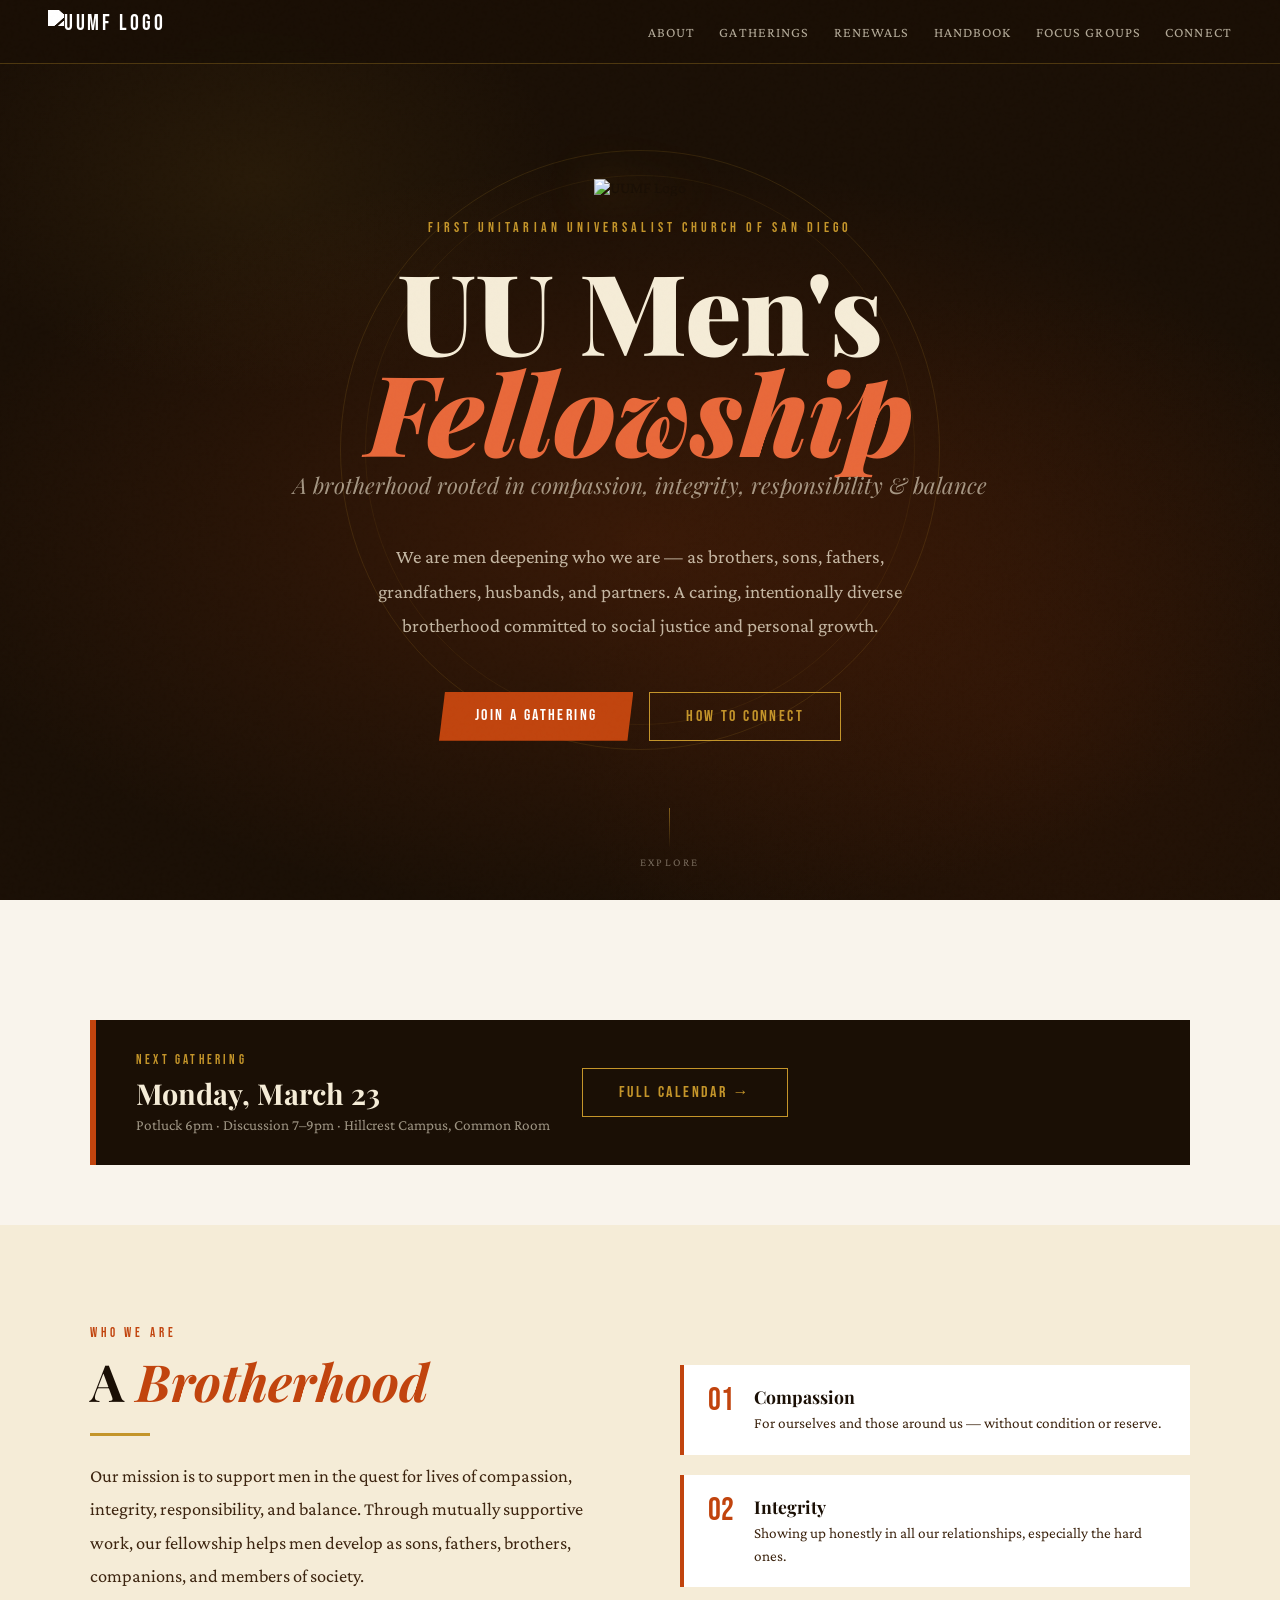
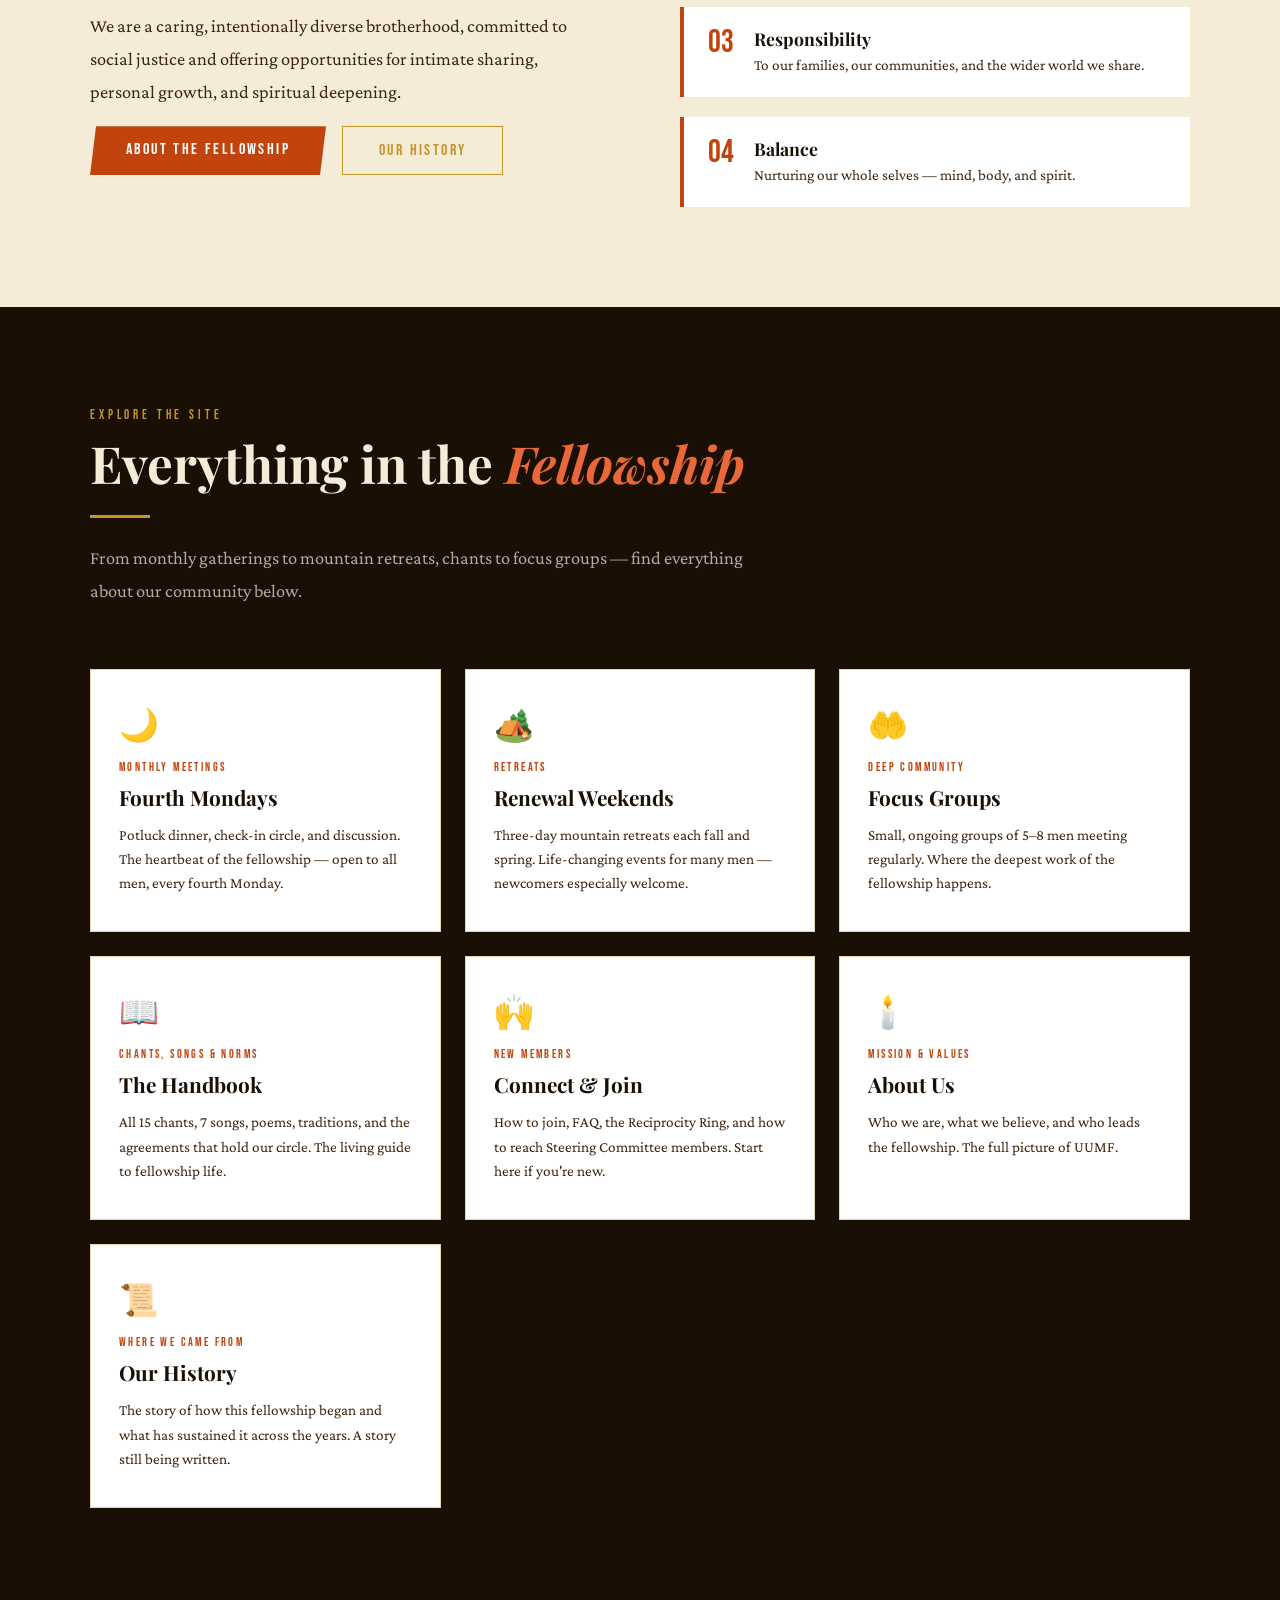
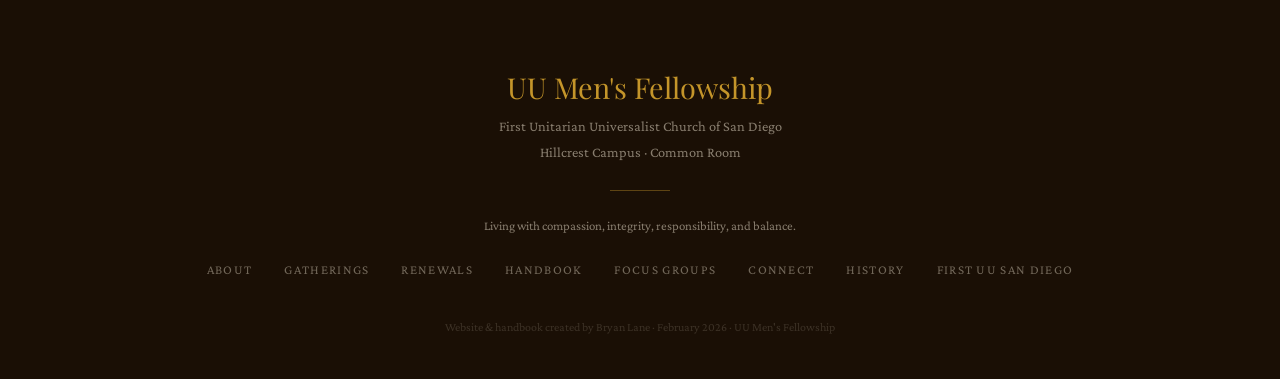
==== commit ecccc3d6: "Remove donation feature, update history and camp location - Remove Donate from nav, footer, and home" ====
--- a/index.html
+++ b/index.html
@@ -159,14 +159,6 @@
         <div class="portal-tile-arrow">→</div>
       </a>
 
-      <a href="donate.html" class="portal-tile">
-        <span class="portal-tile-icon">💛</span>
-        <div class="portal-tile-label">Give Back</div>
-        <div class="portal-tile-title">Support &amp; Donate</div>
-        <div class="portal-tile-desc">The potluck fund, members in need, and gift cards for activities. A brotherhood that takes care of itself.</div>
-        <div class="portal-tile-arrow">→</div>
-      </a>
-
       <a href="about.html" class="portal-tile">
         <span class="portal-tile-icon">🕯️</span>
         <div class="portal-tile-label">Mission &amp; Values</div>
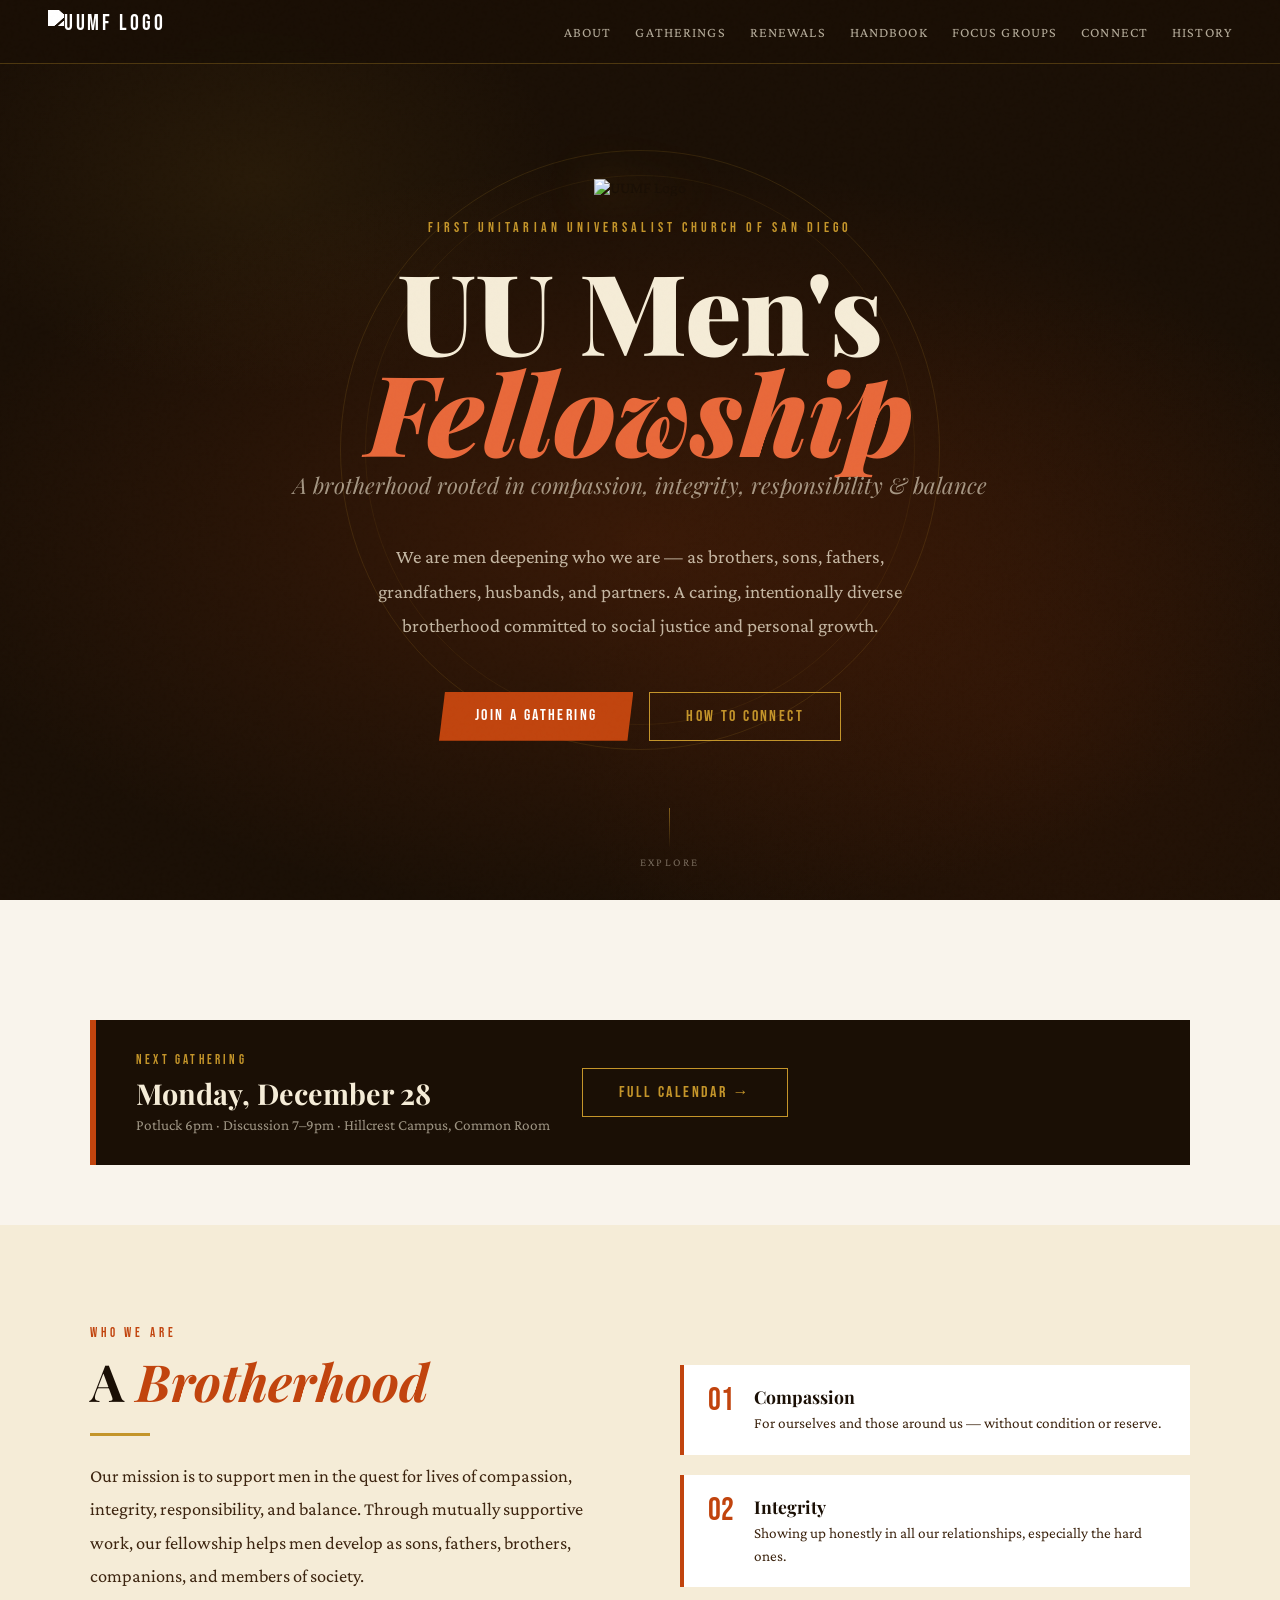
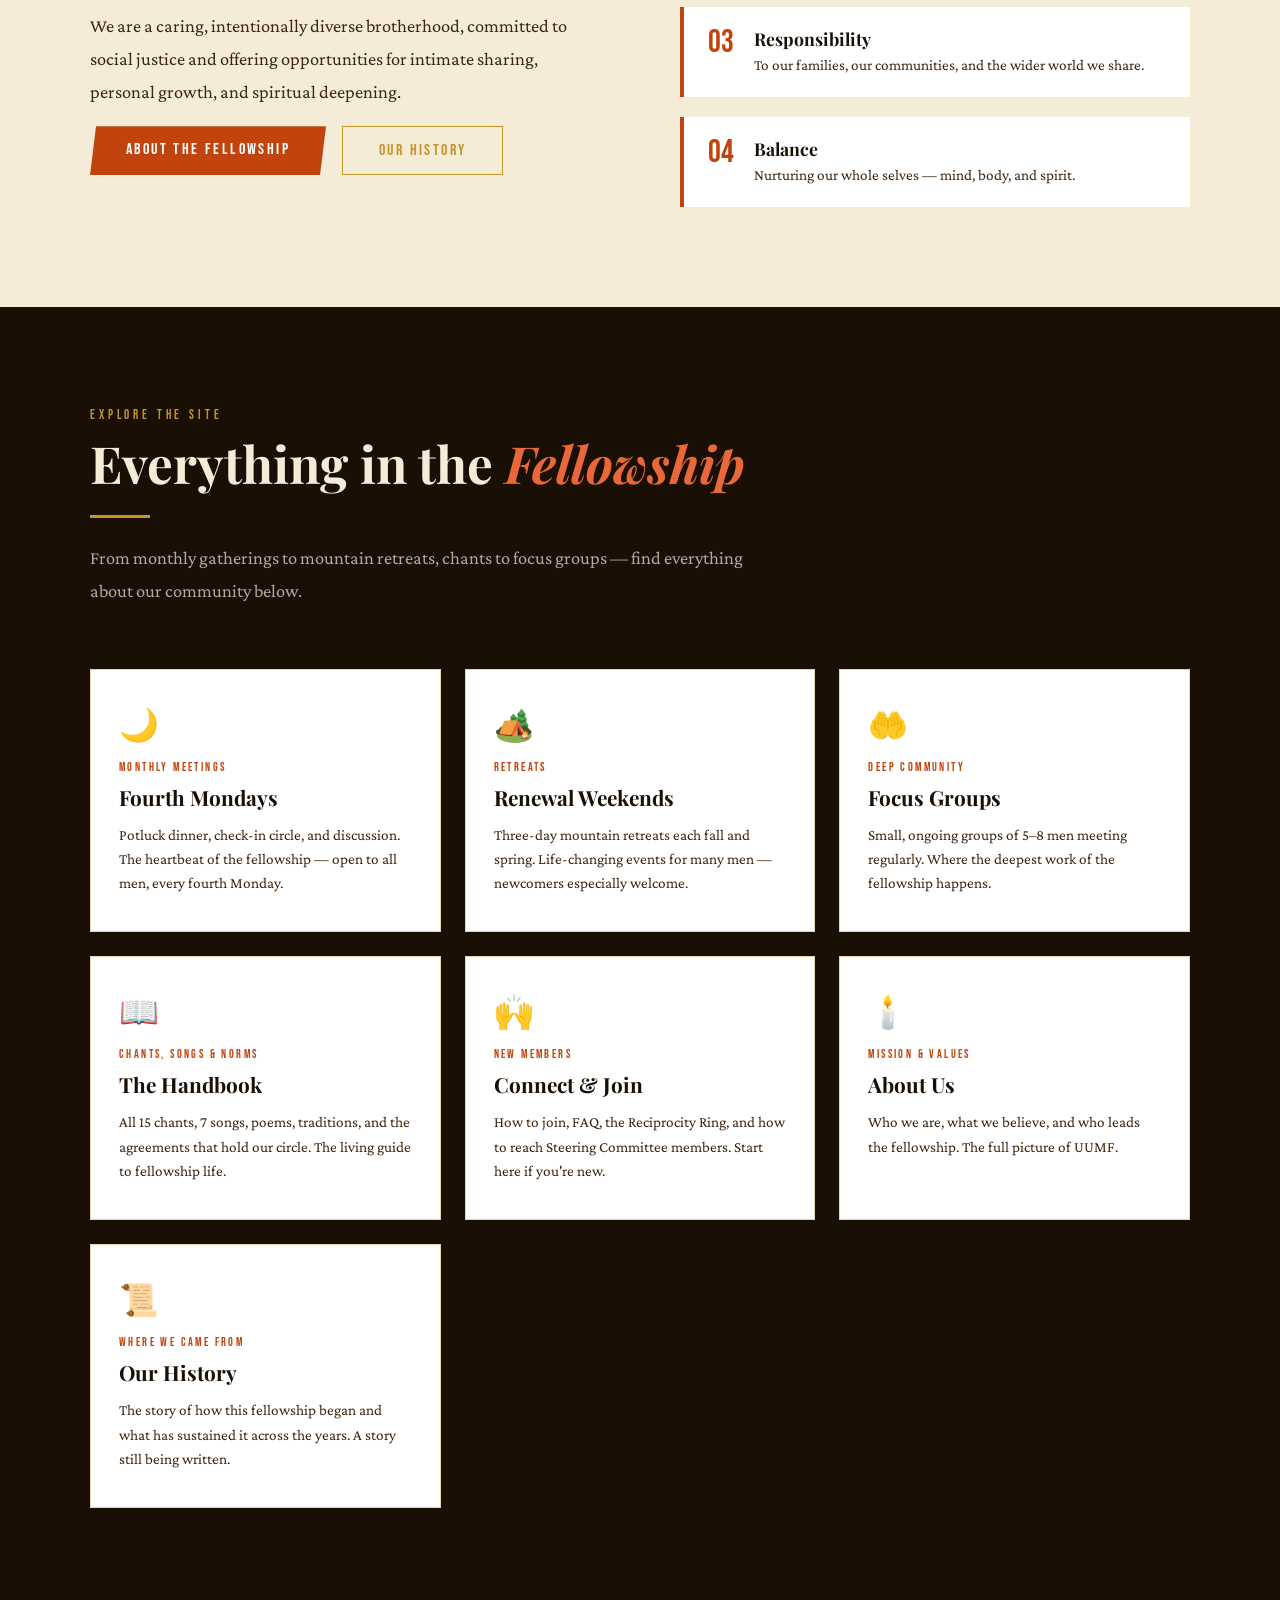
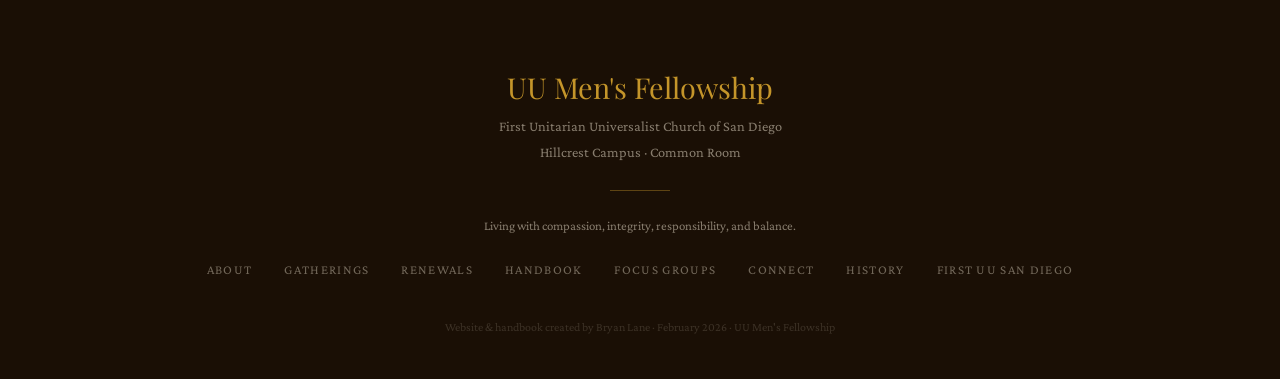
==== commit 990a8464: "SEO/technical audit quick wins: favicon, OG tags, sitemap, robots.txt - Favicon on every page (reuse" ====
--- a/index.html
+++ b/index.html
@@ -4,7 +4,17 @@
 <meta charset="UTF-8">
 <meta name="viewport" content="width=device-width, initial-scale=1.0">
 <meta name="description" content="UU Men's Fellowship — a brotherhood rooted in compassion, integrity, responsibility, and balance. First Unitarian Universalist Church of San Diego.">
+<link rel="canonical" href="https://anotterbryan.github.io/uumf/">
+<link rel="icon" type="image/png" href="https://www.firstuusandiego.org/uploads/1/2/7/6/127676152/published/chalice-drum-no-bkgrnd.png?1716058778">
+<meta name="theme-color" content="#1a0f05">
+<meta property="og:type" content="website">
+<meta property="og:title" content="UU Men's Fellowship">
+<meta property="og:description" content="UU Men's Fellowship — a brotherhood rooted in compassion, integrity, responsibility, and balance. First Unitarian Universalist Church of San Diego.">
+<meta property="og:image" content="https://www.firstuusandiego.org/uploads/1/2/7/6/127676152/published/chalice-drum-no-bkgrnd.png?1716058778">
+<meta property="og:url" content="https://anotterbryan.github.io/uumf/">
 <title>UU Men's Fellowship</title>
+<link rel="preconnect" href="https://fonts.googleapis.com">
+<link rel="preconnect" href="https://fonts.gstatic.com" crossorigin>
 <link href="https://fonts.googleapis.com/css2?family=Playfair+Display:ital,wght@0,400;0,700;0,900;1,400;1,700&family=Crimson+Pro:ital,wght@0,300;0,400;0,600;1,300;1,400&family=Bebas+Neue&display=swap" rel="stylesheet">
 <link rel="stylesheet" href="assets/css/styles.css">
 </head>
--- a/assets/css/styles.css
+++ b/assets/css/styles.css
@@ -1070,50 +1070,6 @@
   margin-top: 4px;
 }
 
-/* ── DONATE ── */
-.donate-grid {
-  display: grid;
-  grid-template-columns: repeat(auto-fill, minmax(300px, 1fr));
-  gap: 24px;
-  margin-top: 48px;
-}
-
-.donate-card {
-  background: white;
-  border: 1px solid var(--parch-dk);
-  border-top: 4px solid var(--gold);
-  padding: 36px 28px;
-  transition: transform 0.2s, box-shadow 0.2s;
-}
-
-.donate-card:hover { transform: translateY(-3px); box-shadow: 0 8px 30px rgba(193,68,14,0.1); }
-
-.donate-card-icon {
-  font-size: 2rem;
-  margin-bottom: 16px;
-  display: block;
-}
-
-.donate-card-title {
-  font-family: 'Playfair Display', serif;
-  font-size: 1.2rem;
-  font-weight: 700;
-  color: var(--ink);
-  margin-bottom: 12px;
-}
-
-.donate-card-desc {
-  font-size: 0.95rem;
-  color: var(--ink-lt);
-  line-height: 1.7;
-}
-
-.donate-actions {
-  display: flex;
-  gap: 16px;
-  flex-wrap: wrap;
-  margin-top: 48px;
-}
 
 /* ── FAQ ── */
 .faq-list {
@@ -1257,3 +1213,222 @@
 @media (max-width: 480px) {
   .portal-grid { grid-template-columns: 1fr; }
 }
+
+/* ── COMMUNITY FEED ── */
+.composer-card {
+  background: white;
+  border: 1px solid var(--parch-dk);
+  padding: 28px;
+  margin-bottom: 48px;
+}
+
+.composer-card textarea {
+  width: 100%;
+  min-height: 90px;
+  border: 1px solid var(--parch-dk);
+  background: var(--smoke);
+  padding: 12px;
+  font-family: 'Crimson Pro', serif;
+  font-size: 1rem;
+  color: var(--ink);
+  resize: vertical;
+  outline: none;
+  transition: border-color 0.2s;
+}
+
+.composer-card textarea:focus { border-color: var(--burnt); }
+
+.composer-actions {
+  display: flex;
+  justify-content: space-between;
+  align-items: center;
+  margin-top: 16px;
+  flex-wrap: wrap;
+  gap: 12px;
+}
+
+.composer-actions input[type="file"] {
+  font-size: 0.85rem;
+  color: var(--ink-lt);
+  max-width: 220px;
+}
+
+.post-card {
+  background: white;
+  border: 1px solid var(--parch-dk);
+  padding: 28px;
+  margin-bottom: 28px;
+  position: relative;
+}
+
+.post-card.pinned { border-left: 4px solid var(--gold); }
+
+.post-pin-badge {
+  position: absolute;
+  top: 20px;
+  right: 24px;
+  font-family: 'Bebas Neue', sans-serif;
+  font-size: 0.7rem;
+  letter-spacing: 0.15em;
+  color: var(--gold);
+}
+
+.post-header {
+  display: flex;
+  align-items: center;
+  gap: 12px;
+  margin-bottom: 16px;
+}
+
+.avatar-circle {
+  width: 44px;
+  height: 44px;
+  border-radius: 50%;
+  background: var(--burnt);
+  color: white;
+  display: flex;
+  align-items: center;
+  justify-content: center;
+  font-family: 'Playfair Display', serif;
+  font-weight: 700;
+  font-size: 1.1rem;
+  flex-shrink: 0;
+  overflow: hidden;
+}
+
+.avatar-circle img { width: 100%; height: 100%; object-fit: cover; }
+
+.post-author-name { font-family: 'Playfair Display', serif; font-weight: 700; color: var(--ink); }
+.post-time { font-size: 0.78rem; color: var(--ink-lt); opacity: 0.6; }
+
+.post-body {
+  font-size: 1.05rem;
+  line-height: 1.7;
+  color: var(--ink-lt);
+  margin-bottom: 16px;
+  white-space: pre-line;
+}
+
+.post-image {
+  width: 100%;
+  max-height: 480px;
+  object-fit: cover;
+  margin-bottom: 16px;
+  display: block;
+  border: 1px solid var(--parch-dk);
+}
+
+.reaction-row {
+  display: flex;
+  gap: 8px;
+  padding-top: 16px;
+  border-top: 1px solid var(--parch-dk);
+  flex-wrap: wrap;
+}
+
+.reaction-btn {
+  display: flex;
+  align-items: center;
+  gap: 6px;
+  background: var(--smoke);
+  border: 1px solid var(--parch-dk);
+  padding: 6px 12px;
+  cursor: pointer;
+  color: var(--ink-lt);
+  font-size: 0.88rem;
+  font-family: 'Crimson Pro', serif;
+  transition: all 0.15s;
+  border-radius: 20px;
+}
+
+.reaction-btn:hover { border-color: var(--gold); }
+
+.reaction-btn.active {
+  color: var(--gold);
+  border-color: var(--gold);
+  background: rgba(196,149,42,0.1);
+}
+
+.reaction-btn.active svg { fill: currentColor; }
+
+.comment-thread {
+  margin-top: 20px;
+  padding-top: 16px;
+  border-top: 1px solid var(--parch-dk);
+}
+
+.comment-item { display: flex; gap: 10px; margin-bottom: 14px; }
+.comment-item .avatar-circle { width: 32px; height: 32px; font-size: 0.85rem; }
+
+.comment-bubble { background: var(--smoke); padding: 10px 14px; flex: 1; }
+.comment-author { font-weight: 700; color: var(--ink); font-size: 0.9rem; }
+.comment-text { color: var(--ink-lt); font-size: 0.92rem; line-height: 1.5; }
+
+.comment-form { display: flex; gap: 10px; margin-top: 12px; }
+
+.comment-form input {
+  flex: 1;
+  border: 1px solid var(--parch-dk);
+  padding: 8px 12px;
+  font-family: 'Crimson Pro', serif;
+  font-size: 0.92rem;
+  outline: none;
+  background: white;
+  color: var(--ink);
+}
+
+.comment-form input:focus { border-color: var(--burnt); }
+
+.comment-form button {
+  background: var(--burnt);
+  color: white;
+  border: none;
+  padding: 8px 18px;
+  cursor: pointer;
+  font-family: 'Bebas Neue', sans-serif;
+  letter-spacing: 0.08em;
+}
+
+.jm-field { display: flex; flex-direction: column; gap: 6px; margin-bottom: 18px; text-align: left; }
+
+.jm-field label {
+  font-family: 'Bebas Neue', sans-serif;
+  font-size: 0.78rem;
+  letter-spacing: 0.12em;
+  color: var(--burnt);
+}
+
+.jm-field input, .jm-field textarea {
+  border: 1px solid var(--parch-dk);
+  background: var(--smoke);
+  padding: 10px 12px;
+  font-family: 'Crimson Pro', serif;
+  font-size: 1rem;
+  color: var(--ink);
+  outline: none;
+  transition: border-color 0.2s;
+}
+
+.jm-field input:focus, .jm-field textarea:focus { border-color: var(--burnt); }
+
+.jm-field small { font-size: 0.78rem; color: var(--ink-lt); font-style: italic; opacity: 0.75; }
+
+.jm-msg { margin-top: 16px; padding: 12px 16px; font-size: 0.9rem; text-align: left; }
+.jm-msg.success { background: rgba(196,149,42,0.1); color: var(--ink); border-left: 3px solid var(--gold); }
+.jm-msg.error { background: rgba(193,68,14,0.08); color: var(--burnt-dk); border-left: 3px solid var(--burnt); }
+
+.directory-locked {
+  background: white;
+  border: 1px dashed var(--parch-dk);
+  padding: 48px;
+  text-align: center;
+  color: var(--ink-lt);
+  font-style: italic;
+}
+
+.loading-text { color: var(--ink-lt); font-style: italic; padding: 24px 0; }
+
+@media (max-width: 640px) {
+  .composer-actions { flex-direction: column; align-items: stretch; }
+  .comment-form { flex-direction: column; }
+}
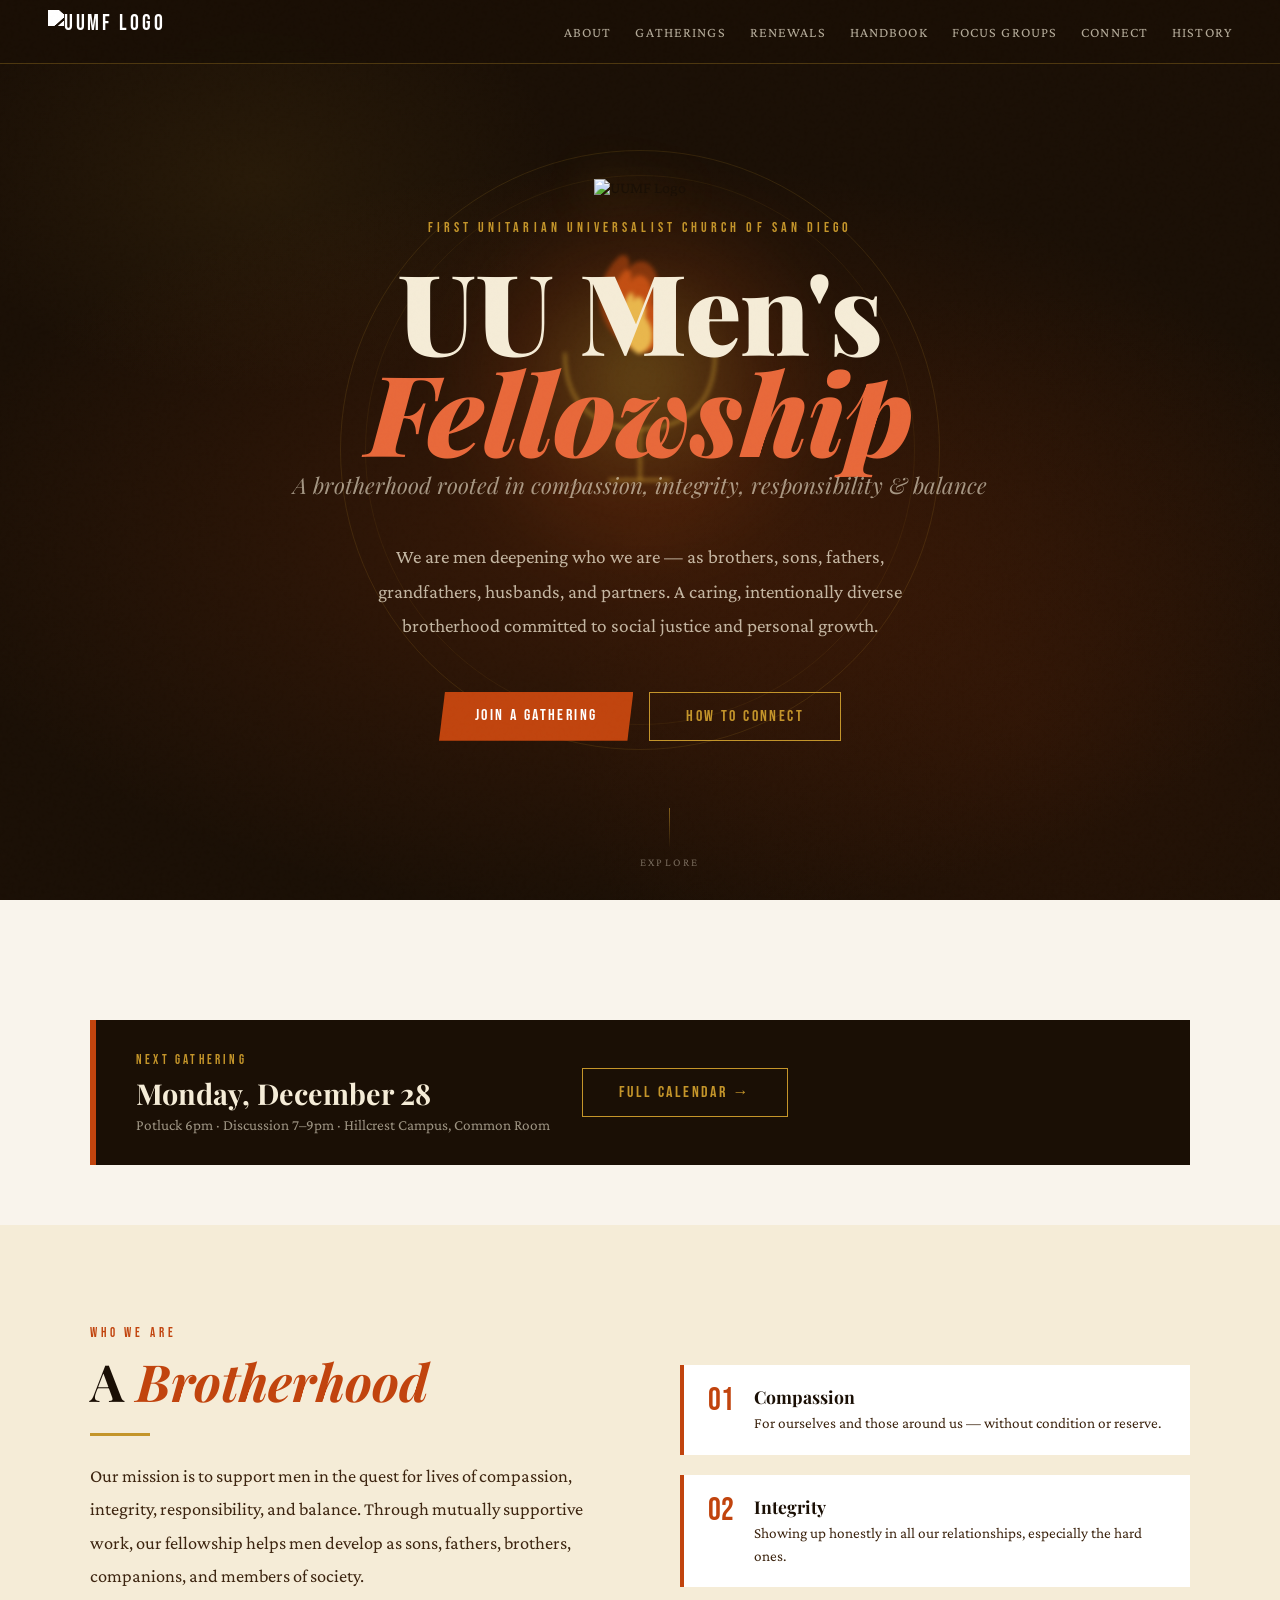
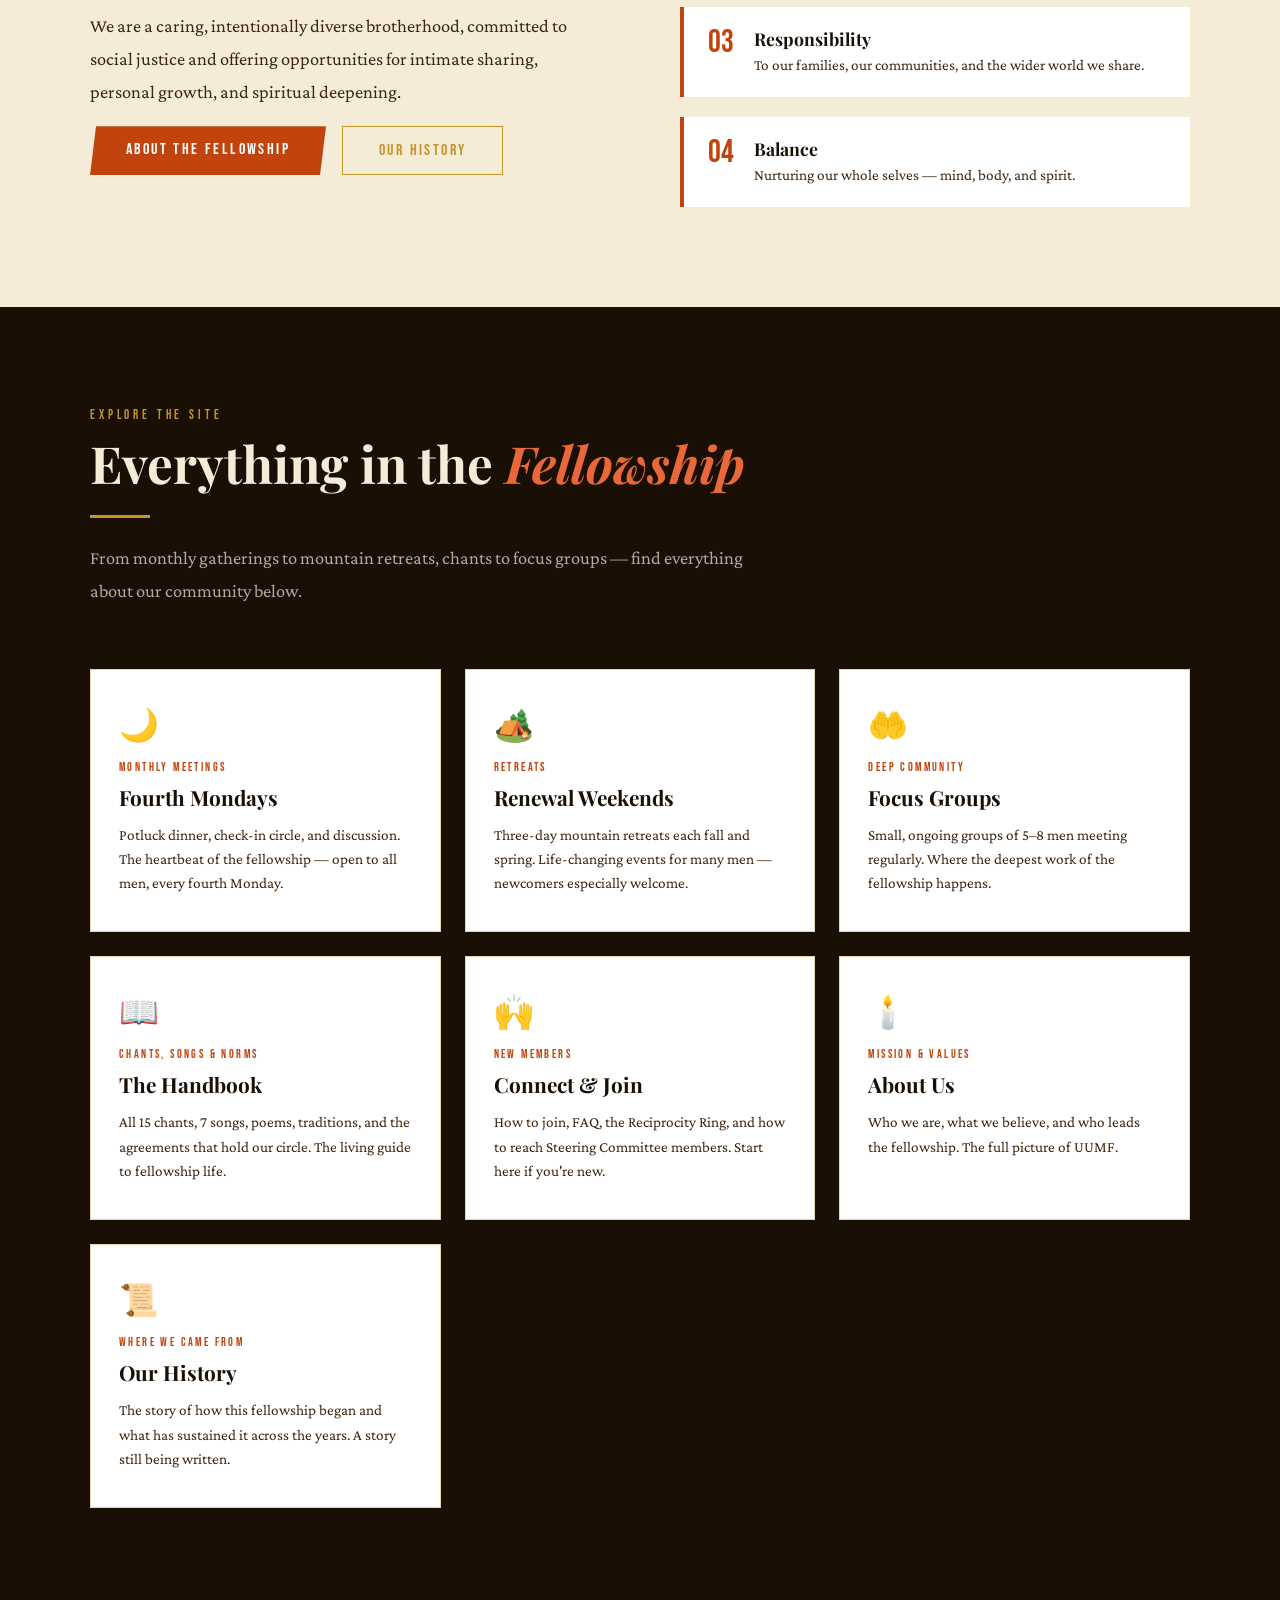
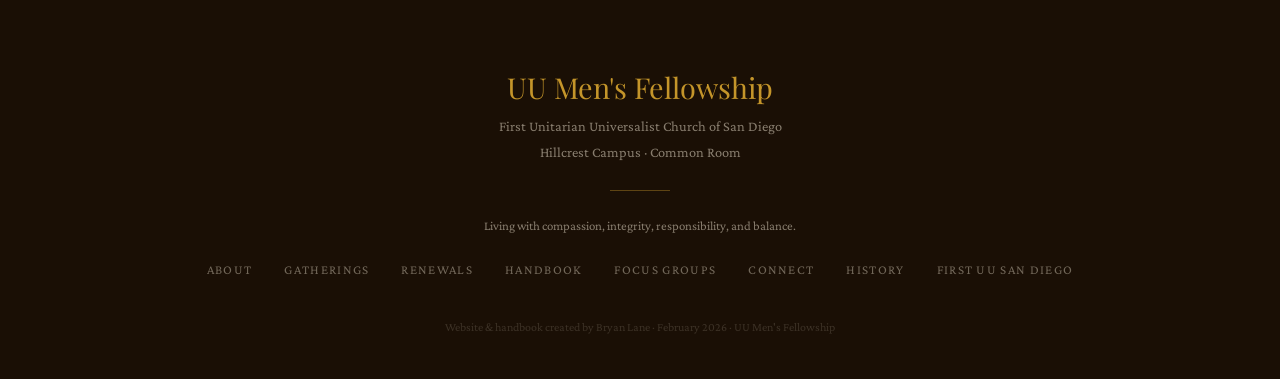
==== commit 84143374: "Add animated flaming chalice behind hero title On page load, a layered SVG flame (three flicker-anim" ====
--- a/index.html
+++ b/index.html
@@ -26,6 +26,23 @@
 <section class="hero">
   <div class="hero-bg"></div>
   <div class="hero-ring"></div>
+  <!-- EDIT: HERO FLAME — decorative chalice flame animation, sits behind the title. Adjust `top` in .hero-flame (styles.css) if it drifts off the title on your screen. -->
+  <div class="hero-flame" aria-hidden="true">
+    <svg class="hero-flame-svg" viewBox="0 0 200 200">
+      <path class="chalice-bowl" d="M50,84 C50,118 71,134 100,134 C129,134 150,118 150,84" />
+      <line class="chalice-stem" x1="100" y1="134" x2="100" y2="168" />
+      <line class="chalice-base" x1="80" y1="168" x2="120" y2="168" />
+      <g class="flame-layer flame-outer">
+        <path class="flame" d="M100,84 C70,70 65,40 85,20 C90,15 95,20 92,28 C100,15 115,25 112,45 C130,60 125,80 100,84 Z" />
+      </g>
+      <g class="flame-layer flame-mid">
+        <path class="flame" d="M100,84 C70,70 65,40 85,20 C90,15 95,20 92,28 C100,15 115,25 112,45 C130,60 125,80 100,84 Z" />
+      </g>
+      <g class="flame-layer flame-inner">
+        <path class="flame" d="M100,84 C70,70 65,40 85,20 C90,15 95,20 92,28 C100,15 115,25 112,45 C130,60 125,80 100,84 Z" />
+      </g>
+    </svg>
+  </div>
   <div class="hero-content">
     <!-- ============================================================
          EDIT: HERO TEXT
--- a/assets/css/styles.css
+++ b/assets/css/styles.css
@@ -166,6 +166,74 @@
 .hero-title em {
   font-style: italic;
   color: var(--burnt-lt);
+}
+
+/* ── HERO FLAME (chalice + animated flame, sits behind the title) ── */
+.hero-flame {
+  position: absolute;
+  top: 42%;
+  left: 50%;
+  width: min(300px, 55vw);
+  height: min(300px, 55vw);
+  z-index: 1;
+  opacity: 0;
+  pointer-events: none;
+  mix-blend-mode: screen;
+  filter: blur(2px);
+  transform: translate(-50%, -50%) scale(0.8);
+  animation: heroFlameIn 1.6s cubic-bezier(0.22, 1, 0.36, 1) 0.5s forwards;
+}
+
+.hero-flame::before {
+  content: '';
+  position: absolute;
+  inset: -20%;
+  z-index: -1;
+  background: radial-gradient(circle, rgba(196,149,42,0.35) 0%, rgba(193,68,14,0.12) 40%, transparent 70%);
+  filter: blur(20px);
+  animation: heroFlameGlow 3.4s ease-in-out infinite;
+}
+
+.hero-flame-svg { display: block; width: 100%; height: 100%; overflow: visible; }
+
+.chalice-bowl, .chalice-stem, .chalice-base {
+  fill: none;
+  stroke: rgba(196,149,42,0.45);
+  stroke-width: 2.5;
+  stroke-linecap: round;
+}
+
+.flame-layer { transform-box: fill-box; transform-origin: 50% 100%; }
+.flame-layer.flame-outer { transform: scale(1); }
+.flame-layer.flame-mid   { transform: scale(0.72, 0.85); }
+.flame-layer.flame-inner { transform: scale(0.42, 0.62); }
+
+.flame { transform-box: fill-box; transform-origin: 50% 100%; }
+.flame-outer .flame { fill: var(--burnt-dk); opacity: 0.8;  animation: flameSway 2.6s ease-in-out infinite; }
+.flame-mid   .flame { fill: var(--burnt);    opacity: 0.9;  animation: flameSway 2.1s ease-in-out infinite 0.2s; }
+.flame-inner .flame { fill: var(--gold-lt);  opacity: 0.95; animation: flameSway 1.7s ease-in-out infinite 0.4s; }
+
+@keyframes heroFlameIn {
+  from { opacity: 0; transform: translate(-50%, -50%) scale(0.8); }
+  to   { opacity: 1; transform: translate(-50%, -50%) scale(1); }
+}
+
+@keyframes heroFlameGlow {
+  0%, 100% { opacity: 0.6; transform: scale(1); }
+  50%      { opacity: 0.85; transform: scale(1.08); }
+}
+
+@keyframes flameSway {
+  0%, 100% { transform: scaleY(1) scaleX(1) skewX(0deg); }
+  25%      { transform: scaleY(1.06) scaleX(0.95) skewX(-3deg); }
+  50%      { transform: scaleY(0.94) scaleX(1.04) skewX(2deg); }
+  75%      { transform: scaleY(1.04) scaleX(0.96) skewX(-1.5deg); }
+}
+
+@media (prefers-reduced-motion: reduce) {
+  .hero-flame { animation: heroFlameIn 0.8s ease-out 0.3s forwards; }
+  .hero-flame .flame { animation: none; }
+  .hero-flame::before { animation: none; }
 }
 
 .hero-subtitle {
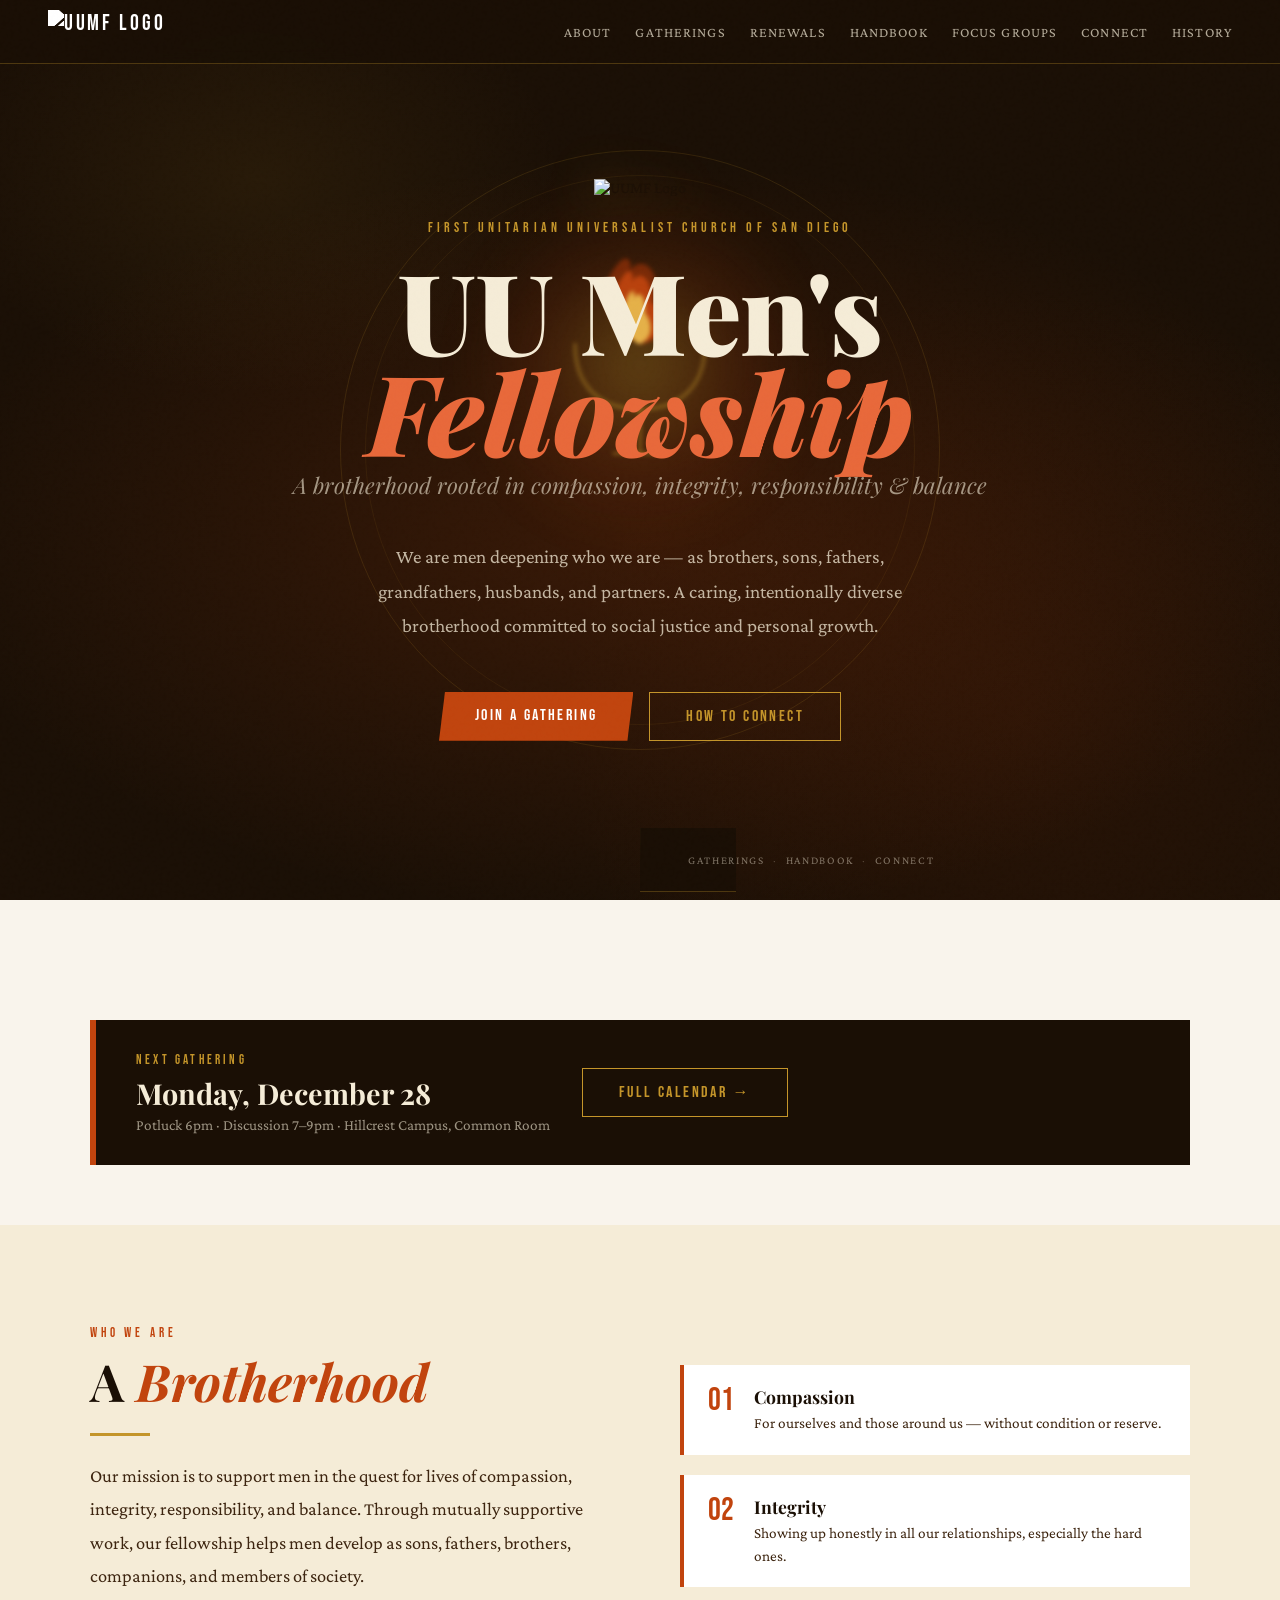
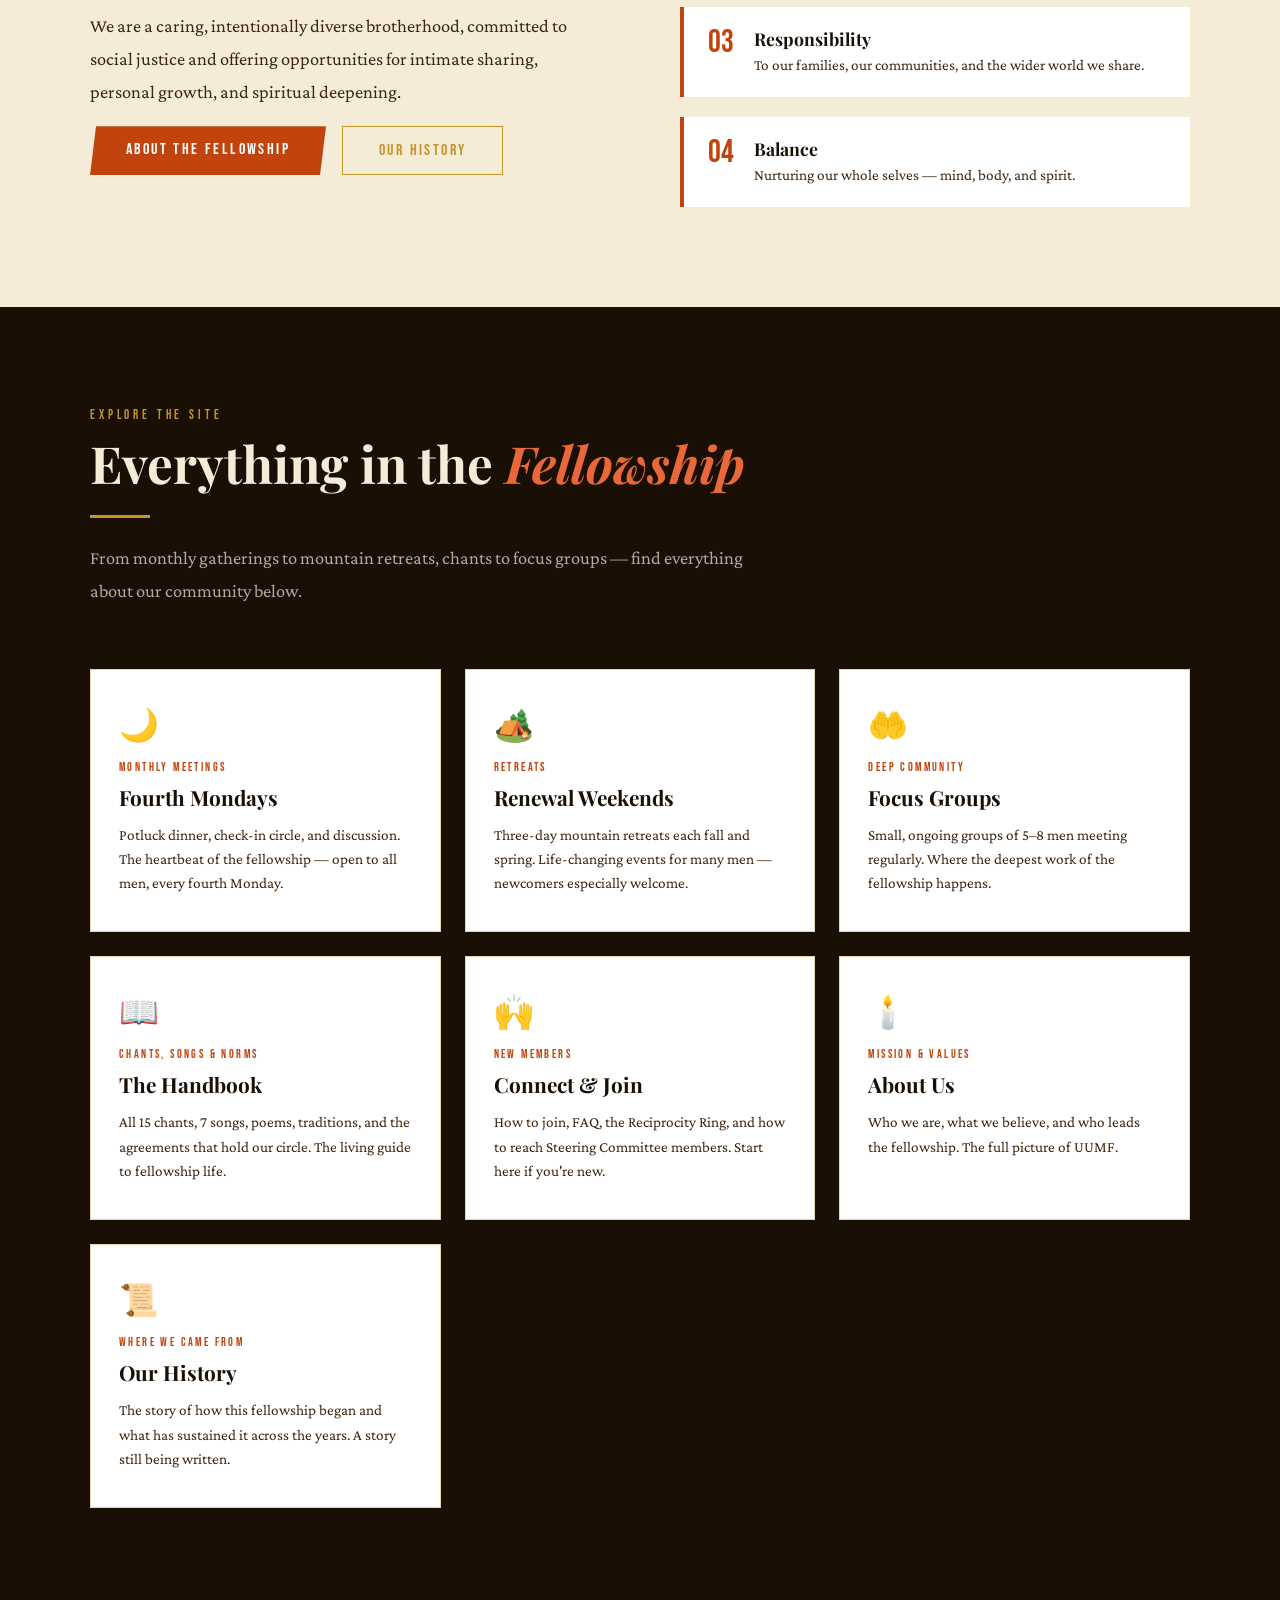
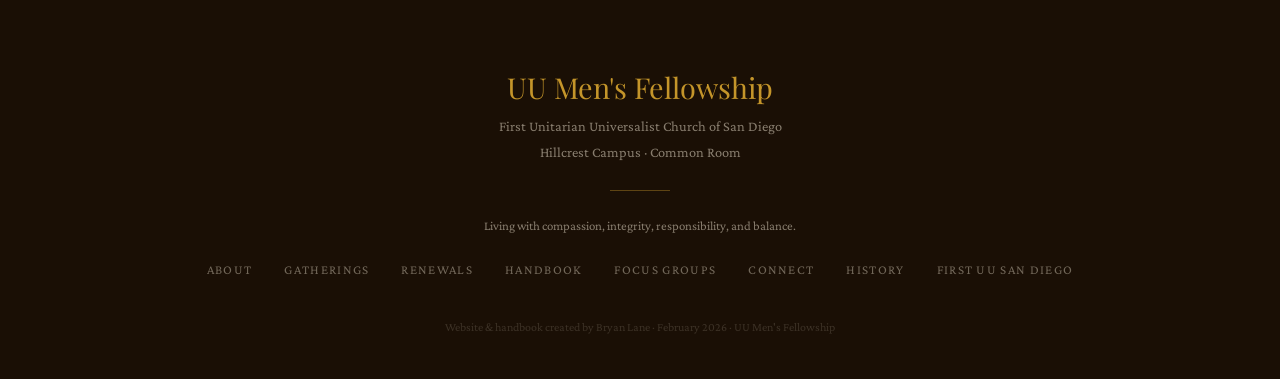
==== commit 116ba818: "Fix flame drift on mobile, replace Explore with quick links, tighten spacing - Hero flame was positi" ====
--- a/index.html
+++ b/index.html
@@ -26,23 +26,6 @@
 <section class="hero">
   <div class="hero-bg"></div>
   <div class="hero-ring"></div>
-  <!-- EDIT: HERO FLAME — decorative chalice flame animation, sits behind the title. Adjust `top` in .hero-flame (styles.css) if it drifts off the title on your screen. -->
-  <div class="hero-flame" aria-hidden="true">
-    <svg class="hero-flame-svg" viewBox="0 0 200 200">
-      <path class="chalice-bowl" d="M50,84 C50,118 71,134 100,134 C129,134 150,118 150,84" />
-      <line class="chalice-stem" x1="100" y1="134" x2="100" y2="168" />
-      <line class="chalice-base" x1="80" y1="168" x2="120" y2="168" />
-      <g class="flame-layer flame-outer">
-        <path class="flame" d="M100,84 C70,70 65,40 85,20 C90,15 95,20 92,28 C100,15 115,25 112,45 C130,60 125,80 100,84 Z" />
-      </g>
-      <g class="flame-layer flame-mid">
-        <path class="flame" d="M100,84 C70,70 65,40 85,20 C90,15 95,20 92,28 C100,15 115,25 112,45 C130,60 125,80 100,84 Z" />
-      </g>
-      <g class="flame-layer flame-inner">
-        <path class="flame" d="M100,84 C70,70 65,40 85,20 C90,15 95,20 92,28 C100,15 115,25 112,45 C130,60 125,80 100,84 Z" />
-      </g>
-    </svg>
-  </div>
   <div class="hero-content">
     <!-- ============================================================
          EDIT: HERO TEXT
@@ -50,7 +33,26 @@
          ============================================================ -->
     <img src="https://www.firstuusandiego.org/uploads/1/2/7/6/127676152/published/chalice-drum-no-bkgrnd.png?1716058778" alt="UUMF Logo" style="height:140px; width:auto; margin-bottom:24px; opacity:0; animation:fadeUp 0.8s 0.1s forwards; filter:drop-shadow(0 0 24px rgba(196,149,42,0.4));">
     <div class="hero-eyebrow">First Unitarian Universalist Church of San Diego</div>
-    <h1 class="hero-title">UU Men's<br><em>Fellowship</em></h1>
+    <div class="hero-title-wrap">
+      <!-- EDIT: HERO FLAME — decorative chalice flame, anchored to the title text itself so it can't drift on tall/mobile layouts. -->
+      <div class="hero-flame" aria-hidden="true">
+        <svg class="hero-flame-svg" viewBox="0 0 200 200">
+          <path class="chalice-bowl" d="M50,84 C50,118 71,134 100,134 C129,134 150,118 150,84" />
+          <line class="chalice-stem" x1="100" y1="134" x2="100" y2="168" />
+          <line class="chalice-base" x1="80" y1="168" x2="120" y2="168" />
+          <g class="flame-layer flame-outer">
+            <path class="flame" d="M100,84 C70,70 65,40 85,20 C90,15 95,20 92,28 C100,15 115,25 112,45 C130,60 125,80 100,84 Z" />
+          </g>
+          <g class="flame-layer flame-mid">
+            <path class="flame" d="M100,84 C70,70 65,40 85,20 C90,15 95,20 92,28 C100,15 115,25 112,45 C130,60 125,80 100,84 Z" />
+          </g>
+          <g class="flame-layer flame-inner">
+            <path class="flame" d="M100,84 C70,70 65,40 85,20 C90,15 95,20 92,28 C100,15 115,25 112,45 C130,60 125,80 100,84 Z" />
+          </g>
+        </svg>
+      </div>
+      <h1 class="hero-title">UU Men's<br><em>Fellowship</em></h1>
+    </div>
     <p class="hero-subtitle">A brotherhood rooted in compassion, integrity, responsibility &amp; balance</p>
     <p class="hero-mission">We are men deepening who we are — as brothers, sons, fathers, grandfathers, husbands, and partners. A caring, intentionally diverse brotherhood committed to social justice and personal growth.</p>
     <div class="hero-cta">
@@ -60,7 +62,13 @@
   </div>
   <div class="hero-scroll">
     <div class="scroll-line"></div>
-    <span>Explore</span>
+    <nav class="hero-quicklinks" aria-label="Quick links">
+      <a href="gatherings.html">Gatherings</a>
+      <span aria-hidden="true">·</span>
+      <a href="handbook.html">Handbook</a>
+      <span aria-hidden="true">·</span>
+      <a href="connecting.html">Connect</a>
+    </nav>
   </div>
 </section>
 
--- a/assets/css/styles.css
+++ b/assets/css/styles.css
@@ -169,13 +169,23 @@
 }
 
 /* ── HERO FLAME (chalice + animated flame, sits behind the title) ── */
+.hero-title-wrap {
+  position: relative;
+  display: inline-block;
+}
+
+.hero-title {
+  position: relative;
+  z-index: 1;
+}
+
 .hero-flame {
   position: absolute;
-  top: 42%;
+  top: 50%;
   left: 50%;
-  width: min(300px, 55vw);
-  height: min(300px, 55vw);
-  z-index: 1;
+  width: min(260px, 70vw);
+  height: min(260px, 70vw);
+  z-index: 0;
   opacity: 0;
   pointer-events: none;
   mix-blend-mode: screen;
@@ -312,12 +322,24 @@
   animation: fadeUp 0.8s 1.4s forwards;
 }
 
-.hero-scroll span {
+.hero-quicklinks {
+  display: flex;
+  align-items: center;
+  gap: 8px;
   font-size: 0.7rem;
-  letter-spacing: 0.2em;
+  letter-spacing: 0.15em;
   text-transform: uppercase;
-  color: rgba(245,236,215,0.4);
-}
+}
+
+.hero-quicklinks a {
+  color: rgba(245,236,215,0.45);
+  text-decoration: none;
+  transition: color 0.2s;
+}
+
+.hero-quicklinks a:hover { color: var(--gold); }
+
+.hero-quicklinks span { color: rgba(245,236,215,0.25); }
 
 .scroll-line {
   width: 1px;
@@ -329,6 +351,12 @@
 /* ── SECTIONS ── */
 section {
   padding: 100px 24px;
+}
+
+.page-hero {
+  background: var(--ink);
+  padding: 120px 24px 80px;
+  text-align: center;
 }
 
 .container {
@@ -1276,10 +1304,14 @@
   .chant-modal-inner { padding: 32px 24px; }
   .portal-grid { grid-template-columns: 1fr 1fr; }
   .next-gathering { padding: 24px; gap: 20px; }
+  section { padding: 64px 20px; }
+  .page-hero { padding: 88px 20px 56px; }
 }
 
 @media (max-width: 480px) {
   .portal-grid { grid-template-columns: 1fr; }
+  section { padding: 48px 16px; }
+  .page-hero { padding: 72px 16px 44px; }
 }
 
 /* ── COMMUNITY FEED ── */
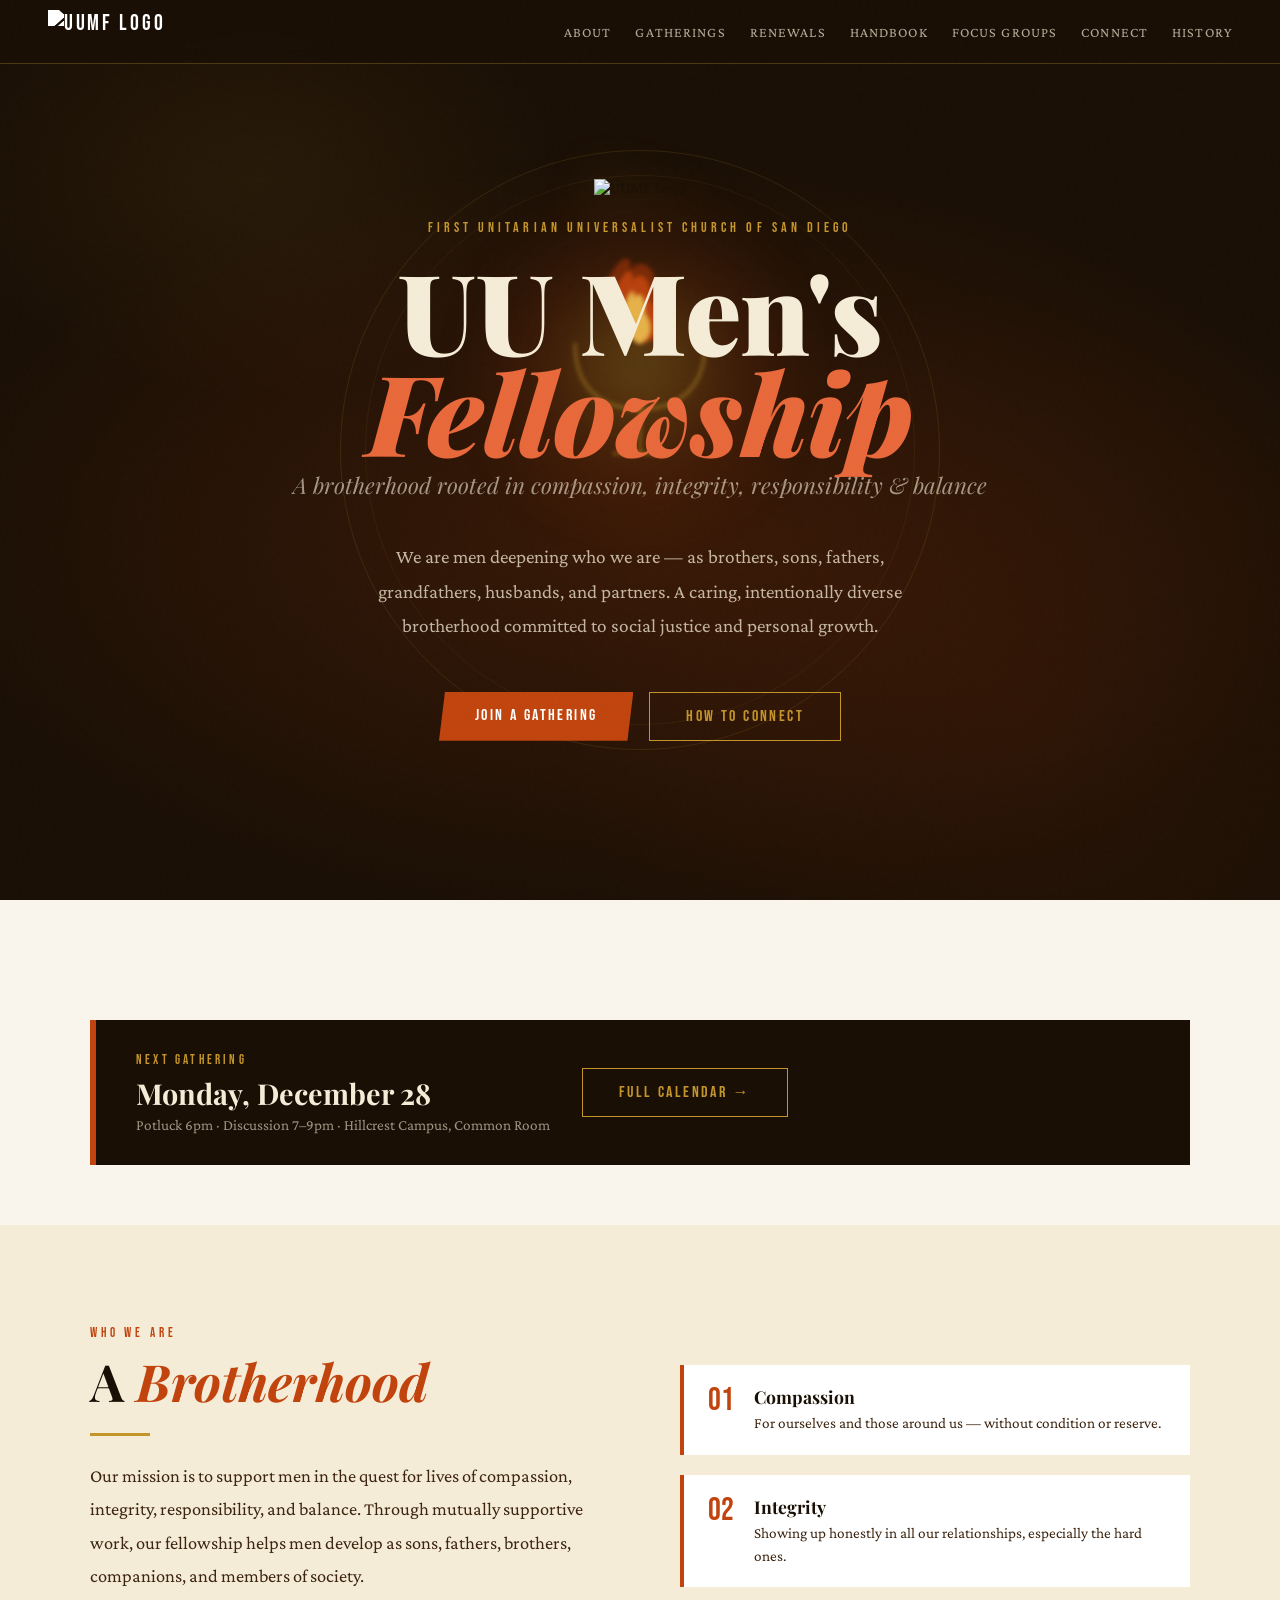
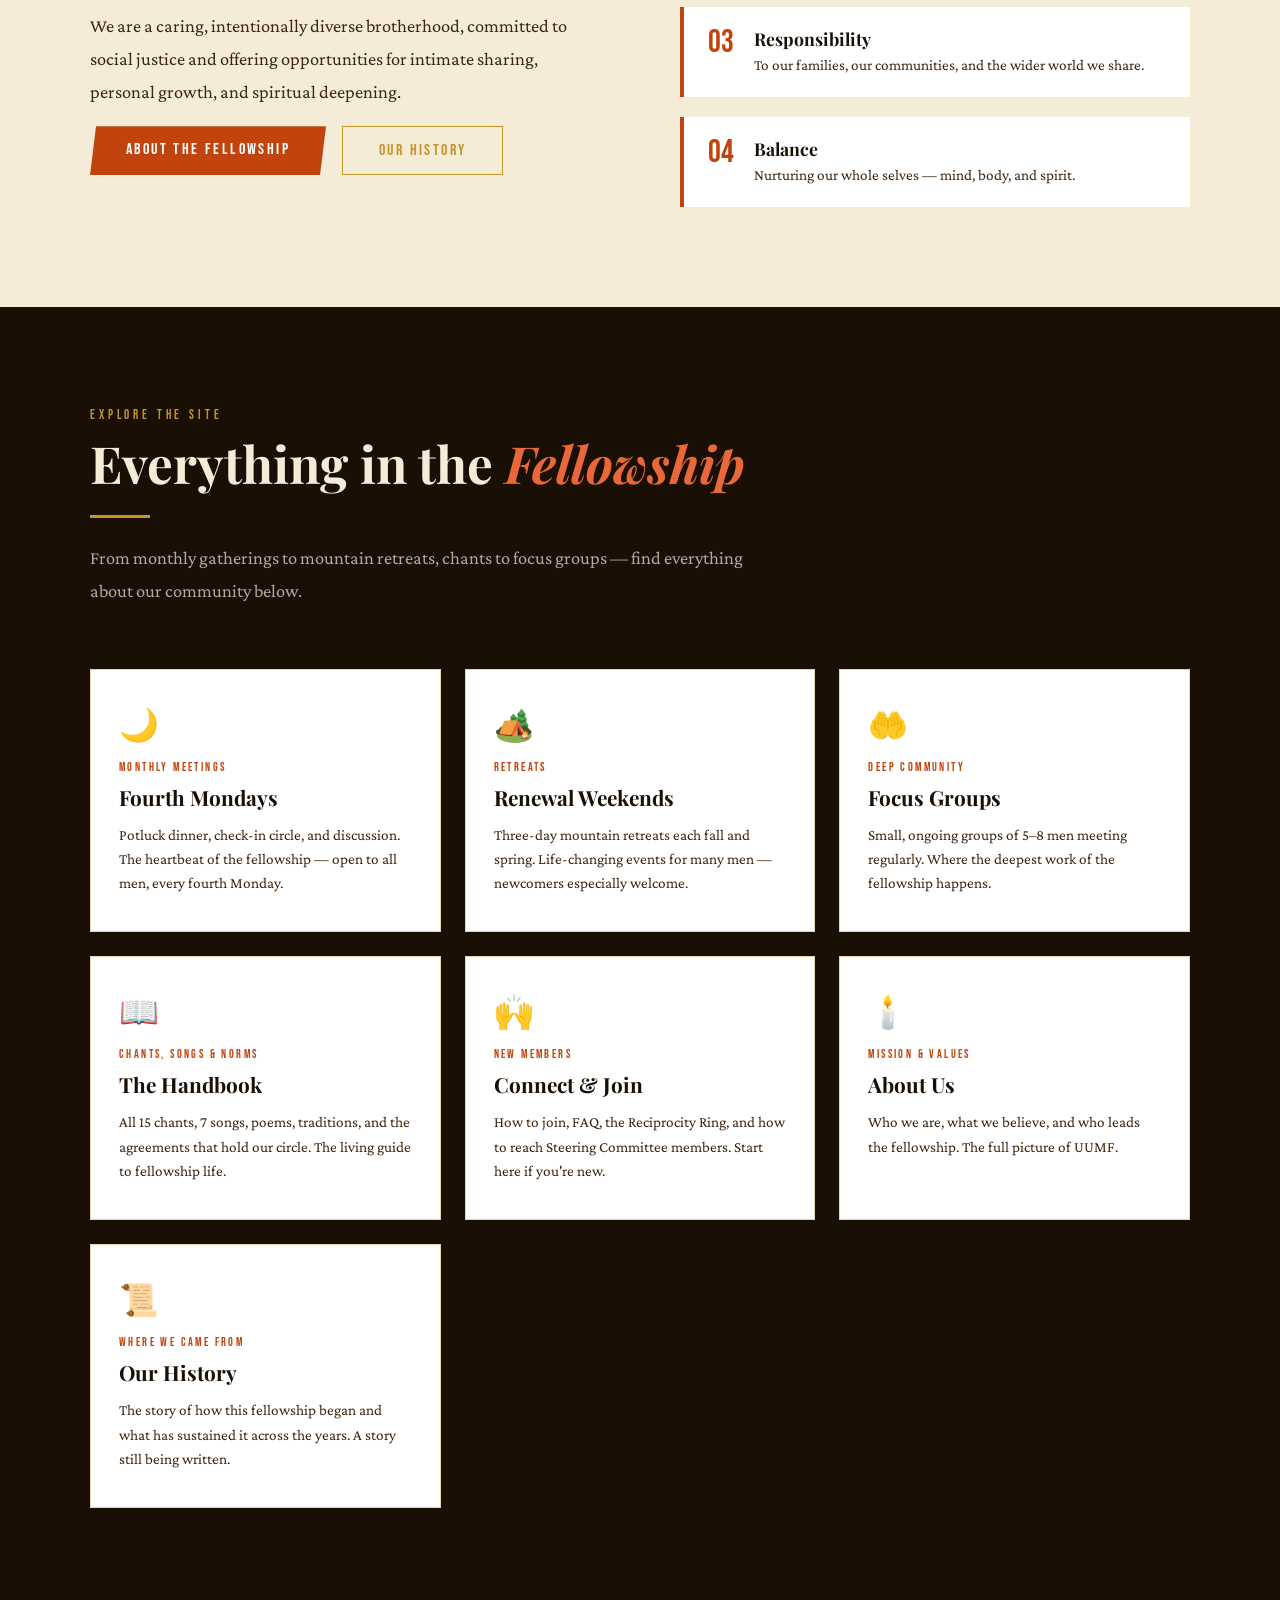
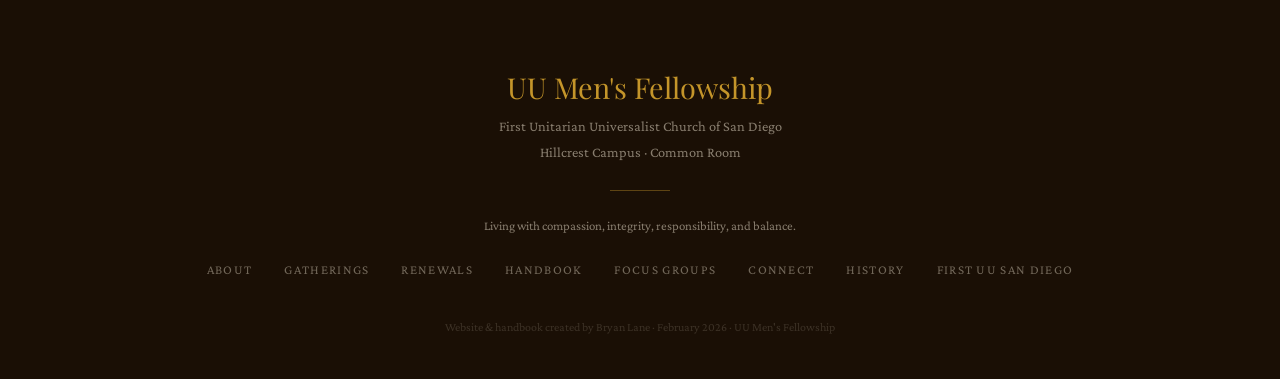
==== commit ebb3f6e8: "Remove quick-links menu; fix stale-cache readability bug on subpages - Removed the Gatherings/Handbo" ====
--- a/index.html
+++ b/index.html
@@ -16,7 +16,7 @@
 <link rel="preconnect" href="https://fonts.googleapis.com">
 <link rel="preconnect" href="https://fonts.gstatic.com" crossorigin>
 <link href="https://fonts.googleapis.com/css2?family=Playfair+Display:ital,wght@0,400;0,700;0,900;1,400;1,700&family=Crimson+Pro:ital,wght@0,300;0,400;0,600;1,300;1,400&family=Bebas+Neue&display=swap" rel="stylesheet">
-<link rel="stylesheet" href="assets/css/styles.css">
+<link rel="stylesheet" href="assets/css/styles.css?v=2">
 </head>
 <body>
 
@@ -60,16 +60,6 @@
       <a href="connecting.html" class="btn-secondary">How to Connect</a>
     </div>
   </div>
-  <div class="hero-scroll">
-    <div class="scroll-line"></div>
-    <nav class="hero-quicklinks" aria-label="Quick links">
-      <a href="gatherings.html">Gatherings</a>
-      <span aria-hidden="true">·</span>
-      <a href="handbook.html">Handbook</a>
-      <span aria-hidden="true">·</span>
-      <a href="connecting.html">Connect</a>
-    </nav>
-  </div>
 </section>
 
 <!-- NEXT GATHERING CALLOUT -->
--- a/assets/css/styles.css
+++ b/assets/css/styles.css
@@ -309,37 +309,6 @@
 
 .btn-secondary:hover { background: var(--gold); color: var(--ink); }
 
-.hero-scroll {
-  position: absolute;
-  bottom: 32px;
-  left: 50%;
-  transform: translateX(-50%);
-  display: flex;
-  flex-direction: column;
-  align-items: center;
-  gap: 8px;
-  opacity: 0;
-  animation: fadeUp 0.8s 1.4s forwards;
-}
-
-.hero-quicklinks {
-  display: flex;
-  align-items: center;
-  gap: 8px;
-  font-size: 0.7rem;
-  letter-spacing: 0.15em;
-  text-transform: uppercase;
-}
-
-.hero-quicklinks a {
-  color: rgba(245,236,215,0.45);
-  text-decoration: none;
-  transition: color 0.2s;
-}
-
-.hero-quicklinks a:hover { color: var(--gold); }
-
-.hero-quicklinks span { color: rgba(245,236,215,0.25); }
 
 .scroll-line {
   width: 1px;
